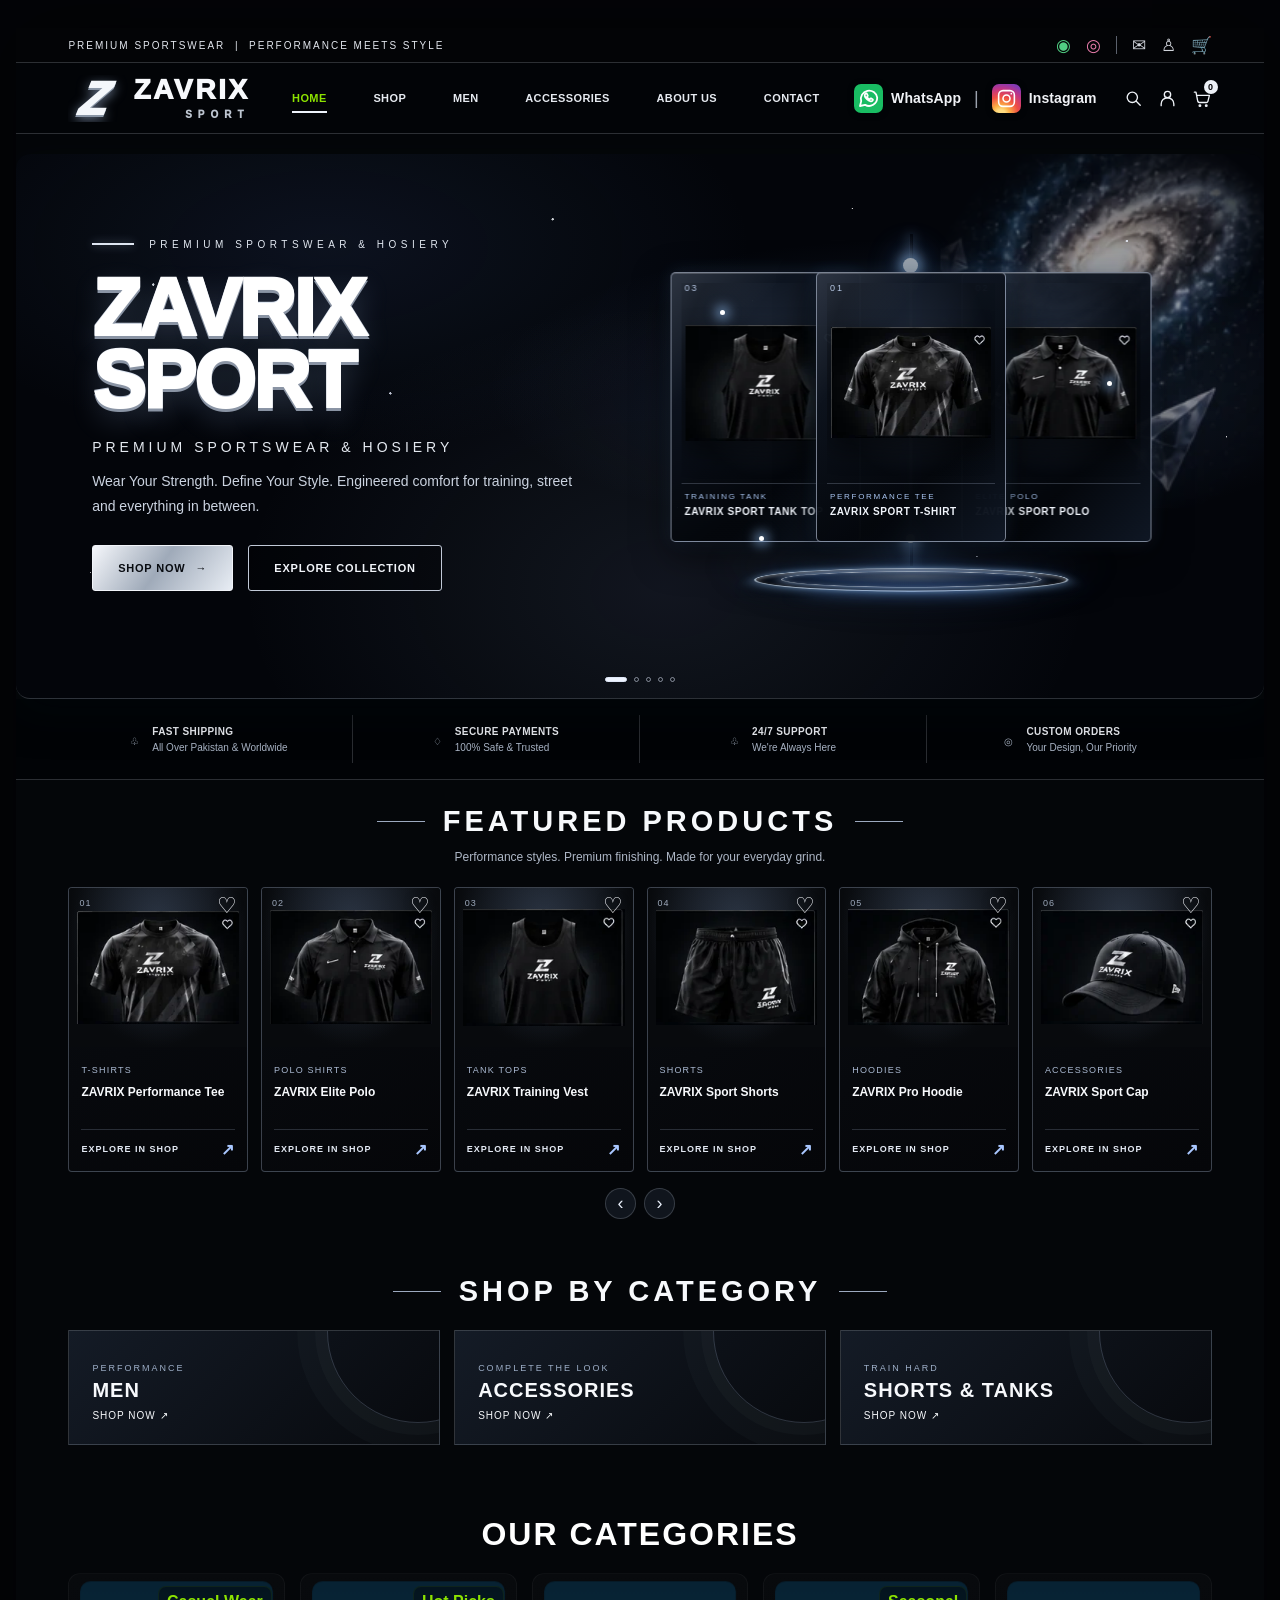
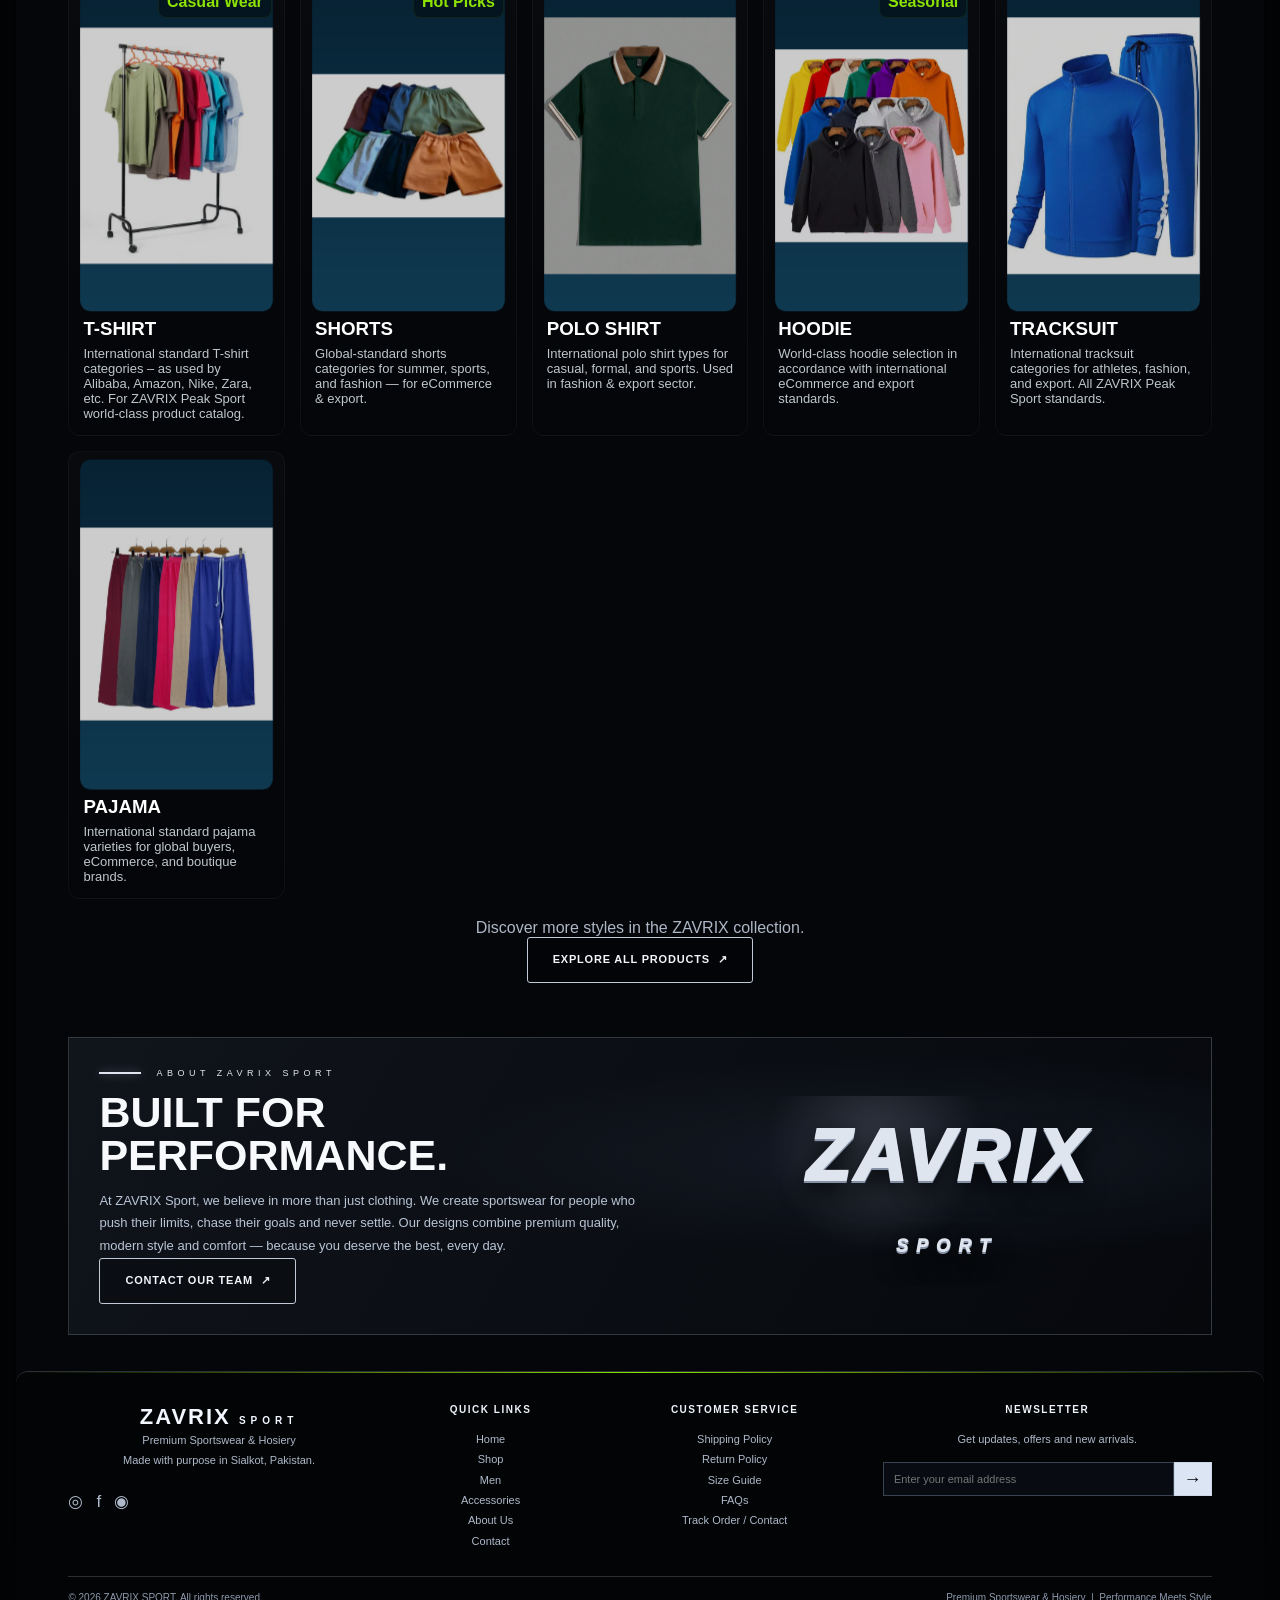
==== index.html @ 46cdbdc0 "Add files via upload" ====
<!doctype html>
<html lang="en">
<head>
<meta charset="utf-8">
<meta name="viewport" content="width=device-width, initial-scale=1">
<meta name="theme-color" content="#050609">
<meta name="description" content="ZAVRIX SPORT — premium sportswear, teamwear and custom apparel manufactured in Sialkot, Pakistan.">
<title>ZAVRIX SPORT — Premium Sportswear</title>
<link rel="stylesheet" href="assets/styles.css">
<style>
:root{--z-bg:#050609;--z-panel:#0a0d12;--z-line:rgba(222,230,242,.19);--z-silver:#dce2eb;--z-muted:#aeb7c6;--z-white:#f7f9fc;--z-blue:#9eb8e9;--z-max:1500px}
*{box-sizing:border-box}html{scroll-behavior:smooth;scroll-padding-top:106px}body{margin:0;background:#030407;color:var(--z-white);font-family:Arial,Helvetica,sans-serif}a{color:inherit}.site-shell{max-width:1500px;margin:auto;min-height:100vh;background:#040609;overflow:hidden;box-shadow:0 0 75px #0008}
.utility-bar{min-height:35px;padding:0 4.2%;display:flex;justify-content:space-between;align-items:center;gap:18px;border-bottom:1px solid var(--z-line);background:#030406;color:#e2e6ed;font-size:10px;letter-spacing:2px;text-transform:uppercase}.utility-social{display:flex;align-items:center;gap:15px;letter-spacing:0}.utility-social a{font-size:17px;text-decoration:none;opacity:.92}.utility-social a:hover{opacity:1}.utility-social .wa{color:#58e18e}.utility-social .ig{color:#ff88bb}.utility-divider{height:18px;width:1px;background:#5b616c}
.site-header{height:71px;display:flex;align-items:center;justify-content:space-between;gap:23px;padding:9px 4.2%;position:sticky;top:0;z-index:100;background:rgba(3,5,8,.94);backdrop-filter:blur(14px);border-bottom:1px solid var(--z-line)}.brand{display:flex;align-items:center;gap:12px;text-decoration:none;flex-shrink:0}.brand-symbol{width:53px;height:47px;display:grid;place-items:center;font-size:47px;line-height:1;font-weight:1000;font-style:italic;letter-spacing:-8px;padding-right:7px;color:#f4f7fb;text-shadow:0 2px #8995a5,0 4px 12px #6f7e96;transform:skew(-12deg)}.brand-name{font-size:clamp(20px,2.2vw,30px);line-height:.92;letter-spacing:2.5px;font-weight:950}.brand-name small{display:block;text-align:right;font-size:10px;letter-spacing:6px;margin-top:7px;color:#bdc5d0}.main-nav{display:flex;align-items:center;justify-content:center;gap:clamp(13px,2.4vw,34px);flex:1}.main-nav a{font-size:11px;text-decoration:none;text-transform:uppercase;letter-spacing:.4px;color:#e6eaf0;padding:14px 0;white-space:nowrap;position:relative}.main-nav a:after{content:"";position:absolute;left:0;right:100%;height:2px;background:#eef3fb;bottom:5px;transition:right .25s}.main-nav a:hover:after,.main-nav a.active:after{right:0}.header-tools{display:flex;align-items:center;gap:13px;flex-shrink:0}.tool-icon{width:21px;height:24px;padding:0;border:0;background:transparent;color:#eff3f8;text-decoration:none;display:grid;place-items:center;font-size:19px;cursor:pointer}.tool-icon svg{width:19px;height:19px;stroke:currentColor;fill:none;stroke-width:1.7;stroke-linecap:round;stroke-linejoin:round}.search-form{display:flex;align-items:center;gap:5px}.search-form input{width:0;opacity:0;padding:7px 0;border:0;border-bottom:1px solid #bfc8d7;color:white;background:transparent;outline:0;transition:width .25s,opacity .25s}.search-form:focus-within input,.search-form.open input{width:130px;opacity:1;padding:7px}.cart-link{position:relative}.cart-dot{position:absolute;right:-6px;top:-6px;width:14px;height:14px;border-radius:50%;background:#edf1f7;color:#050609;font-size:9px;font-weight:bold;display:grid;place-items:center}
/* Hero: galaxy moves subtly, the faceted crystal rotates, and each orbital ring has its own rotation. */
.hero{position:relative;isolation:isolate;min-height:545px;display:grid;grid-template-columns:minmax(0,.97fr) minmax(0,1.03fr);align-items:center;padding:43px 6.1% 65px;overflow:hidden;border-bottom:1px solid var(--z-line);background:radial-gradient(ellipse at 73% 43%,rgba(77,103,153,.22),transparent 34%),radial-gradient(ellipse at 25% 17%,rgba(56,86,137,.16),transparent 32%),radial-gradient(ellipse at 52% 80%,rgba(120,143,183,.12),transparent 46%),#03050a}
.hero:before{content:"";position:absolute;inset:0;z-index:-4;opacity:.82;background:radial-gradient(2px 2px at 11% 24%,#f4f8ff 50%,transparent 70%),radial-gradient(1px 1px at 21% 61%,#cbdcff 50%,transparent 70%),radial-gradient(2px 2px at 43% 12%,#f8fbff 50%,transparent 70%),radial-gradient(1px 1px at 59% 27%,#fff 50%,transparent 70%),radial-gradient(2px 2px at 89% 16%,#d8e6ff 50%,transparent 70%),radial-gradient(1px 1px at 77% 74%,#eef4ff 50%,transparent 70%),radial-gradient(2px 2px at 30% 44%,#e8eeff 50%,transparent 70%),radial-gradient(1px 1px at 6% 77%,#fff 50%,transparent 70%),radial-gradient(1px 1px at 53% 65%,#fff 50%,transparent 70%),radial-gradient(1px 1px at 67% 10%,#fff 50%,transparent 70%),radial-gradient(1px 1px at 97% 52%,#fff 50%,transparent 70%);background-size:100% 100%}
.hero:after{content:"";position:absolute;left:0;right:0;bottom:0;height:115px;z-index:-1;background-image:url("[data-uri]");background-position:center bottom;background-size:100% 100%;background-repeat:no-repeat;opacity:.98;mask-image:linear-gradient(to bottom,transparent 0%,black 30%)}
.galaxy-swirl{position:absolute;z-index:-2;right:-3%;top:-2%;width:29%;height:67%;background-image:url("[data-uri]");background-size:cover;background-position:center;mix-blend-mode:screen;opacity:.62;filter:saturate(.9);mask-image:radial-gradient(ellipse,black 28%,rgba(0,0,0,.65) 58%,transparent 78%);animation:galaxyDrift 18s ease-in-out infinite alternate}@keyframes galaxyDrift{from{transform:translate3d(0,0,0) rotate(-3deg) scale(1)}to{transform:translate3d(-15px,8px,0) rotate(4deg) scale(1.08)}}
.hero-copy{position:relative;z-index:5;max-width:600px}.kicker{display:flex;align-items:center;gap:15px;color:#e1e7f0;letter-spacing:4.5px;font-size:10px;text-transform:uppercase;margin:0 0 22px}.kicker:before{content:"";width:42px;height:2px;background:#dfe6f1;box-shadow:0 0 10px #cddEff73}.hero h1{font-size:clamp(48px,6.2vw,88px);line-height:.91;letter-spacing:-2.3px;margin:0;color:#f6f8fc;font-weight:1000;text-transform:uppercase;text-shadow:0 1px #fff,0 4px #8a94a4,0 12px 28px #afcdff33}.hero h1 span{display:block;background:linear-gradient(#fff 5%,#dbe1eb 48%,#8d96a4 96%);color:transparent;background-clip:text;-webkit-background-clip:text}.hero-subtitle{font-size:clamp(10px,1.2vw,14px);letter-spacing:4px;color:#e4e9f0;text-transform:uppercase;margin:23px 0 14px}.hero-copy p{font-size:14px;color:#cbd3e0;line-height:1.75;max-width:490px;margin:0 0 27px}.hero-actions{display:flex;gap:15px;flex-wrap:wrap}.btn{min-height:46px;padding:0 25px;display:inline-flex;align-items:center;justify-content:center;gap:10px;text-decoration:none;text-transform:uppercase;font-size:11px;font-weight:850;letter-spacing:.8px;border-radius:3px;transition:transform .2s,box-shadow .2s,background .2s}.btn:hover{transform:translateY(-3px);box-shadow:0 8px 25px #b6cbf024}.btn-primary{color:#080b10;background:linear-gradient(125deg,#f5f7fb,#9faab9 48%,#e8edf4);border:1px solid #f1f4f9}.btn-outline{color:#f2f5fa;background:#00000042;border:1px solid #c1c9d7}
.hero-scene{position:relative;z-index:2;min-height:400px;display:grid;place-items:center;perspective:1100px}.orb-stage{position:relative;width:min(43vw,450px);aspect-ratio:1;display:grid;place-items:center;transform-style:preserve-3d;animation:stageFloat 6s ease-in-out infinite}@keyframes stageFloat{0%,100%{translate:0 0}50%{translate:0 -9px}}.orb-halo{position:absolute;inset:10%;border-radius:50%;background:radial-gradient(circle,#8cb0e929,#2d4e8414 45%,transparent 70%);filter:blur(20px);animation:haloPulse 4s ease-in-out infinite alternate}@keyframes haloPulse{from{opacity:.45;transform:scale(.91)}to{opacity:1;transform:scale(1.08)}}
.orbit{position:absolute;left:50%;top:50%;width:112%;height:37%;border-radius:50%;border:2px solid rgba(230,240,255,.82);pointer-events:none;transform-style:preserve-3d;background:linear-gradient(180deg,rgba(255,255,255,.13),rgba(150,190,255,.02) 42%,rgba(255,255,255,.10));box-shadow:0 0 4px #ffffff99,0 0 15px #7ba9ff70,inset 0 0 8px #dcecff40;will-change:transform;}.orbit:before{content:"";position:absolute;inset:-2px;border-radius:50%;border:1px solid rgba(242,247,255,.78);box-shadow:inset 0 0 8px #dcecff52,0 0 9px #c2daff73;mask-image:linear-gradient(90deg,transparent 0%,black 14%,white 43%,transparent 53%,black 70%,transparent 100%)}.orbit:after{content:"";position:absolute;width:9px;height:9px;border-radius:50%;background:#fff;box-shadow:0 0 8px 3px #c4dbff,0 0 18px 7px #71a2ff6b;top:14%;left:19%}.orbit-one{transform:translate(-50%,-50%) rotateX(68deg) rotateZ(-24deg);animation:orbitSpinOne 7s linear infinite}.orbit-two{width:105%;height:43%;transform:translate(-50%,-50%) rotateX(66deg) rotateZ(46deg);animation:orbitSpinTwo 9s linear infinite}.orbit-three{width:118%;height:30%;border-color:#cde2ff73;transform:translate(-50%,-50%) rotateY(62deg) rotateZ(16deg);animation:orbitSpinThree 12s linear infinite}.orbit-three:after{top:auto;left:auto;right:9%;bottom:18%;width:6px;height:6px}.orbit-four{width:125%;height:25%;border-width:1px;border-color:rgba(217,231,255,.58);transform:translate(-50%,-50%) rotateX(74deg) rotateZ(-58deg);animation:orbitSpinFour 16s linear infinite;opacity:.72}.orbit-four:after{top:9%;left:70%;width:6px;height:6px}@keyframes orbitSpinFour{from{transform:translate(-50%,-50%) rotateX(74deg) rotateZ(-58deg)}to{transform:translate(-50%,-50%) rotateX(74deg) rotateZ(302deg)}}@keyframes orbitSpinOne{from{transform:translate(-50%,-50%) rotateX(68deg) rotateZ(-24deg)}to{transform:translate(-50%,-50%) rotateX(68deg) rotateZ(336deg)}}@keyframes orbitSpinTwo{from{transform:translate(-50%,-50%) rotateX(66deg) rotateZ(46deg)}to{transform:translate(-50%,-50%) rotateX(66deg) rotateZ(-314deg)}}@keyframes orbitSpinThree{from{transform:translate(-50%,-50%) rotateY(62deg) rotateZ(16deg)}to{transform:translate(-50%,-50%) rotateY(422deg) rotateZ(16deg)}}
.crystal-core{position:relative;width:68%;aspect-ratio:1;border-radius:50%;overflow:hidden;display:grid;place-items:center;isolation:isolate;background:radial-gradient(ellipse at 32% 23%,#ffffff 0%,#c1d5f677 3%,transparent 17%),radial-gradient(ellipse at 65% 70%,#415c8e8c,transparent 36%),radial-gradient(circle at 37% 32%,#4a5362 0%,#161c28 35%,#05070d 68%,#000 100%);border:1px solid #eaf3ffdb;box-shadow:inset -27px -24px 45px #010206,inset 14px 10px 28px #ffffff52,0 0 28px #a4c8ff73,0 0 82px #3d66b54d;transform-style:preserve-3d;animation:crystalRotate 18s linear infinite}@keyframes crystalRotate{0%{transform:rotateZ(-4deg) rotateY(-10deg)}50%{transform:rotateZ(176deg) rotateY(12deg)}100%{transform:rotateZ(356deg) rotateY(-10deg)}}.crystal-core:before{content:"";position:absolute;inset:-15%;border-radius:50%;z-index:-1;opacity:.8;background:repeating-conic-gradient(from 7deg,#ebf4ffb3 0deg 1deg,transparent 1deg 17deg),repeating-conic-gradient(from 15deg,#4a63915c 0deg 4deg,transparent 4deg 31deg);mask-image:radial-gradient(circle,transparent 0%,black 28%,black 69%,transparent 72%);animation:facetDrift 14s linear infinite}@keyframes facetDrift{from{transform:rotate(0deg) scale(1.07)}to{transform:rotate(-360deg) scale(1.07)}}.crystal-core:after{content:"";position:absolute;inset:0;border-radius:50%;background:linear-gradient(115deg,transparent 24%,#ffffff2e 29%,transparent 35%,transparent 64%,#5f8edd1a 67%,transparent 73%);mix-blend-mode:screen;animation:crystalGlint 5s ease-in-out infinite alternate}@keyframes crystalGlint{from{transform:translateX(-17%) rotate(-8deg);opacity:.4}to{transform:translateX(17%) rotate(8deg);opacity:1}}.crystal-mesh{position:absolute;inset:0;border-radius:50%;overflow:hidden;z-index:1;pointer-events:none;transform:translateZ(1px)}.crystal-facets-svg{position:absolute;inset:-1%;width:102%;height:102%;display:block;opacity:.98;mix-blend-mode:screen;filter:drop-shadow(0 0 4px rgba(170,205,255,.08));animation:crystalFacetTurn 22s linear infinite}@keyframes crystalFacetTurn{from{transform:rotate(0deg) scale(1.01)}to{transform:rotate(360deg) scale(1.01)}}.crystal-logo{z-index:4;filter:drop-shadow(0 0 8px rgba(172,205,255,.18))}.crystal-logo{position:relative;text-align:center;z-index:3;text-shadow:0 2px 1px #fff,0 4px 1px #6d7788,0 9px 18px #000;transform:rotate(-5deg)}.crystal-logo .z-mark{display:block;font-size:clamp(55px,7vw,91px);line-height:.82;font-style:italic;font-weight:1000;letter-spacing:-7px;padding-right:7px;color:#e8edf6}.crystal-logo strong{display:block;font-size:clamp(17px,2.2vw,27px);letter-spacing:2px;margin-top:9px}.crystal-logo small{display:block;font-size:9px;letter-spacing:6px;color:#d7deeb;margin-top:5px}.shard{position:absolute;width:0;height:0;border-left:11px solid transparent;border-right:11px solid transparent;border-bottom:23px solid #dbe7fb;filter:drop-shadow(0 0 8px #b9daff8c);opacity:.9;animation:shardFloat 5s ease-in-out infinite}.shard-a{top:12%;left:8%;transform:rotate(17deg) scale(.8)}.shard-b{top:18%;right:6%;animation-delay:-1.8s}.shard-c{bottom:12%;left:13%;transform:rotate(180deg) scale(.7);animation-delay:-2.5s}.shard-d{bottom:7%;right:13%;transform:rotate(37deg) scale(.9);animation-delay:-.7s}@keyframes shardFloat{0%,100%{translate:0 0;rotate:0deg}50%{translate:0 -15px;rotate:22deg}}.hero-dots{position:absolute;bottom:16px;left:50%;transform:translateX(-50%);display:flex;gap:7px;z-index:4}.hero-dots span{width:5px;height:5px;border:1px solid #dfe7f7;border-radius:50%;opacity:.55}.hero-dots span:first-child{width:22px;border-radius:8px;background:#eef4ff;opacity:1}
.benefit-strip{display:grid;grid-template-columns:repeat(4,1fr);padding:16px 4%;background:#020407f7;border-bottom:1px solid var(--z-line)}.benefit{display:flex;align-items:center;justify-content:center;gap:13px;padding:0 14px;border-right:1px solid var(--z-line);min-height:48px}.benefit:last-child{border:0}.benefit-icon{font-size:29px;color:#eaf1fd;line-height:1}.benefit strong{display:block;font-size:10px;text-transform:uppercase;letter-spacing:.4px;color:#f2f5fa}.benefit span{display:block;font-size:10px;margin-top:5px;color:#aab5c6}
.section{padding:25px 4.2% 31px}.section-heading{display:flex;align-items:center;justify-content:center;gap:18px;margin:0 0 22px;text-align:center}.section-heading:before,.section-heading:after{content:"";width:48px;height:1px;background:#9ca9bf}.section-heading h2{margin:0;font-size:clamp(21px,2.4vw,29px);letter-spacing:4px;text-transform:uppercase;font-weight:600}.section-subtitle{text-align:center;font-size:12px;color:var(--z-muted);margin:-10px 0 23px}.featured-grid{display:grid;grid-template-columns:repeat(6,minmax(0,1fr));gap:13px}.product-card{min-width:0;border:1px solid #becfe94a;background:linear-gradient(145deg,#090c11,#050609);border-radius:4px;overflow:hidden;transition:transform .25s,border-color .25s,box-shadow .25s}.product-card:hover{transform:translateY(-5px);border-color:#cfe1ffb3;box-shadow:0 14px 35px #26488524}.product-image{height:auto;aspect-ratio:1.12/1;display:block;position:relative;overflow:hidden;background:radial-gradient(ellipse at 50% 20%,#242c38,#080a0d 70%)}.product-image img{display:block;width:100%;height:100%;object-fit:contain;object-position:center;padding:8px;background:radial-gradient(ellipse at 50% 35%,rgba(67,82,107,.24),transparent 72%);transition:transform .45s}.product-card:hover .product-image img{transform:scale(1.025)}.product-index{position:absolute;left:10px;top:10px;font-size:9px;letter-spacing:1px;color:#9ca8ba}.product-heart{position:absolute;right:10px;top:7px;color:#f7f9ff;font-size:22px;line-height:1;text-shadow:0 2px 8px #000}.image-view{position:absolute;left:0;right:0;bottom:0;transform:translateY(100%);text-align:center;padding:9px 4px;color:#fff;background:#05080dbd;font-size:8px;letter-spacing:1.2px;transition:transform .2s}.product-card:hover .image-view{transform:translateY(0)}.product-copy{padding:12px}.product-category{color:#aab9d1;font-size:9px;letter-spacing:1.2px;text-transform:uppercase}.product-card h3{font-size:12px;font-weight:600;margin:7px 0 13px;line-height:1.35;min-height:32px}.product-link{border-top:1px solid #c1d3f02e;padding-top:10px;display:flex;align-items:center;justify-content:space-between;text-decoration:none;color:#e4eaf4;font-size:9px;letter-spacing:1px;font-weight:bold}.product-link span{font-size:16px;color:#a9c7ff;transition:transform .2s}.product-link:hover span{transform:translate(3px,-2px)}.carousel-controls{display:flex;justify-content:center;gap:8px;margin-top:16px}.carousel-control{width:31px;height:31px;border:1px solid var(--z-line);border-radius:50%;background:#10151d;color:#eaf0fb;cursor:pointer;font-size:18px}.carousel-control:hover{background:#dce5f3;color:#05080e}
.category-promo-grid{display:grid;grid-template-columns:repeat(3,1fr);gap:14px;margin-top:20px}.category-promo{position:relative;min-height:115px;padding:23px;display:flex;flex-direction:column;justify-content:flex-end;border:1px solid var(--z-line);background:linear-gradient(135deg,#141b26,#07090d);text-decoration:none;overflow:hidden}.category-promo:before{content:"";position:absolute;width:180px;height:180px;right:-70px;top:-90px;border-radius:50%;border:1px solid #c9dcfc33;box-shadow:0 0 0 12px #c9dcfc06,0 0 0 30px #c9dcfc05}.category-promo span{font-size:9px;letter-spacing:2px;color:#9eafc8;text-transform:uppercase}.category-promo strong{font-size:20px;letter-spacing:1px;margin-top:6px}.category-promo em{font-size:10px;letter-spacing:1px;margin-top:8px;font-style:normal}.about-panel{display:grid;grid-template-columns:1fr .8fr;gap:30px;align-items:center;margin:14px 4.2% 36px;padding:30px;border:1px solid var(--z-line);background:radial-gradient(ellipse at 75% 40%,#3d527833,transparent 40%),linear-gradient(120deg,#10141b,#06080c)}.about-panel .kicker{font-size:9px;margin-bottom:13px}.about-panel h2{font-size:clamp(28px,4vw,43px);text-transform:uppercase;line-height:1;margin:0 0 13px}.about-panel p{color:#b9c4d5;font-size:13px;line-height:1.75;max-width:560px}.about-mark{min-height:180px;display:grid;place-items:center;font-size:clamp(40px,6vw,72px);font-style:italic;font-weight:1000;letter-spacing:4px;color:#dfe5ef;text-shadow:0 2px 0 #8491a5,0 10px 25px #000;background:radial-gradient(circle at 35% 25%,#dfebff29,transparent 33%)}
#products{padding:30px 4.2%}#products>h2{font-size:clamp(23px,3vw,32px);text-transform:uppercase;letter-spacing:2px;text-align:center}.grid{display:grid;grid-template-columns:repeat(auto-fit,minmax(180px,1fr));gap:15px}.grid img{max-width:100%;height:auto}.page:not(.active){display:none!important}.product-detail{display:grid;grid-template-columns:1fr 1fr;gap:28px}.product-detail img{max-width:100%}.shop-heading p{color:var(--z-muted)}
footer{padding:32px 4.2% 20px;border-top:1px solid var(--z-line);background:#030406}.footer-columns{display:grid;grid-template-columns:1.1fr .7fr .9fr 1.2fr;gap:25px}.footer-columns h3{font-size:10px;letter-spacing:1.5px;text-transform:uppercase;margin:0 0 14px;color:#eef3fa}.footer-columns p,.footer-columns a{font-size:11px;line-height:1.85;color:#aeb9c9;text-decoration:none}.footer-columns a{display:block}.footer-columns a:hover{color:#fff}.footer-brand{font-size:22px;letter-spacing:2px;font-weight:900;color:#f3f7ff}.footer-bottom{margin-top:25px;padding-top:15px;border-top:1px solid var(--z-line);display:flex;justify-content:space-between;gap:16px;color:#8d99ac;font-size:10px;flex-wrap:wrap}.footer-socials{display:flex;gap:13px;margin-top:15px}.footer-socials a{display:inline!important;font-size:17px}.newsletter-form{display:flex;margin-top:13px}.newsletter-form input{flex:1;min-width:0;padding:10px;border:1px solid #394352;background:#080b11;color:#fff;outline:none;font-size:11px}.newsletter-form button{width:38px;border:1px solid #ccd7e8;background:#dce5f3;color:#05080e;font-size:18px;cursor:pointer}.social-link{display:inline-flex;align-items:center;gap:8px;color:#c8cbd1;text-decoration:none;font-size:13px}.social-link img{width:18px;height:18px;object-fit:contain;filter:grayscale(1) brightness(1.5)}
@media(max-width:1100px){.site-header{gap:14px}.brand-symbol{width:43px;font-size:39px}.main-nav{gap:14px}.main-nav a{font-size:10px}.header-tools{gap:8px}.hero{padding-left:4%;padding-right:4%}.featured-grid{grid-template-columns:repeat(3,minmax(0,1fr))}.product-card h3{min-height:0}.product-image{aspect-ratio:1.25/1}}
@media(max-width:700px){.utility-bar{min-height:29px;font-size:8px;letter-spacing:1.2px;padding:0 12px}.utility-social{gap:8px}.site-header{height:auto;min-height:64px;padding:9px 13px;gap:10px;flex-wrap:wrap}.brand-symbol{width:34px;height:36px;font-size:33px}.brand-name{font-size:18px;letter-spacing:1.5px}.brand-name small{font-size:8px;letter-spacing:4px;margin-top:5px}.main-nav{order:4;width:100%;flex-basis:100%;justify-content:flex-start;overflow-x:auto;padding:3px 0 0;gap:21px}.main-nav a{font-size:9px;padding:8px 0;white-space:nowrap}.main-nav a:after{bottom:1px}.header-tools{margin-left:auto;gap:9px}.tool-icon{font-size:16px;width:17px}.tool-icon svg{width:17px;height:17px}.search-form:focus-within input,.search-form.open input{width:82px}.hero{grid-template-columns:1fr;gap:8px;padding:33px 22px 57px;min-height:0}.hero h1{font-size:clamp(47px,14vw,70px);letter-spacing:-1.6px}.hero .kicker{font-size:8px;letter-spacing:3px;margin-bottom:18px}.hero-subtitle{font-size:10px;letter-spacing:2.4px;margin-top:18px}.hero-copy p{font-size:12px;line-height:1.65}.hero-actions{gap:9px}.btn{min-height:43px;padding:0 15px;font-size:9px}.hero-scene{min-height:300px;margin:0 auto;width:100%}.orb-stage{width:min(77vw,340px)}.orb-platform{width:74%;bottom:0}.galaxy-swirl{width:62%;height:49%;right:-14%;top:26%;opacity:.6}.benefit-strip{grid-template-columns:1fr 1fr;gap:16px 0;padding:15px 7px}.benefit{justify-content:flex-start;border-right:0;padding:0 9px;gap:9px}.benefit:nth-child(odd){border-right:1px solid var(--z-line)}.benefit-icon{font-size:23px}.benefit strong,.benefit span{font-size:8px}.section{padding:24px 13px}.section-heading{gap:10px;margin-bottom:19px}.section-heading:before,.section-heading:after{width:22px}.section-heading h2{font-size:18px;letter-spacing:2px}.featured-grid{grid-template-columns:repeat(2,minmax(0,1fr));gap:10px}.product-image{aspect-ratio:1.14/1}.product-copy{padding:10px}.product-card h3{font-size:11px;margin-bottom:10px}.product-category{font-size:8px}.product-link{font-size:8px}.category-promo-grid{grid-template-columns:1fr 1fr;gap:9px}.category-promo{min-height:100px;padding:14px}.category-promo strong{font-size:16px}.about-panel{grid-template-columns:1fr;margin:12px 13px 28px;padding:22px;gap:15px}.about-mark{min-height:110px}#products{padding:24px 13px}.grid{grid-template-columns:repeat(2,minmax(0,1fr));gap:10px}.product-detail{grid-template-columns:1fr}.footer-columns{grid-template-columns:1fr 1fr;gap:22px 17px}footer{padding-left:15px;padding-right:15px}}
@media(prefers-reduced-motion:reduce){*,*:before,*:after{animation-duration:.01ms!important;animation-iteration-count:1!important;scroll-behavior:auto!important;transition-duration:.01ms!important}}

/* Floating ZAVRIX display platform beneath the crystal globe */
.orb-platform{
  position:absolute;z-index:1;left:50%;bottom:-1.5%;width:70%;height:13%;
  transform:translateX(-50%) perspective(420px) rotateX(58deg);
  border-radius:50%;
  border:2px solid rgba(218,235,255,.8);
  background:radial-gradient(ellipse at 50% 35%,rgba(218,236,255,.30),rgba(30,54,91,.52) 38%,rgba(2,5,11,.96) 72%);
  box-shadow:0 0 12px rgba(168,208,255,.62),0 0 34px rgba(79,137,220,.35),inset 0 3px 9px rgba(255,255,255,.35),0 20px 24px rgba(0,0,0,.6);
  animation:platformGlow 4.5s ease-in-out infinite alternate;
}
.orb-platform:before{
  content:"";position:absolute;inset:13% 7%;border-radius:50%;
  border:2px solid rgba(240,247,255,.75);
  box-shadow:0 0 12px rgba(187,219,255,.8),inset 0 0 10px rgba(165,205,255,.35);
}
.orb-platform:after{
  content:"";position:absolute;left:14%;right:14%;bottom:-14%;height:32%;
  border-radius:50%;background:rgba(91,147,225,.23);filter:blur(13px);
}
@keyframes platformGlow{
  from{filter:brightness(.86);box-shadow:0 0 8px rgba(168,208,255,.45),0 0 24px rgba(79,137,220,.22),inset 0 3px 9px rgba(255,255,255,.25),0 20px 24px rgba(0,0,0,.6)}
  to{filter:brightness(1.2);box-shadow:0 0 16px rgba(168,208,255,.8),0 0 42px rgba(79,137,220,.44),inset 0 3px 12px rgba(255,255,255,.5),0 20px 26px rgba(0,0,0,.62)}
}
.orb-stage{overflow:visible}
.crystal-core{will-change:transform}
.crystal-facets-svg{will-change:transform}
.orbit-one,.orbit-two,.orbit-three,.orbit-four{will-change:transform}


/* Rotating ZAVRIX products replace the old crystal ball. Three garments orbit the same 3D vertical axis. */
.product-axis-scene{position:relative;z-index:2;min-height:420px;display:grid;place-items:center;perspective:1250px;overflow:visible}
.product-axis-stage{position:relative;width:min(47vw,490px);height:420px;display:grid;place-items:center;transform-style:preserve-3d;isolation:isolate}
.product-axis-stage:before{content:"";position:absolute;z-index:-2;left:10%;right:10%;bottom:2%;height:24%;border-radius:50%;background:radial-gradient(ellipse,rgba(92,145,226,.22),rgba(35,64,112,.10) 45%,transparent 72%);filter:blur(13px)}
.axis-light{position:absolute;z-index:-1;left:50%;top:7%;width:3px;height:79%;transform:translateX(-50%);background:linear-gradient(180deg,transparent,rgba(214,232,255,.45) 18%,rgba(255,255,255,.9) 50%,rgba(111,166,255,.45) 82%,transparent);box-shadow:0 0 12px rgba(160,202,255,.8),0 0 32px rgba(100,157,244,.35);opacity:.68}
.axis-light:before,.axis-light:after{content:"";position:absolute;left:50%;width:15px;height:15px;transform:translateX(-50%);border-radius:50%;background:#e8f3ff;box-shadow:0 0 12px 5px rgba(157,204,255,.72),0 0 30px 12px rgba(81,145,238,.28)}
.axis-light:before{top:7%}.axis-light:after{bottom:7%;width:9px;height:9px}
.axis-base{position:absolute;z-index:0;bottom:5%;left:50%;width:64%;height:12%;transform:translateX(-50%) perspective(350px) rotateX(62deg);border-radius:50%;border:2px solid rgba(216,235,255,.78);background:radial-gradient(ellipse at 50% 36%,rgba(212,231,255,.28),rgba(35,62,106,.54) 42%,rgba(2,5,11,.98) 75%);box-shadow:0 0 15px rgba(153,201,255,.6),0 0 36px rgba(73,132,220,.28),inset 0 3px 9px rgba(255,255,255,.42),0 18px 28px rgba(0,0,0,.68)}
.axis-base:before{content:"";position:absolute;inset:13% 8%;border-radius:50%;border:1px solid rgba(235,245,255,.76);box-shadow:0 0 13px rgba(172,210,255,.7),inset 0 0 8px rgba(164,202,255,.4)}
.axis-base:after{content:"";position:absolute;left:17%;right:17%;bottom:-27%;height:35%;border-radius:50%;background:rgba(97,155,245,.26);filter:blur(11px)}
.product-axis-track{position:absolute;inset:0;transform-style:preserve-3d;animation:productsAxisRotate 18s linear infinite;will-change:transform;z-index:2}
@keyframes productsAxisRotate{from{transform:rotateY(0deg)}to{transform:rotateY(360deg)}}
.axis-product{position:absolute;left:50%;top:48%;width:190px;height:270px;margin:-135px 0 0 -95px;transform-style:preserve-3d;transform:rotateY(var(--product-angle)) translateZ(168px)}
.axis-product-face{width:100%;height:100%;transform-style:preserve-3d;transform:rotateY(var(--product-face));animation:productFaceFront 18s linear infinite;backface-visibility:visible;}
@keyframes productFaceFront{from{transform:rotateY(var(--product-face))}to{transform:rotateY(calc(var(--product-face) - 360deg))}}
.axis-product-card{position:relative;width:100%;height:100%;padding:10px 10px 12px;border:1px solid rgba(218,232,255,.54);border-radius:5px;background:linear-gradient(145deg,rgba(20,29,44,.96),rgba(4,7,12,.97) 72%);box-shadow:0 12px 36px rgba(0,0,0,.56),inset 0 1px rgba(255,255,255,.18),0 0 18px rgba(106,159,239,.16);display:flex;flex-direction:column;overflow:hidden;backface-visibility:hidden}
.axis-product-card:before{content:"";position:absolute;inset:0;pointer-events:none;background:linear-gradient(130deg,rgba(255,255,255,.11),transparent 28%,transparent 68%,rgba(116,169,255,.1));}
.axis-product-number{position:absolute;z-index:2;left:13px;top:10px;color:#b8c9e5;font-size:9px;letter-spacing:2px}
.axis-product-image{height:205px;display:grid;place-items:center;overflow:hidden;position:relative;background:radial-gradient(ellipse at 50% 40%,rgba(118,143,184,.20),rgba(4,7,12,.20) 68%,transparent)}
.axis-product-image img{display:block;width:100%;height:100%;object-fit:contain;object-position:center;padding:4px;filter:drop-shadow(0 10px 13px rgba(0,0,0,.45));}
.axis-product-caption{position:relative;z-index:1;margin-top:auto;padding:8px 3px 0;border-top:1px solid rgba(209,226,252,.2);display:flex;flex-direction:column;gap:5px;min-height:46px}
.axis-product-caption span{font-size:8px;color:#a9c5f1;letter-spacing:1.7px}
.axis-product-caption strong{font-size:10px;letter-spacing:.6px;color:#f0f4fb}
.axis-spark{position:absolute;z-index:3;width:5px;height:5px;border-radius:50%;background:#fff;box-shadow:0 0 12px 4px rgba(154,201,255,.68);animation:axisSparkFloat 3.4s ease-in-out infinite}
.axis-spark-a{left:11%;top:25%}.axis-spark-b{right:9%;top:42%;animation-delay:-1.1s}.axis-spark-c{left:19%;bottom:20%;animation-delay:-2s}
@keyframes axisSparkFloat{0%,100%{transform:translate3d(0,0,0) scale(.7);opacity:.45}50%{transform:translate3d(0,-15px,0) scale(1.35);opacity:1}}
.product-axis-track:hover{animation-play-state:paused}
@media(max-width:1100px){.product-axis-stage{width:min(50vw,430px);height:390px}.axis-product{width:168px;height:250px;margin:-125px 0 0 -84px;transform:rotateY(var(--product-angle)) translateZ(145px)}.axis-product-image{height:185px}}
@media(max-width:700px){.product-axis-scene{min-height:330px;width:100%;margin:0 auto}.product-axis-stage{width:min(90vw,380px);height:325px}.axis-product{width:145px;height:220px;margin:-110px 0 0 -72px;transform:rotateY(var(--product-angle)) translateZ(119px)}.axis-product-image{height:157px}.axis-product-card{padding:8px}.axis-product-caption strong{font-size:9px}.axis-base{bottom:1%;width:65%}.axis-light{height:78%;top:4%}}
@media(prefers-reduced-motion:reduce){.product-axis-track,.axis-product-face,.axis-spark{animation:none!important}}


.social-tools{display:flex;align-items:center;gap:12px;flex-shrink:0;margin:0 4px}
.social-icon{width:26px;height:28px;display:grid;place-items:center;text-decoration:none;color:#f4f7fc;transition:transform .2s,filter .2s}
.social-icon:hover{transform:translateY(-2px);filter:drop-shadow(0 0 7px rgba(190,220,255,.75))}
.social-icon svg{width:22px;height:22px;stroke:currentColor;fill:none;stroke-width:1.7;stroke-linecap:round;stroke-linejoin:round}
.whatsapp-icon{color:#48df85}
.instagram-icon{color:#f4f5fa}
.instagram-icon .instagram-dot{fill:currentColor;stroke:none}
@media(max-width:700px){.social-tools{gap:7px;margin:0 1px}.social-icon{width:21px;height:24px}.social-icon svg{width:19px;height:19px}}


/* Header social links styled like the supplied WhatsApp | Instagram reference */
.social-tools{
  display:flex;align-items:center;gap:12px;flex-shrink:0;margin:0 8px;
  white-space:nowrap;
}
.social-label{
  display:inline-flex;align-items:center;gap:8px;text-decoration:none;
  color:#f0f2f6;font-size:14px;font-weight:600;letter-spacing:.1px;
  transition:opacity .2s,transform .2s;
}
.social-label:hover{opacity:.84;transform:translateY(-1px)}
.social-badge{
  width:29px;height:29px;display:grid;place-items:center;border-radius:6px;
  flex:0 0 29px;box-shadow:0 1px 6px rgba(0,0,0,.45);
}
.social-badge svg{
  display:block;width:23px;height:23px;fill:none;stroke:#fff;stroke-width:1.8;
  stroke-linecap:round;stroke-linejoin:round;
}
.whatsapp-badge{background:#19bd63;border-radius:7px}
.whatsapp-badge svg{width:24px;height:24px}
.instagram-badge{background:radial-gradient(circle at 30% 105%,#ffdc80 0 13%,#fcaf45 25%,#f04e43 48%,#c13584 70%,#833ab4 88%);border-radius:7px}
.instagram-badge svg{width:21px;height:21px}
.instagram-badge .instagram-dot{fill:#fff;stroke:none}
.social-separator{color:#9ba2ad;font-size:18px;margin:0 1px}
@media(max-width:900px){
  .social-tools{gap:7px;margin:0 2px}
  .social-label{font-size:12px;gap:5px}
  .social-badge{width:25px;height:25px;flex-basis:25px}
  .social-badge svg{width:20px;height:20px}
}
@media(max-width:700px){
  .social-tools{gap:6px}
  .social-label{font-size:10px}
  .social-badge{width:22px;height:22px;flex-basis:22px}
  .social-badge svg{width:18px;height:18px}
  .social-separator{font-size:15px}
}
@media(max-width:390px){
  .social-label{font-size:9px;gap:3px}
  .social-tools{gap:4px}
}

</style>
</head>
<body>
<div class="site-shell">
  <div class="utility-bar"><span>Premium Sportswear&nbsp; | &nbsp;Performance Meets Style</span><div class="utility-social"><a class="wa" href="https://wa.me/923291430316" target="_blank" rel="noopener noreferrer" aria-label="WhatsApp">◉</a><a class="ig" href="https://www.instagram.com/zavrix_sport?igsh=dnlrMW15andnZHEx" target="_blank" rel="noopener noreferrer" aria-label="Instagram">◎</a><span class="utility-divider"></span><a href="mailto:zavrixsport@gmail.com" aria-label="Email">✉</a><a href="categories.html" aria-label="Account">♙</a><a href="categories.html" aria-label="Shopping cart">🛒</a></div></div>
  <header class="site-header">
    <a class="brand" href="index.html" aria-label="ZAVRIX SPORT Home"><span class="brand-symbol">Z</span><span class="brand-name">ZAVRIX<small>SPORT</small></span></a>
    <nav class="main-nav" aria-label="Main navigation"><a class="active" href="index.html">Home</a><a href="categories.html">Shop</a><a href="categories.html">Men</a><a href="categories.html">Accessories</a><a href="#about">About Us</a><a href="#contact">Contact</a></nav>
    <div class="header-tools">
      <div class="social-tools" aria-label="Social media">
        <a class="social-label whatsapp-label" href="https://wa.me/923291430316" target="_blank" rel="noopener noreferrer" aria-label="WhatsApp" title="WhatsApp">
          <span class="social-badge whatsapp-badge" aria-hidden="true">
            <svg viewBox="0 0 24 24"><path d="M20.2 11.7a8.2 8.2 0 0 1-12.1 7.2L3 20l1.2-4.9a8.2 8.2 0 1 1 16-3.4Z"/><path d="M8.3 7.8c.2-.4.5-.4.8-.4h.5c.2 0 .3.1.4.4l.7 1.7c.1.2 0 .4-.1.6l-.5.6c-.2.2-.2.3 0 .6.5.8 1.2 1.5 2 2 .3.2.4.2.6 0l.7-.8c.2-.2.4-.2.6-.1l1.6.8c.2.1.3.2.3.4 0 .3-.2 1-.6 1.3-.4.4-1 .6-1.5.5-1-.1-2.4-.8-3.7-2-1.2-1-2.1-2.5-2.3-3.4-.2-.8.1-1.6.5-2.2Z"/></svg>
          </span>
          <span>WhatsApp</span>
        </a>
        <span class="social-separator" aria-hidden="true">|</span>
        <a class="social-label instagram-label" href="https://www.instagram.com/zavrix_sport?igsh=dnlrMW15andnZHEx" target="_blank" rel="noopener noreferrer" aria-label="Instagram" title="Instagram">
          <span class="social-badge instagram-badge" aria-hidden="true">
            <svg viewBox="0 0 24 24"><rect x="3" y="3" width="18" height="18" rx="5"/><circle cx="12" cy="12" r="4"/><circle cx="17.5" cy="6.5" r="1" class="instagram-dot"/></svg>
          </span>
          <span>Instagram</span>
        </a>
      </div>

      <form class="search-form" id="header-search-form" action="categories.html" method="get"><input id="site-search" name="q" type="search" placeholder="Search products" aria-label="Search products"><button class="tool-icon" type="button" id="search-toggle" aria-label="Open search"><svg viewBox="0 0 24 24"><circle cx="10.5" cy="10.5" r="6.5"></circle><path d="m15.5 15.5 5 5"></path></svg></button></form>
      <a class="tool-icon" href="categories.html" aria-label="Account"><svg viewBox="0 0 24 24"><circle cx="12" cy="7" r="4"></circle><path d="M4 21v-2a8 8 0 0 1 16 0v2"></path></svg></a>
      <a class="tool-icon cart-link" href="categories.html" aria-label="Shopping cart"><svg viewBox="0 0 24 24"><path d="M3 4h2l2.3 11.5a2 2 0 0 0 2 1.5h8.9a2 2 0 0 0 1.9-1.4L22 8H6"></path><circle cx="10" cy="21" r="1"></circle><circle cx="18" cy="21" r="1"></circle></svg><span class="cart-dot">0</span></a>
    </div>
  </header>

  <section class="hero" aria-label="ZAVRIX SPORT premium sportswear"><div class="galaxy-swirl" aria-hidden="true"></div>
    <div class="hero-copy"><div class="kicker">Premium Sportswear & Hosiery</div><h1><span>ZAVRIX</span><span>SPORT</span></h1><div class="hero-subtitle">Premium Sportswear & Hosiery</div><p>Wear Your Strength. Define Your Style. Engineered comfort for training, street and everything in between.</p><div class="hero-actions"><a class="btn btn-primary" href="categories.html">Shop Now <span>→</span></a><a class="btn btn-outline" href="categories.html">Explore Collection</a></div></div>
    <div class="hero-scene product-axis-scene" aria-label="Three ZAVRIX sportswear products rotating around a central 3D axis">
      <div class="product-axis-stage">
        <div class="axis-light" aria-hidden="true"></div>
        <div class="axis-base" aria-hidden="true"></div>
        <div class="product-axis-track">
          <div class="axis-product" style="--product-angle:0deg;--product-face:0deg">
        <div class="axis-product-face">
          <div class="axis-product-card">
            <span class="axis-product-number">01</span>
            <div class="axis-product-image"><img src="[data-uri]" alt="Performance T-shirt" loading="eager"></div>
            <div class="axis-product-caption"><span>PERFORMANCE TEE</span><strong>ZAVRIX SPORT T-SHIRT</strong></div>
          </div>
        </div>
      </div>
          <div class="axis-product" style="--product-angle:120deg;--product-face:-120deg">
        <div class="axis-product-face">
          <div class="axis-product-card">
            <span class="axis-product-number">02</span>
            <div class="axis-product-image"><img src="[data-uri]" alt="ZAVRIX polo shirt" loading="eager"></div>
            <div class="axis-product-caption"><span>ELITE POLO</span><strong>ZAVRIX SPORT POLO</strong></div>
          </div>
        </div>
      </div>
          <div class="axis-product" style="--product-angle:240deg;--product-face:-240deg">
        <div class="axis-product-face">
          <div class="axis-product-card">
            <span class="axis-product-number">03</span>
            <div class="axis-product-image"><img src="[data-uri]" alt="ZAVRIX training tank top" loading="eager"></div>
            <div class="axis-product-caption"><span>TRAINING TANK</span><strong>ZAVRIX SPORT TANK TOP</strong></div>
          </div>
        </div>
      </div>
        </div>
        <span class="axis-spark axis-spark-a" aria-hidden="true"></span>
        <span class="axis-spark axis-spark-b" aria-hidden="true"></span>
        <span class="axis-spark axis-spark-c" aria-hidden="true"></span>
      </div>
    </div>
    <div class="hero-dots" aria-hidden="true"><span></span><span></span><span></span><span></span><span></span></div>
  </section>

  <section class="benefit-strip" aria-label="Store benefits"><div class="benefit"><span class="benefit-icon">♧</span><div><strong>Fast Shipping</strong><span>All Over Pakistan & Worldwide</span></div></div><div class="benefit"><span class="benefit-icon">♢</span><div><strong>Secure Payments</strong><span>100% Safe & Trusted</span></div></div><div class="benefit"><span class="benefit-icon">♧</span><div><strong>24/7 Support</strong><span>We're Always Here</span></div></div><div class="benefit"><span class="benefit-icon">◎</span><div><strong>Custom Orders</strong><span>Your Design, Our Priority</span></div></div></section>

  <main id="main-content">
    <div id="home-page" class="page active">
      <section class="section featured-section" id="featured-products"><div class="section-heading"><h2>Featured Products</h2></div><p class="section-subtitle">Performance styles. Premium finishing. Made for your everyday grind.</p><div class="featured-grid" id="featuredGrid"><article class="product-card">
      <a href="categories.html" class="product-image" aria-label="Explore T-shirts">
        <img src="[data-uri]" alt="ZAVRIX Performance Tee" loading="lazy">
        <span class="product-index">01</span><span class="product-heart" aria-hidden="true">♡</span>
        <span class="image-view">VIEW COLLECTION&nbsp; ↗</span>
      </a>
      <div class="product-copy"><span class="product-category">T-SHIRTS</span><h3>ZAVRIX Performance Tee</h3><a class="product-link" href="categories.html">EXPLORE IN SHOP <span>↗</span></a></div>
    </article>
<article class="product-card">
      <a href="categories.html" class="product-image" aria-label="Explore polo shirts">
        <img src="[data-uri]" alt="ZAVRIX Elite Polo" loading="lazy">
        <span class="product-index">02</span><span class="product-heart" aria-hidden="true">♡</span>
        <span class="image-view">VIEW COLLECTION&nbsp; ↗</span>
      </a>
      <div class="product-copy"><span class="product-category">POLO SHIRTS</span><h3>ZAVRIX Elite Polo</h3><a class="product-link" href="categories.html">EXPLORE IN SHOP <span>↗</span></a></div>
    </article>
<article class="product-card">
      <a href="categories.html" class="product-image" aria-label="Explore tank tops">
        <img src="[data-uri]" alt="ZAVRIX Training Vest" loading="lazy">
        <span class="product-index">03</span><span class="product-heart" aria-hidden="true">♡</span>
        <span class="image-view">VIEW COLLECTION&nbsp; ↗</span>
      </a>
      <div class="product-copy"><span class="product-category">TANK TOPS</span><h3>ZAVRIX Training Vest</h3><a class="product-link" href="categories.html">EXPLORE IN SHOP <span>↗</span></a></div>
    </article>
<article class="product-card">
      <a href="categories.html" class="product-image" aria-label="Explore shorts">
        <img src="[data-uri]" alt="ZAVRIX Sport Shorts" loading="lazy">
        <span class="product-index">04</span><span class="product-heart" aria-hidden="true">♡</span>
        <span class="image-view">VIEW COLLECTION&nbsp; ↗</span>
      </a>
      <div class="product-copy"><span class="product-category">SHORTS</span><h3>ZAVRIX Sport Shorts</h3><a class="product-link" href="categories.html">EXPLORE IN SHOP <span>↗</span></a></div>
    </article>
<article class="product-card">
      <a href="categories.html" class="product-image" aria-label="Explore hoodies">
        <img src="[data-uri]" alt="ZAVRIX Pro Hoodie" loading="lazy">
        <span class="product-index">05</span><span class="product-heart" aria-hidden="true">♡</span>
        <span class="image-view">VIEW COLLECTION&nbsp; ↗</span>
      </a>
      <div class="product-copy"><span class="product-category">HOODIES</span><h3>ZAVRIX Pro Hoodie</h3><a class="product-link" href="categories.html">EXPLORE IN SHOP <span>↗</span></a></div>
    </article>
<article class="product-card">
      <a href="categories.html" class="product-image" aria-label="Explore accessories">
        <img src="[data-uri]" alt="ZAVRIX Sport Cap" loading="lazy">
        <span class="product-index">06</span><span class="product-heart" aria-hidden="true">♡</span>
        <span class="image-view">VIEW COLLECTION&nbsp; ↗</span>
      </a>
      <div class="product-copy"><span class="product-category">ACCESSORIES</span><h3>ZAVRIX Sport Cap</h3><a class="product-link" href="categories.html">EXPLORE IN SHOP <span>↗</span></a></div>
    </article></div><div class="carousel-controls" aria-label="Featured product controls"><button type="button" class="carousel-control" id="featured-prev" aria-label="Previous products">‹</button><button type="button" class="carousel-control" id="featured-next" aria-label="Next products">›</button></div></section>
      <section class="section"><div class="section-heading"><h2>Shop By Category</h2></div><div class="category-promo-grid"><a class="category-promo" href="categories.html"><span>Performance</span><strong>MEN</strong><em>SHOP NOW ↗</em></a><a class="category-promo" href="categories.html"><span>Complete the look</span><strong>ACCESSORIES</strong><em>SHOP NOW ↗</em></a><a class="category-promo" href="categories.html"><span>Train hard</span><strong>SHORTS & TANKS</strong><em>SHOP NOW ↗</em></a></div></section>
      <section id="products" aria-label="Shop categories"><h2 style="color:var(--white);margin:10px 0 20px;">Our Categories</h2><div class="grid" id="categoriesGrid"></div><div class="shop-heading" style="text-align:center;padding:20px 12px 10px;"><p>Discover more styles in the ZAVRIX collection.</p><a class="btn btn-outline" href="categories.html">Explore All Products&nbsp; ↗</a></div></section>
      <section class="about-panel" id="about"><div><div class="kicker">About ZAVRIX SPORT</div><h2>Built for<br>Performance.</h2><p>At ZAVRIX Sport, we believe in more than just clothing. We create sportswear for people who push their limits, chase their goals and never settle. Our designs combine premium quality, modern style and comfort — because you deserve the best, every day.</p><a class="btn btn-outline" href="#contact">Contact Our Team&nbsp; ↗</a></div><div class="about-mark">ZAVRIX<br><span style="font-size:.25em;letter-spacing:.45em;">SPORT</span></div></section>
    </div>
    <!-- Preserve app.js routing IDs for the existing category/product flow. -->
    <div id="category-page" class="page"><section id="category-content"><h2 id="category-title" style="color:var(--white);margin:18px 0 12px;">Category</h2><div class="grid" id="categoryProductsGrid"></div></section></div>
    <div id="product-page" class="page"><section id="product-content"><div class="product-detail"><div class="product-images"><div class="main-image"><img id="product-main-image" src="" alt="Product Image"></div><div class="thumbnail-images" id="product-thumbnails"></div></div><div class="product-info"><h2 id="product-title" style="color:var(--white);margin:0 0 8px;">Product Title</h2><p id="product-description" style="color:var(--muted);margin:0 0 16px;">Product description</p><div class="product-options"><div class="size-selector"><label style="color:var(--white);margin-bottom:8px;display:block;">Size:</label><div class="size-buttons" id="size-buttons"></div></div><div class="color-selector"><label style="color:var(--white);margin-bottom:8px;display:block;">Color:</label><div class="color-buttons" id="color-buttons"></div></div></div><div class="product-features"><h3 style="color:var(--white);margin:20px 0 12px;">Features:</h3><ul id="product-features-list"></ul></div><div class="product-actions"><button class="add-to-cart" style="background:var(--accent);color:#02110a;border:none;padding:12px 24px;border-radius:8px;font-weight:700;cursor:pointer;margin-right:12px;">Add to Cart</button><button class="buy-now" style="background:transparent;color:var(--white);border:2px solid var(--accent);padding:10px 24px;border-radius:8px;font-weight:700;cursor:pointer;">Buy Now</button></div></div></div></section></div>
  </main>

  <footer id="contact"><div class="footer-columns"><div><div class="footer-brand">ZAVRIX <span style="font-size:10px;letter-spacing:5px;">SPORT</span></div><p>Premium Sportswear & Hosiery<br>Made with purpose in Sialkot, Pakistan.</p><div class="footer-socials"><a href="https://www.instagram.com/zavrix_sport?igsh=dnlrMW15andnZHEx" target="_blank" rel="noopener noreferrer" aria-label="Instagram">◎</a><a href="https://www.facebook.com/share/18DNVYbYHb/" target="_blank" rel="noopener noreferrer" aria-label="Facebook">f</a><a href="https://wa.me/923291430316" target="_blank" rel="noopener noreferrer" aria-label="WhatsApp">◉</a></div></div><div><h3>Quick Links</h3><a href="index.html">Home</a><a href="categories.html">Shop</a><a href="categories.html">Men</a><a href="categories.html">Accessories</a><a href="#about">About Us</a><a href="#contact">Contact</a></div><div><h3>Customer Service</h3><a href="#contact">Shipping Policy</a><a href="#contact">Return Policy</a><a href="#contact">Size Guide</a><a href="#contact">FAQs</a><a href="https://wa.me/923291430316" target="_blank" rel="noopener noreferrer">Track Order / Contact</a></div><div><h3>Newsletter</h3><p>Get updates, offers and new arrivals.</p><form class="newsletter-form" id="newsletter-form"><input type="email" id="newsletter-email" placeholder="Enter your email address" aria-label="Email address" required><button type="submit" aria-label="Subscribe">→</button></form><p id="newsletter-message" aria-live="polite"></p></div></div><div class="footer-bottom"><span>© <span id="yr"></span> ZAVRIX SPORT. All rights reserved.</span><span>Premium Sportswear & Hosiery&nbsp; | &nbsp;Performance Meets Style</span></div></footer>
</div>
<div class="breadcrumbs" id="breadcrumbs" style="display:none;"><a href="index.html">Home</a><span class="separator"> / </span><span id="breadcrumb-current">Current Page</span></div>
<div id="galleryModal" class="modal" aria-hidden="true"><div class="modal-card" role="dialog" aria-modal="true" aria-labelledby="modalTitle"><div class="modal-head"><h4 id="modalTitle">Product</h4><button class="closebtn" id="closeModal" aria-label="Close gallery">✕</button></div><div class="modal-body"><div class="mslider" id="mslider"></div><div class="thumbs" id="thumbs"></div></div><div class="controls"><button id="prevBtn">Prev</button><button id="nextBtn">Next</button><button id="autoBtn">Auto ▶</button></div></div></div>
<script src="assets/app.js"></script>
<script>
(function(){
 const y=document.getElementById('yr'); if(y)y.textContent=new Date().getFullYear();
 const searchForm=document.getElementById('header-search-form'),searchToggle=document.getElementById('search-toggle'),searchInput=document.getElementById('site-search');
 if(searchForm&&searchToggle&&searchInput){searchToggle.addEventListener('click',()=>{searchForm.classList.toggle('open');if(searchForm.classList.contains('open'))searchInput.focus();else if(searchInput.value.trim())searchForm.submit()});searchForm.addEventListener('submit',e=>{if(!searchInput.value.trim()){e.preventDefault();searchForm.classList.add('open');searchInput.focus()}})}
 const grid=document.getElementById('featuredGrid');function scrollFeatured(dir){if(!grid)return;const c=grid.querySelector('.product-card');if(!c)return;if(window.matchMedia('(min-width:1101px)').matches){grid.scrollBy({left:dir*(c.getBoundingClientRect().width+13),behavior:'smooth'});return}grid.scrollBy({left:dir*(c.getBoundingClientRect().width+10),behavior:'smooth'})}
 const prev=document.getElementById('featured-prev'),next=document.getElementById('featured-next');if(prev)prev.addEventListener('click',()=>scrollFeatured(-1));if(next)next.addEventListener('click',()=>scrollFeatured(1));
 const newsletter=document.getElementById('newsletter-form');if(newsletter)newsletter.addEventListener('submit',function(e){e.preventDefault();const msg=document.getElementById('newsletter-message');if(msg)msg.textContent='Thanks for your interest — contact us on WhatsApp to join our updates.';newsletter.reset()});
})();
</script>
</body>
</html>
---- assets/styles.css ----
:root{
  --bg:#071621;
  --dark:#06131a;
  --card:#0f3950;
  --muted:#bfc7cc;
  --accent:#8ce300;
  --accent-2:#ff3c00;
  --white:#ffffff;
  --glass:rgba(255,255,255,0.04);
  --radius:14px;
  font-family:"Poppins","Helvetica Neue",Arial,sans-serif;
}

*{box-sizing:border-box;margin:0;padding:0}
html,body{height:100%}
body{
  background: linear-gradient(180deg, var(--bg) 0%, #0f2430 100%);
  background-attachment: fixed; /* stays visible while scrolling */
  background-repeat: no-repeat;
  background-size: cover;
  color:var(--muted);
  padding:28px 16px;
  display:flex;
  justify-content:center;
  -webkit-font-smoothing:antialiased;
  -moz-osx-font-smoothing:grayscale;
  overflow-x:hidden;
  transition:all 0.3s ease;
}

.wrap{width:100%;max-width:1100px; height:100%;}

/* Header with unique animation */
header{
  display:flex;
  justify-content:space-between;
  align-items:center;
  margin-bottom:20px;
  position:relative;
}

.brand{
  display:flex;
  gap:12px;
  align-items:center;
  position:relative;
  overflow:hidden;
}

.brand::before{
  content:"";
  position:absolute;
  width:100%;
  height:100%;
  background:linear-gradient(90deg, transparent, rgba(140,227,0,0.1), transparent);
  top:0;
  left:-100%;
  animation:brandShine 8s ease-in-out infinite;
  z-index:1;
}

@keyframes brandShine{
  0%, 100% { left: -100%; }
  50% { left: 100%; }
}

.brand img{
  width:64px;
  height:64px;
  border-radius:12px;
  box-shadow:0 8px 30px rgba(0,0,0,0.6);
  object-fit:cover;
  transform:scale(0) rotate(-180deg);
  animation:logoReveal 1s 0.5s cubic-bezier(0.34, 1.56, 0.64, 1) forwards;
  position:relative;
  z-index:2;
}

@keyframes logoReveal{
  0%{transform:scale(0) rotate(-180deg);}
  70%{transform:scale(1.2) rotate(10deg);}
  100%{transform:scale(1) rotate(0);}
}

.brand-text{
  position:relative;
  z-index:2;
  overflow:hidden;
}

.brand h1{
  color:var(--white);
  font-size:22px;
  letter-spacing:0.4px;
  position:relative;
  overflow:hidden;
  display:inline-block;
}

.brand h1 .brand-main{
  display:inline-block;
  transform:translateX(-20px);
  opacity:0;
  animation:slideInFromLeft 0.8s 0.8s ease-out forwards;
}

.brand h1 .brand-accent{
  display:inline-block;
  color:var(--accent);
  transform:translateX(20px);
  opacity:0;
  animation:slideInFromRight 0.8s 1s ease-out forwards;
}

@keyframes slideInFromLeft{ to{transform:translateX(0); opacity:1;} }
@keyframes slideInFromRight{ to{transform:translateX(0); opacity:1;} }

.brand p{
  color:var(--muted);
  font-size:13px;
  transform:translateY(20px);
  opacity:0;
  animation:textSlideUp 0.8s 1.2s ease-out forwards;
}

@keyframes textSlideUp{ to{transform:translateY(0); opacity:1;} }

nav{ position:relative; z-index:2; }
nav a{
  color:var(--muted);
  text-decoration:none;
  margin-left:16px;
  font-weight:600;
  transition:all .3s;
  position:relative;
  padding:4px 0;
  opacity:0;
  transform:translateY(-10px);
  animation:navFadeIn 0.6s 1.4s ease-out forwards;
}
@keyframes navFadeIn{ to{opacity:1; transform:translateY(0);} }
nav a:nth-child(2){animation-delay:1.5s;}
nav a:nth-child(3){animation-delay:1.6s;}
nav a::after{
  content:""; position:absolute; width:0; height:2px; bottom:0; left:0; background:var(--accent); transition:width .3s cubic-bezier(0.65,0,0.35,1);
}
nav a:hover{color:var(--accent);transform:translateY(-2px)}
nav a:hover::after{width:100%}
nav a.active{color:var(--accent);}
nav a.active::after{width:100%;}

/* Cart Icon */
.cart-icon {
  position: relative;
  margin-left: 16px;
  cursor: pointer;
  transition: all 0.3s ease;
}

.cart-icon:hover {
  transform: scale(1.1);
}

.cart-icon img {
  width: 24px;
  height: 24px;
  filter: brightness(0) invert(1);
  transition: all 0.3s ease;
}

.cart-icon:hover img {
  filter: brightness(0) invert(1) sepia(1) saturate(5) hue-rotate(90deg);
}

.cart-count {
  position: absolute;
  top: -8px;
  right: -8px;
  background: var(--accent);
  color: #02110a;
  border-radius: 50%;
  width: 20px;
  height: 20px;
  display: flex;
  align-items: center;
  justify-content: center;
  font-size: 12px;
  font-weight: bold;
  min-width: 20px;
}

/* Hero with advanced animations */
.hero{
  position:relative;
  display:flex;
  align-items:center;
  gap:20px;
  padding:22px;
  border-radius:var(--radius);
  background:linear-gradient(180deg, rgba(255,255,255,0.02), rgba(12,30,40,0.03));
  box-shadow:0 12px 40px rgba(2,8,12,0.6);
  overflow:hidden;
  transform:translateX(-50px);
  opacity:0;
  animation:heroReveal 1s 0.5s cubic-bezier(0.23, 1, 0.32, 1) forwards;
}
@keyframes heroReveal{ to{transform:translateX(0);opacity:1} }

/* Advanced moving background with multiple layers */
.hero::before{
  content:"";
  position:absolute;
  inset:0;
  background-image:
    linear-gradient(120deg, rgba(255,255,255,0.03) 1px, transparent 1px),
    linear-gradient(60deg, rgba(140,227,0,0.02) 1px, transparent 1px),
    radial-gradient(circle at 30% 70%, rgba(140,227,0,0.03) 0%, transparent 50%);
  background-size: 160px 160px, 120px 120px, 400px 400px;
  opacity:0.1;
  animation: multiMove 20s linear infinite;
  pointer-events:none;
}
@keyframes multiMove{ 0%{background-position:0 0,0 0,0 0} 100%{background-position:160px 160px,120px 120px,100px 100px} }

/* Floating particles */
.hero::after{
  content:"";
  position:absolute;
  width:200%;
  height:200%;
  top:-50%;
  left:-50%;
  background-image:
    radial-gradient(circle at 20% 30%, rgba(140,227,0,0.1) 2px, transparent 0),
    radial-gradient(circle at 80% 70%, rgba(255,60,0,0.08) 1px, transparent 0),
    radial-gradient(circle at 40% 80%, rgba(255,255,255,0.05) 3px, transparent 0);
  background-size: 80px 80px, 120px 120px, 60px 60px;
  animation: floatParticles 40s linear infinite;
  pointer-events:none;
}
@keyframes floatParticles{ 0%{transform:translate(0,0) rotate(0)} 33%{transform:translate(-20px,10px) rotate(120deg)} 66%{transform:translate(10px,-15px) rotate(240deg)} 100%{transform:translate(0,0) rotate(360deg)} }

.hero h2{ color:var(--white); margin-bottom:8px; transform:translateY(20px); opacity:0; animation:textSlideUp 0.8s 0.8s ease-out forwards; }
.hero p{ color:var(--muted); max-width:620px; transform:translateY(20px); opacity:0; animation:textSlideUp 0.8s 1s ease-out forwards; }

.cta{
  display:inline-block; background:linear-gradient(90deg,var(--accent),#70d600); padding:12px 24px; border-radius:10px; color:#02110a; font-weight:700; text-decoration:none; box-shadow:0 8px 20px rgba(140,227,0,0.12); transform:scale(0.9); opacity:0; animation:ctaPulse 0.6s 1.2s cubic-bezier(0.34,1.56,0.64,1) forwards; position:relative; overflow:hidden;
}
.cta::before{ content:""; position:absolute; top:0; left:-100%; width:100%; height:100%; background:linear-gradient(90deg, transparent, rgba(255,255,255,0.4), transparent); transition:left 0.6s; }
.cta:hover::before{ left:100%; }
.cta:hover{ filter:brightness(1.1); transform:translateY(-2px) scale(1.02); box-shadow:0 12px 25px rgba(140,227,0,0.2); }
@keyframes ctaPulse{ 0%{transform:scale(0.9);opacity:0} 70%{transform:scale(1.05)} 100%{transform:scale(1);opacity:1} }

/* Enhanced hero image */
.hero-img-container{ width:240px; border-radius:10px; overflow:hidden; position:relative; transform:rotate3d(1,1,0,15deg) scale(0.8); opacity:0; animation:image3dPop 1s 1s cubic-bezier(0.34,1.56,0.64,1) forwards; }
@keyframes image3dPop{ to{transform:rotate3d(0,0,0,0) scale(1);opacity:1} }
.hero-img-container::before{ content:""; position:absolute; inset:0; background:linear-gradient(45deg, transparent, rgba(140,227,0,0.1), transparent); z-index:1; animation:shimmer 3s ease-in-out infinite; }
@keyframes shimmer{ 0%,100%{opacity:0} 50%{opacity:1} }

/* Page system */
.page{ display:none; }
.page.active{ display:block; }

/* Breadcrumbs */
.breadcrumbs{
  display:flex;
  align-items:center;
  gap:8px;
  margin:16px 0;
  padding:8px 0;
  color:var(--muted);
  font-size:14px;
}
.breadcrumbs a{
  color:var(--accent);
  text-decoration:none;
  transition:color 0.3s;
}
.breadcrumbs a:hover{
  color:var(--white);
}
.breadcrumbs .separator{
  color:var(--muted);
}

/* Grid + advanced card animations */
.grid{ display:grid; grid-template-columns:repeat(auto-fit,minmax(220px,1fr)); gap:18px; margin-top:20px; }
.card{ position:relative; cursor: pointer;  background:linear-gradient(180deg, rgba(255,255,255,0.02), rgba(0,0,0,0.03)); border-radius:12px; padding:14px; overflow:hidden; border:1px solid rgba(255,255,255,0.04); transform:translateY(50px) rotateX(10deg); opacity:0; transition:all 0.5s cubic-bezier(0.23, 1, 0.32, 1); transform-style:preserve-3d; perspective:1000px; }
.card.visible{ transform:translateY(0) rotateX(0); opacity:1; }
.card:hover{ transform:translateY(-12px) rotateX(0) scale(1.03); box-shadow:0 25px 60px rgba(2,8,12,0.8); border-color:rgba(140,227,0,0.2); }
.card::before{ content:""; position:absolute; inset:0; background:linear-gradient(45deg, transparent, rgba(140,227,0,0.03), transparent); opacity:0; transition:opacity 0.4s; }
.card:hover::before{ opacity:1; }
.imgwrap{ height:320px; border-radius:10px; overflow:hidden; background:linear-gradient(180deg,#072233,#0f3950); display:flex; align-items:center; justify-content:center; position:relative; transform:translateZ(30px); }
.category-card .imgwrap img {
  filter: brightness(80%);
  transition: filter 0.3s ease;
}

.category-card:hover .imgwrap img {
  filter: brightness(90%);
}

.imgwrap img{ width:100%; height:320px; object-fit:cover; transition:all 0.6s cubic-bezier(0.23, 1, 0.32, 1); animation:imageLoad 0.6s ease-out; }
.card:hover .imgwrap img{ transform:scale(1.15) rotate(1deg); }
.card h3{ color:var(--white); margin:10px 0 6px; transition:transform 0.3s; }
.card:hover h3{ transform:translateX(5px); }
.card p{ font-size:13px; color:var(--muted); transition:transform 0.3s 0.1s; }
.card:hover p{ transform:translateX(3px); }
.tag{ position:absolute; right:12px; top:12px; background-color:rgba(0, 0, 0,0.4); padding:6px 8px; border-radius:8px; color:var(--accent); font-weight:700; border:1px solid rgba(140,227,0,0.08); transform:scale(0); animation:tagPop 0.4s 1.4s ease-out forwards; z-index:2; }
@keyframes tagPop{ 0%{transform:scale(0) rotate(-10deg)} 70%{transform:scale(1.1) rotate(2deg)} 100%{transform:scale(1) rotate(0)} }
.card[data-float="y"]{ animation:advancedFloat 8s ease-in-out infinite; }
@keyframes advancedFloat{ 0%,100%{transform:translateY(0) rotateX(0)} 33%{transform:translateY(-10px) rotateX(2deg)} 66%{transform:translateY(-5px) rotateX(-1deg)} }

/* Product detail page */
.product-detail{
  display:grid;
  grid-template-columns:1fr 1fr;
  gap:32px;
  margin-top:20px;
}

.product-images{
  display:flex;
  flex-direction:column;
  gap:16px;
}

.main-image{
  width:100%;
  height:400px;
  border-radius:12px;
  overflow:hidden;
  background:linear-gradient(180deg,#072233,#0f3950);
  display:flex;
  align-items:center;
  justify-content:center;
  position:relative;
}

.main-image img{
  width:100%;
  height:100%;
  object-fit:cover;
  transition:transform 0.3s;
  cursor:pointer;
}

.main-image img:hover{
  transform:scale(1.05);
}

.thumbnail-images{
  display:flex;
  gap:12px;
  overflow-x:auto;
  padding:8px 0;
}

.thumbnail{
  width:80px;
  height:80px;
  border-radius:8px;
  object-fit:cover;
  cursor:pointer;
  border:2px solid transparent;
  transition:all 0.3s;
  flex-shrink:0;
}

.thumbnail:hover{
  border-color:var(--accent);
  transform:scale(1.1);
}

.thumbnail.active{
  border-color:var(--accent);
  box-shadow:0 0 0 2px rgba(140,227,0,0.3);
}

.product-info{
  padding:0 16px;
}

.product-options{
  margin:20px 0;
}

.size-selector, .color-selector{
  margin-bottom:20px;
}

.size-buttons, .color-buttons{
  display:flex;
  gap:8px;
  flex-wrap:wrap;
}

.size-btn{
  padding:8px 16px;
  border:2px solid rgba(255,255,255,0.1);
  background:transparent;
  color:var(--muted);
  border-radius:6px;
  cursor:pointer;
  transition:all 0.3s;
  font-weight:600;
}

.size-btn:hover{
  border-color:var(--accent);
  color:var(--white);
}

.size-btn.selected{
  background:var(--accent);
  color:#02110a;
  border-color:var(--accent);
}

.color-btn{
  width:40px;
  height:40px;
  border:2px solid rgba(255,255,255,0.1);
  border-radius:50%;
  cursor:pointer;
  transition:all 0.3s;
  position:relative;
}

.color-btn:hover{
  border-color:var(--accent);
  transform:scale(1.1);
}

.color-btn.selected{
  border-color:var(--accent);
  box-shadow:0 0 0 2px rgba(140,227,0,0.3);
}

.product-features ul{
  list-style:none;
  padding:0;
}

.product-actions{
  margin-top:24px;
  display:flex;
  gap:12px;
  flex-wrap:wrap;
}

.add-to-cart, .buy-now{
  transition:all 0.3s;
}

.add-to-cart:hover{
  background:#70d600 !important;
  transform:translateY(-2px);
  box-shadow:0 8px 20px rgba(140,227,0,0.3);
}

.buy-now:hover{
  background:var(--accent) !important;
  color:#02110a !important;
  transform:translateY(-2px);
  box-shadow:0 8px 20px rgba(140,227,0,0.3);
}

.product-price{
  color:var(--accent);
  font-size:18px;
  font-weight:700;
  margin:8px 0;
}

/* Responsive product detail */
@media(max-width:768px){
  .product-detail{
    grid-template-columns:1fr;
    gap:20px;
  }
  
  .product-info{
    padding:0;
  }
  
  .main-image{
    height:320px;
  }
  
  .thumbnail{
    width:60px;
    height:60px;
  }
}

/* Enhanced Modal with 3D effects */
.modal{ position:fixed; inset:0; display:flex; align-items:center; justify-content:center; background:rgba(2,6,10,0.85); backdrop-filter:blur(8px); z-index:120; opacity:0; pointer-events:none; transition:opacity .4s cubic-bezier(0.23, 1, 0.32, 1); }
.modal.open{ opacity:1; pointer-events:auto; }
.modal-card{ width:92%; max-width:920px; border-radius:14px; background:linear-gradient(180deg,#071821,#092e3c); box-shadow:0 30px 80px rgba(0,0,0,0.7); overflow:hidden; transform:translateY(40px) scale(0.9) rotateX(5deg); opacity:0; transition:transform .5s cubic-bezier(0.23, 1, 0.32, 1), opacity .4s; }
.modal.open .modal-card{ transform:translateY(0) scale(1) rotateX(0); opacity:1; }
.modal-head{ display:flex; justify-content:space-between; align-items:center; padding:12px 16px; border-bottom:1px solid rgba(255,255,255,0.03); background:rgba(7,24,33,0.8); }
.modal-head h4{ color:var(--white); }
.closebtn{ background:none; border:0; color:var(--muted); font-size:20px; cursor:pointer; padding:6px; transition:all .3s; border-radius:50%; width:32px; height:32px; display:flex; align-items:center; justify-content:center; }
.closebtn:hover{ background:rgba(255,255,255,0.1); color:var(--white); transform:rotate(90deg); }
.modal-body{ display:flex; gap:14px; padding:16px; }
.mslider{ flex:2; min-height:360px; position:relative; border-radius:10px; overflow:hidden; background:linear-gradient(180deg,#022a33,#033b49); transform-style:preserve-3d; }
.mslide{ position:absolute; inset:0; display:flex; align-items:center; justify-content:center; opacity:0; transform:translateX(30px) scale(0.95) rotateY(5deg); transition:all .5s cubic-bezier(0.23, 1, 0.32, 1); }
.mslide.active{ opacity:1; transform:translateX(0) scale(1) rotateY(0); }
.mslide img{ width:100%; height:100%; object-fit:cover; border-radius:8px; transition:transform .4s; }
.mslide.active img:hover{ transform:scale(1.02); }
.thumbs{ flex:1; display:flex; flex-direction:column; gap:10px; min-width:120px; align-items:stretch; }
.thumbs img{ width:100%; height:70px; object-fit:cover; border-radius:8px; border:2px solid transparent; cursor:pointer; opacity:0; transform:translateY(20px) scale(0.8); transition:all .4s cubic-bezier(0.23, 1, 0.32, 1); }
.thumbs img.quick-in{ opacity:1; transform:translateY(0) scale(1); }
.thumbs img.sel{ border-color:var(--accent); box-shadow:0 10px 30px rgba(140,227,0,0.12); transform:scale(1.05); }
.thumbs img:hover{ transform:scale(1.08); border-color:rgba(140,227,0,0.5); }
.controls{ display:flex; justify-content:center; gap:8px; padding:12px 0 16px; background:rgba(7,24,33,0.8); }
.controls button{ border:0; padding:8px 16px; border-radius:8px; background:var(--glass); color:var(--muted); cursor:pointer; transition:all .3s; position:relative; overflow:hidden; }
.controls button:hover{ color:var(--white); background:rgba(140,227,0,0.1); transform:translateY(-2px); }
.controls button::before{ content:""; position:absolute; top:0; left:-100%; width:100%; height:100%; background:linear-gradient(90deg, transparent, rgba(140,227,0,0.2), transparent); transition:left 0.6s; }
.controls button:hover::before{ left:100%; }

/* Enhanced Footer */
footer{ text-align:center; margin-top:36px; background:linear-gradient(180deg, rgba(10,10,10,0.8), rgba(6,19,26,0.9)); padding:20px; border-radius:12px; font-size:13px; position:relative; overflow:hidden; }
footer::before{ content:""; position:absolute; top:0; left:0; right:0; height:1px; background:linear-gradient(90deg, transparent, var(--accent), transparent); animation:footerShine 3s ease-in-out infinite; }
@keyframes footerShine{ 0%,100%{opacity:0} 50%{opacity:1} }
footer p{ margin-bottom:8px; }
footer .social-link{ display:inline-flex; align-items:center; gap:8px; margin:6px 10px; color:#ccc; text-decoration:none; transition:all .4s cubic-bezier(0.23, 1, 0.32, 1); padding:6px 12px; border-radius:20px; background:rgba(255,255,255,0.03); }
footer .social-link img{ width:20px; height:20px; transition:all .4s; }
footer .social-link:hover{ color:var(--accent); transform:translateY(-3px) scale(1.05); background:rgba(140,227,0,0.1); box-shadow:0 8px 20px rgba(140,227,0,0.15); }
footer .social-link:hover img{ transform:scale(1.3) rotate(10deg); filter:drop-shadow(0 0 8px var(--accent)); }

/* Enhanced Responsive Design */
@media(max-width:1200px){
  .wrap{max-width:900px;padding:0 20px;}
}

@media(max-width:880px){ 
  .modal-body{flex-direction:column} 
  .thumbs{flex-direction:row;overflow:auto;width:100%;min-width:unset} 
  .thumbs img{height:64px;width:110px}
}

@media(max-width:768px){
  body{padding:16px 12px;}
  .wrap{padding:0;}
  header{flex-direction:column;gap:16px;text-align:center;margin-bottom:24px;}
  .brand{justify-content:center;}
  .brand h1{font-size:18px;}
  nav{margin-top:12px;flex-wrap:wrap;justify-content:center;gap:12px;}
  .hero{flex-direction:column;gap:16px;padding:20px;text-align:center;}
  .hero h2{font-size:1.8rem;}
  .hero p{font-size:1rem;}
  .cta{padding:14px 28px;font-size:1rem;}
  .grid{grid-template-columns:repeat(auto-fit,minmax(250px,1fr));gap:16px;}
  .card{padding:16px;}
  .imgwrap{height:140px;}
  .cart-icon{margin-left:0;margin-top:8px;}
}

@media(max-width:600px){ 
  .hero{flex-direction:column;gap:12px;padding:16px;} 
  .brand h1{font-size:16px;} 
  header{flex-direction:column;gap:12px;text-align:center;margin-bottom:20px;} 
  nav{margin-top:8px;flex-direction:column;gap:8px;}
  .hero h2{font-size:1.5rem;line-height:1.3;}
  .hero p{font-size:0.9rem;}
  .cta{padding:12px 24px;font-size:0.9rem;}
  .grid{grid-template-columns:1fr;gap:12px;}
  .card{padding:12px;}
  .imgwrap{height:120px;}
  .modal-card{width:95%;margin:20px;}
  .modal-body{padding:12px;}
}

@media(max-width:480px){
  body{padding:12px 8px;}
  .hero{padding:12px;}
  .hero h2{font-size:1.3rem;}
  .card{padding:10px;}
  .imgwrap{height:100px;}
  .brand img{width:48px;height:48px;}
  .brand h1{font-size:14px;}
}

/* Loading animation for images */
@keyframes imageLoad{ from{opacity:0;transform:scale(1.1)} to{opacity:1;transform:scale(1)} }

/* Unique header animation */
.header-animation{ position:absolute; top:0; left:0; width:100%; height:100%; pointer-events:none; z-index:0; }
.pulse-dot{ position:absolute; width:6px; height:6px; background:var(--accent); border-radius:50%; opacity:0; }
.pulse-dot:nth-child(1){ top:20%; left:10%; animation:pulse 4s infinite; }
.pulse-dot:nth-child(2){ top:60%; left:15%; animation:pulse 4s 1s infinite; }
.pulse-dot:nth-child(3){ top:40%; right:10%; animation:pulse 4s 2s infinite; }
.pulse-dot:nth-child(4){ top:80%; right:15%; animation:pulse 4s 3s infinite; }
@keyframes pulse{ 0%{transform:scale(0); opacity:0;} 50%{transform:scale(1); opacity:1;} 100%{transform:scale(0); opacity:0;} }
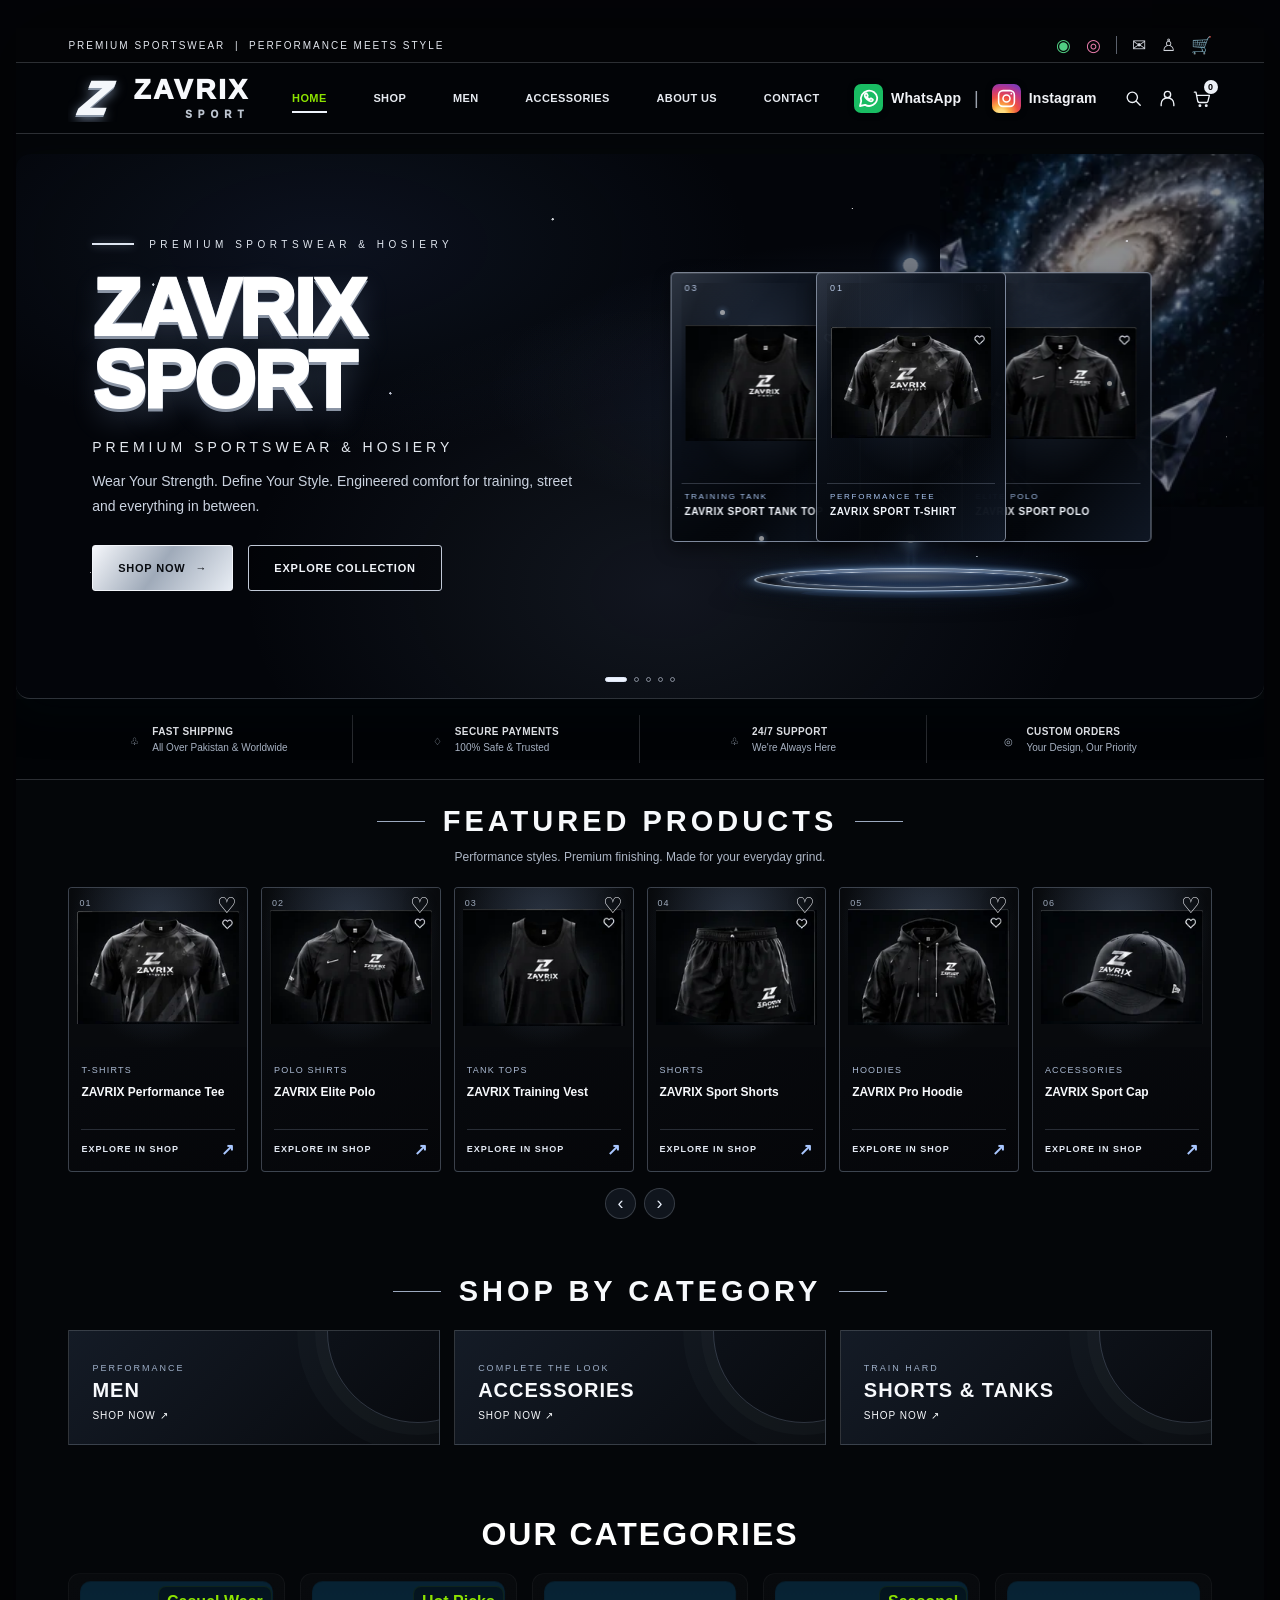
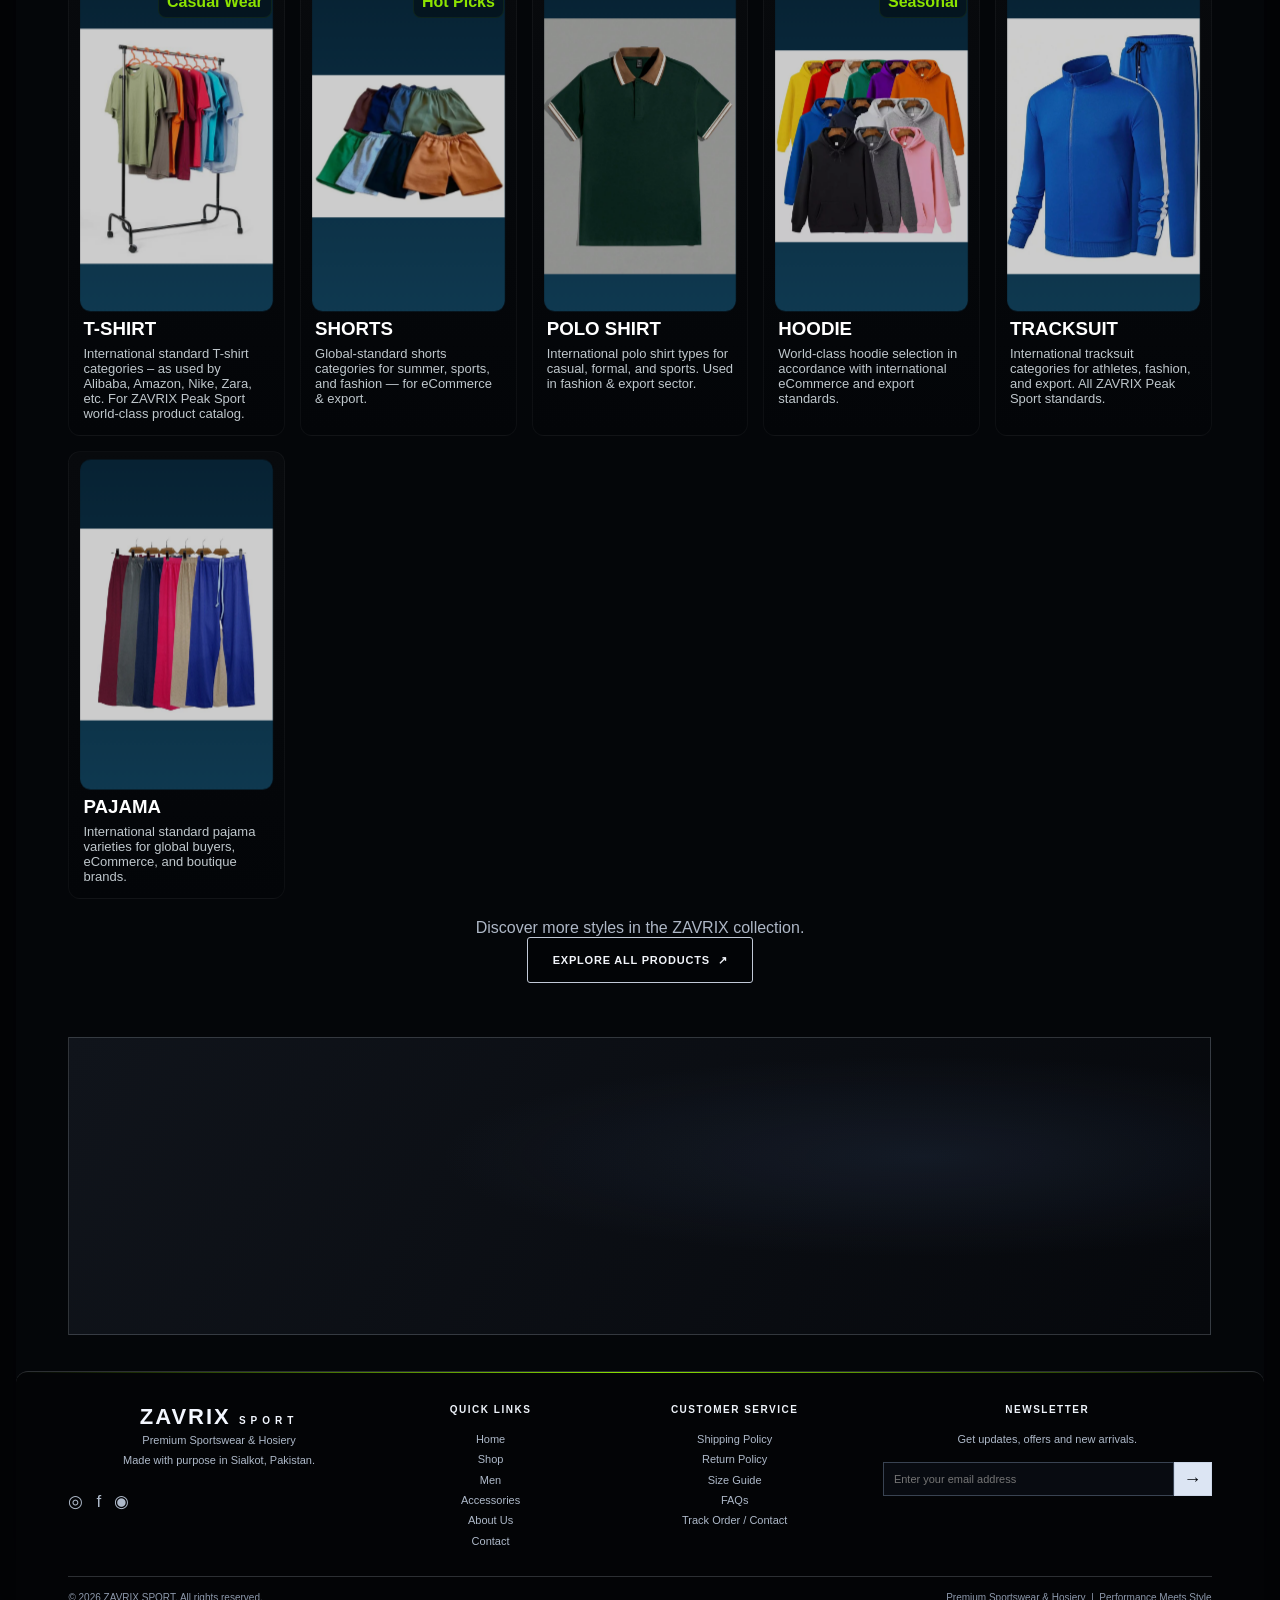
==== commit cd78055d: "Add files via upload" ====
--- a/index.html
+++ b/index.html
@@ -144,6 +144,70 @@
   .social-tools{gap:4px}
 }
 
+
+/* ZAVRIX performance tuning: preserve the hero and orbiting product animation,
+   but reduce paint-heavy glow, blur and continuous decorative motion. */
+.galaxy-swirl{
+  animation-duration:42s!important;
+  filter:none!important;
+  mix-blend-mode:normal!important;
+  mask-image:none!important;
+  opacity:.55!important;
+  will-change:transform;
+}
+.product-axis-track{
+  animation-duration:28s!important;
+  will-change:transform;
+}
+.axis-product-face{
+  animation-duration:28s!important;
+}
+.axis-spark{
+  animation:none!important;
+  opacity:.55;
+  box-shadow:0 0 5px 2px rgba(154,201,255,.38)!important;
+}
+.product-axis-stage:before{
+  filter:none!important;
+  opacity:.55;
+}
+.axis-base:after{
+  filter:none!important;
+  opacity:.25;
+}
+.axis-light{
+  box-shadow:0 0 7px rgba(160,202,255,.42)!important;
+  opacity:.48!important;
+}
+.axis-product-card{
+  box-shadow:0 7px 18px rgba(0,0,0,.42),inset 0 1px rgba(255,255,255,.12)!important;
+}
+.axis-product-image img{
+  filter:none!important;
+}
+.featured-section,#products,.about-panel{
+  content-visibility:auto;
+  contain-intrinsic-size:650px;
+}
+.featured-card,.product-card{
+  transition: border-color .18s ease!important;
+}
+.featured-card:hover,.product-card:hover{
+  transform:none!important;
+  box-shadow:none!important;
+}
+@media(max-width:700px){
+  .galaxy-swirl{opacity:.34!important}
+  .axis-spark{display:none!important}
+  .product-axis-track{animation-duration:34s!important}
+  .axis-product-face{animation-duration:34s!important}
+  .product-axis-stage:before{display:none}
+  .axis-base:after{display:none}
+}
+@media(prefers-reduced-motion:reduce){
+  .galaxy-swirl,.product-axis-track,.axis-product-face{animation:none!important}
+}
+
 </style>
 </head>
 <body>
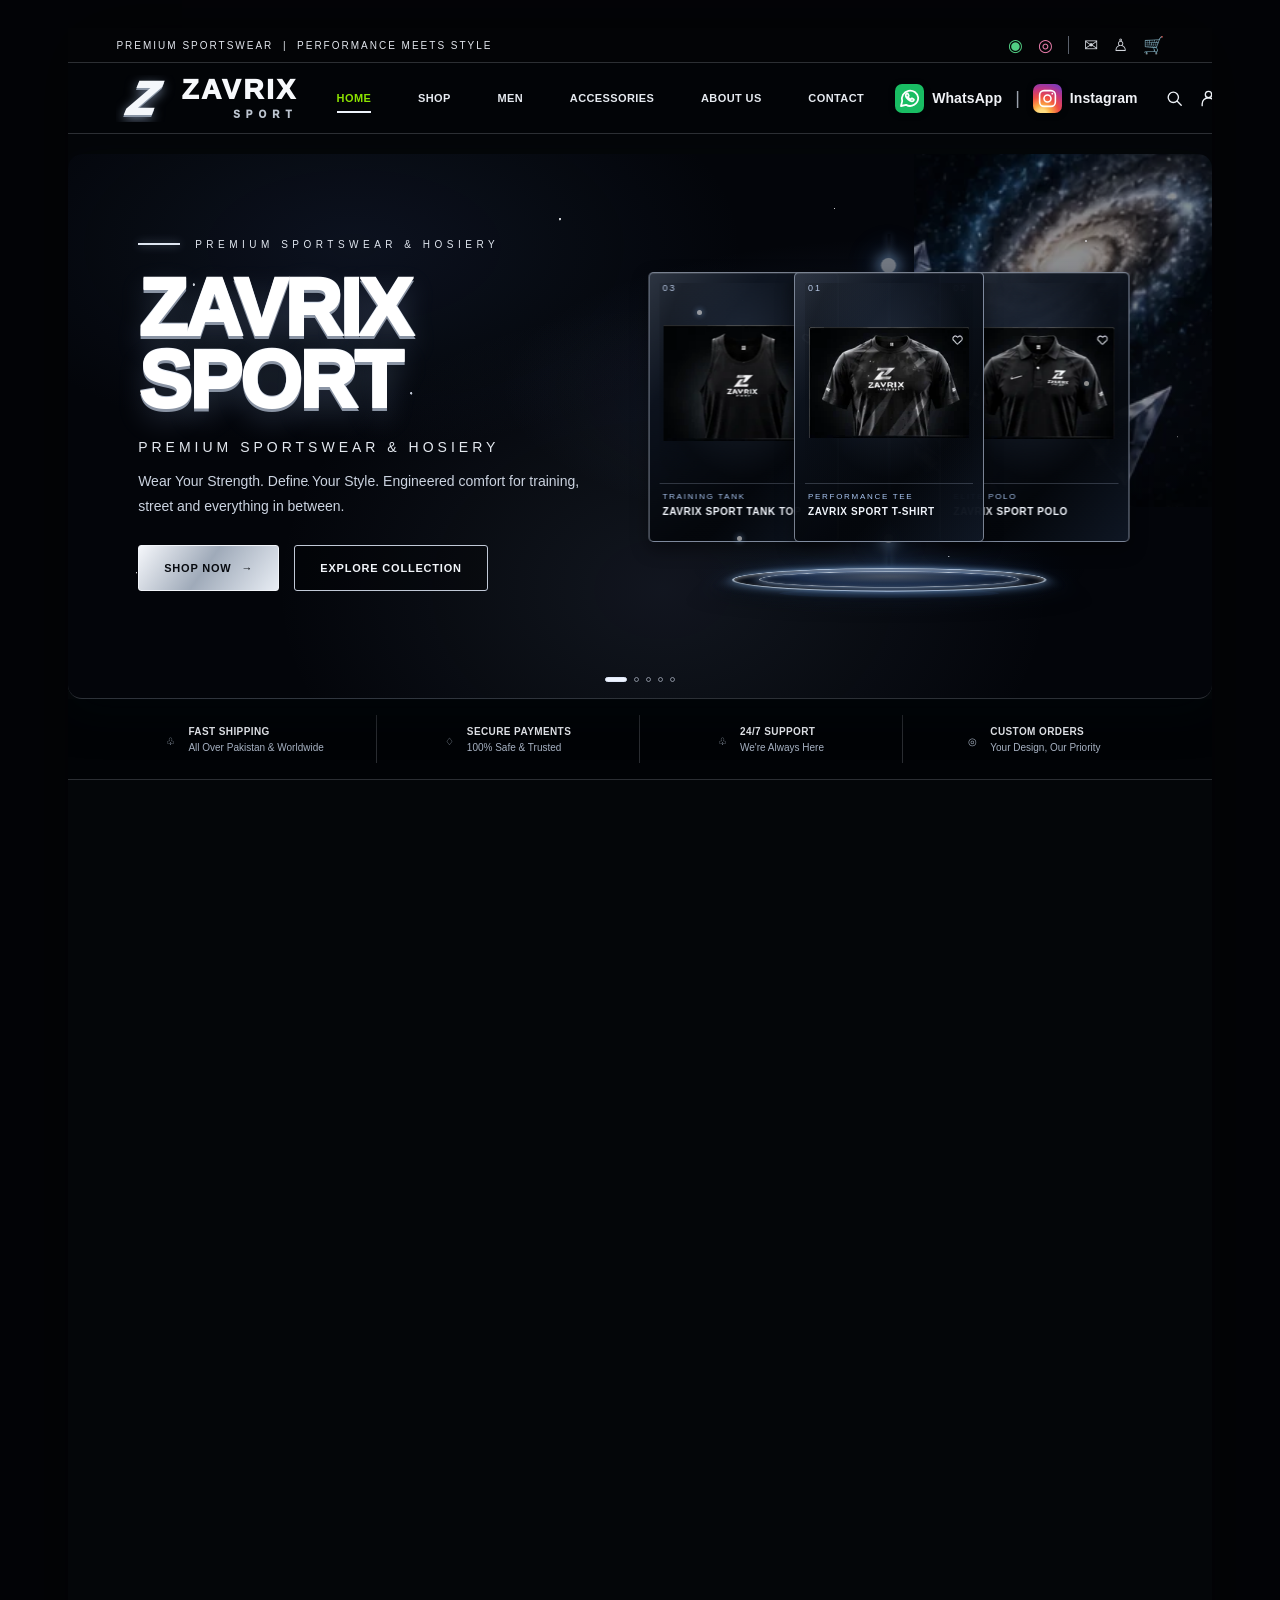
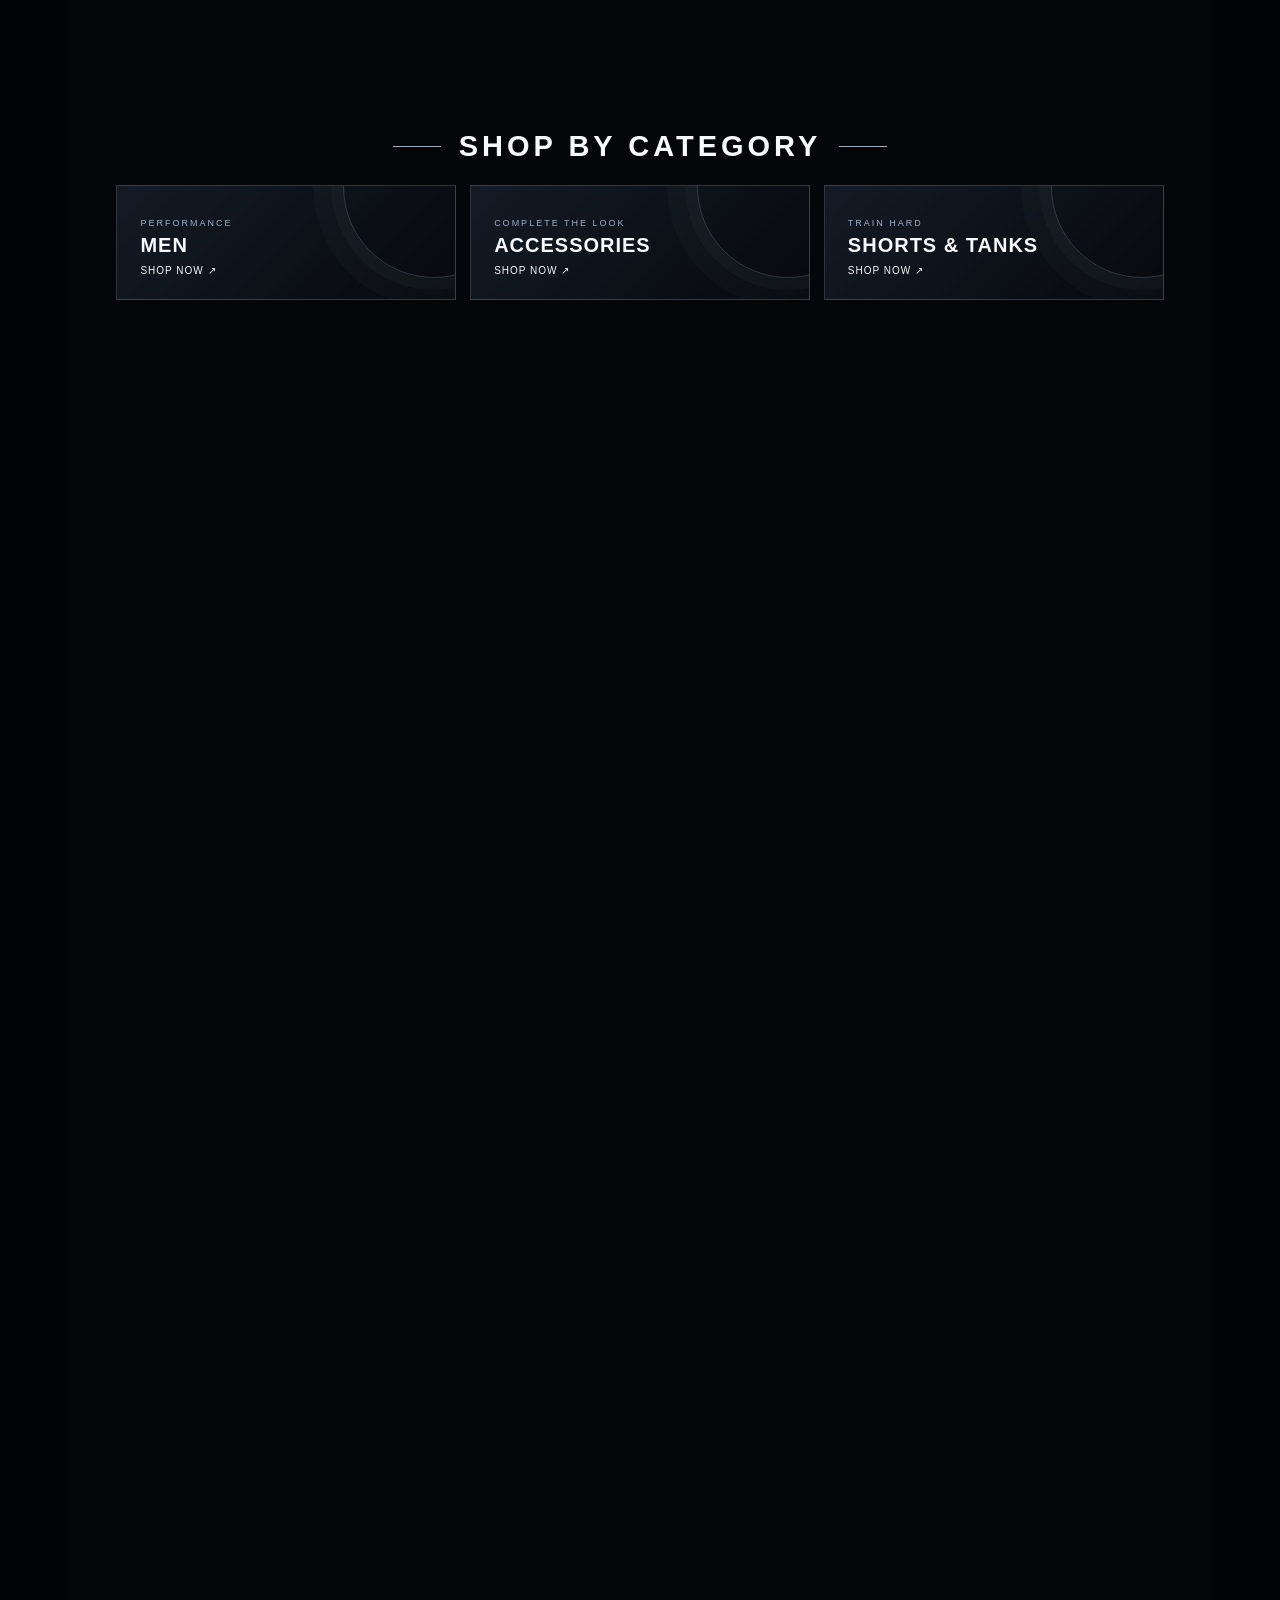
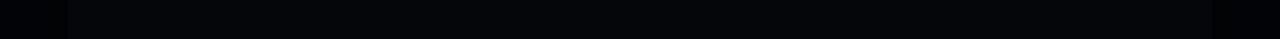
==== commit 82519847: "Add files via upload" ====
--- a/index.html
+++ b/index.html
@@ -208,14 +208,19 @@
   .galaxy-swirl,.product-axis-track,.axis-product-face{animation:none!important}
 }
 
+
+/* Featured product price ranges */
+.featured-section .product-card h3{margin-bottom:4px}
+.featured-section .product-price{display:block;color:#dce5f3;font-size:11px;line-height:1.35;font-weight:700;letter-spacing:.25px;margin:0 0 10px}
+@media(max-width:600px){.featured-section .product-price{font-size:10px;margin-bottom:9px}}
 </style>
 </head>
 <body>
 <div class="site-shell">
-  <div class="utility-bar"><span>Premium Sportswear&nbsp; | &nbsp;Performance Meets Style</span><div class="utility-social"><a class="wa" href="https://wa.me/923291430316" target="_blank" rel="noopener noreferrer" aria-label="WhatsApp">◉</a><a class="ig" href="https://www.instagram.com/zavrix_sport?igsh=dnlrMW15andnZHEx" target="_blank" rel="noopener noreferrer" aria-label="Instagram">◎</a><span class="utility-divider"></span><a href="mailto:zavrixsport@gmail.com" aria-label="Email">✉</a><a href="categories.html" aria-label="Account">♙</a><a href="categories.html" aria-label="Shopping cart">🛒</a></div></div>
+  <div class="utility-bar"><span>Premium Sportswear&nbsp; | &nbsp;Performance Meets Style</span><div class="utility-social"><a class="wa" href="https://wa.me/923291430316" target="_blank" rel="noopener noreferrer" aria-label="WhatsApp">◉</a><a class="ig" href="https://www.instagram.com/zavrix_sport?igsh=dnlrMW15andnZHEx" target="_blank" rel="noopener noreferrer" aria-label="Instagram">◎</a><span class="utility-divider"></span><a href="mailto:zavrixsport@gmail.com" aria-label="Email">✉</a><a href="shop.html" aria-label="Account">♙</a><a href="shop.html" aria-label="Shopping cart">🛒</a></div></div>
   <header class="site-header">
     <a class="brand" href="index.html" aria-label="ZAVRIX SPORT Home"><span class="brand-symbol">Z</span><span class="brand-name">ZAVRIX<small>SPORT</small></span></a>
-    <nav class="main-nav" aria-label="Main navigation"><a class="active" href="index.html">Home</a><a href="categories.html">Shop</a><a href="categories.html">Men</a><a href="categories.html">Accessories</a><a href="#about">About Us</a><a href="#contact">Contact</a></nav>
+    <nav class="main-nav" aria-label="Main navigation"><a class="active" href="index.html">Home</a><a href="shop.html">Shop</a><a href="shop.html">Men</a><a href="shop.html">Accessories</a><a href="#about">About Us</a><a href="#contact">Contact</a></nav>
     <div class="header-tools">
       <div class="social-tools" aria-label="Social media">
         <a class="social-label whatsapp-label" href="https://wa.me/923291430316" target="_blank" rel="noopener noreferrer" aria-label="WhatsApp" title="WhatsApp">
@@ -234,13 +239,13 @@
       </div>
 
       <form class="search-form" id="header-search-form" action="categories.html" method="get"><input id="site-search" name="q" type="search" placeholder="Search products" aria-label="Search products"><button class="tool-icon" type="button" id="search-toggle" aria-label="Open search"><svg viewBox="0 0 24 24"><circle cx="10.5" cy="10.5" r="6.5"></circle><path d="m15.5 15.5 5 5"></path></svg></button></form>
-      <a class="tool-icon" href="categories.html" aria-label="Account"><svg viewBox="0 0 24 24"><circle cx="12" cy="7" r="4"></circle><path d="M4 21v-2a8 8 0 0 1 16 0v2"></path></svg></a>
-      <a class="tool-icon cart-link" href="categories.html" aria-label="Shopping cart"><svg viewBox="0 0 24 24"><path d="M3 4h2l2.3 11.5a2 2 0 0 0 2 1.5h8.9a2 2 0 0 0 1.9-1.4L22 8H6"></path><circle cx="10" cy="21" r="1"></circle><circle cx="18" cy="21" r="1"></circle></svg><span class="cart-dot">0</span></a>
+      <a class="tool-icon" href="shop.html" aria-label="Account"><svg viewBox="0 0 24 24"><circle cx="12" cy="7" r="4"></circle><path d="M4 21v-2a8 8 0 0 1 16 0v2"></path></svg></a>
+      <a class="tool-icon cart-link" href="shop.html" aria-label="Shopping cart"><svg viewBox="0 0 24 24"><path d="M3 4h2l2.3 11.5a2 2 0 0 0 2 1.5h8.9a2 2 0 0 0 1.9-1.4L22 8H6"></path><circle cx="10" cy="21" r="1"></circle><circle cx="18" cy="21" r="1"></circle></svg><span class="cart-dot">0</span></a>
     </div>
   </header>
 
   <section class="hero" aria-label="ZAVRIX SPORT premium sportswear"><div class="galaxy-swirl" aria-hidden="true"></div>
-    <div class="hero-copy"><div class="kicker">Premium Sportswear & Hosiery</div><h1><span>ZAVRIX</span><span>SPORT</span></h1><div class="hero-subtitle">Premium Sportswear & Hosiery</div><p>Wear Your Strength. Define Your Style. Engineered comfort for training, street and everything in between.</p><div class="hero-actions"><a class="btn btn-primary" href="categories.html">Shop Now <span>→</span></a><a class="btn btn-outline" href="categories.html">Explore Collection</a></div></div>
+    <div class="hero-copy"><div class="kicker">Premium Sportswear & Hosiery</div><h1><span>ZAVRIX</span><span>SPORT</span></h1><div class="hero-subtitle">Premium Sportswear & Hosiery</div><p>Wear Your Strength. Define Your Style. Engineered comfort for training, street and everything in between.</p><div class="hero-actions"><a class="btn btn-primary" href="shop.html">Shop Now <span>→</span></a><a class="btn btn-outline" href="shop.html">Explore Collection</a></div></div>
     <div class="hero-scene product-axis-scene" aria-label="Three ZAVRIX sportswear products rotating around a central 3D axis">
       <div class="product-axis-stage">
         <div class="axis-light" aria-hidden="true"></div>
@@ -287,55 +292,55 @@
   <main id="main-content">
     <div id="home-page" class="page active">
       <section class="section featured-section" id="featured-products"><div class="section-heading"><h2>Featured Products</h2></div><p class="section-subtitle">Performance styles. Premium finishing. Made for your everyday grind.</p><div class="featured-grid" id="featuredGrid"><article class="product-card">
-      <a href="categories.html" class="product-image" aria-label="Explore T-shirts">
+      <a href="shop.html" class="product-image" aria-label="Explore T-shirts">
         <img src="[data-uri]" alt="ZAVRIX Performance Tee" loading="lazy">
         <span class="product-index">01</span><span class="product-heart" aria-hidden="true">♡</span>
         <span class="image-view">VIEW COLLECTION&nbsp; ↗</span>
       </a>
-      <div class="product-copy"><span class="product-category">T-SHIRTS</span><h3>ZAVRIX Performance Tee</h3><a class="product-link" href="categories.html">EXPLORE IN SHOP <span>↗</span></a></div>
-    </article>
-<article class="product-card">
-      <a href="categories.html" class="product-image" aria-label="Explore polo shirts">
+      <div class="product-copy"><span class="product-category">T-SHIRTS</span><h3>ZAVRIX Performance Tee</h3><span class="product-price">USD $9.99 – $11.99</span><a class="product-link" href="shop.html">EXPLORE IN SHOP <span>↗</span></a></div>
+    </article>
+<article class="product-card">
+      <a href="shop.html" class="product-image" aria-label="Explore polo shirts">
         <img src="[data-uri]" alt="ZAVRIX Elite Polo" loading="lazy">
         <span class="product-index">02</span><span class="product-heart" aria-hidden="true">♡</span>
         <span class="image-view">VIEW COLLECTION&nbsp; ↗</span>
       </a>
-      <div class="product-copy"><span class="product-category">POLO SHIRTS</span><h3>ZAVRIX Elite Polo</h3><a class="product-link" href="categories.html">EXPLORE IN SHOP <span>↗</span></a></div>
-    </article>
-<article class="product-card">
-      <a href="categories.html" class="product-image" aria-label="Explore tank tops">
+      <div class="product-copy"><span class="product-category">POLO SHIRTS</span><h3>ZAVRIX Elite Polo</h3><span class="product-price">USD $13.99 – $16.99</span><a class="product-link" href="shop.html">EXPLORE IN SHOP <span>↗</span></a></div>
+    </article>
+<article class="product-card">
+      <a href="shop.html" class="product-image" aria-label="Explore tank tops">
         <img src="[data-uri]" alt="ZAVRIX Training Vest" loading="lazy">
         <span class="product-index">03</span><span class="product-heart" aria-hidden="true">♡</span>
         <span class="image-view">VIEW COLLECTION&nbsp; ↗</span>
       </a>
-      <div class="product-copy"><span class="product-category">TANK TOPS</span><h3>ZAVRIX Training Vest</h3><a class="product-link" href="categories.html">EXPLORE IN SHOP <span>↗</span></a></div>
-    </article>
-<article class="product-card">
-      <a href="categories.html" class="product-image" aria-label="Explore shorts">
+      <div class="product-copy"><span class="product-category">TANK TOPS</span><h3>ZAVRIX Training Vest</h3><span class="product-price">USD $7.99 – $9.89</span><a class="product-link" href="shop.html">EXPLORE IN SHOP <span>↗</span></a></div>
+    </article>
+<article class="product-card">
+      <a href="shop.html" class="product-image" aria-label="Explore shorts">
         <img src="[data-uri]" alt="ZAVRIX Sport Shorts" loading="lazy">
         <span class="product-index">04</span><span class="product-heart" aria-hidden="true">♡</span>
         <span class="image-view">VIEW COLLECTION&nbsp; ↗</span>
       </a>
-      <div class="product-copy"><span class="product-category">SHORTS</span><h3>ZAVRIX Sport Shorts</h3><a class="product-link" href="categories.html">EXPLORE IN SHOP <span>↗</span></a></div>
-    </article>
-<article class="product-card">
-      <a href="categories.html" class="product-image" aria-label="Explore hoodies">
+      <div class="product-copy"><span class="product-category">SHORTS</span><h3>ZAVRIX Sport Shorts</h3><span class="product-price">USD $8.99 – $11.89</span><a class="product-link" href="shop.html">EXPLORE IN SHOP <span>↗</span></a></div>
+    </article>
+<article class="product-card">
+      <a href="shop.html" class="product-image" aria-label="Explore hoodies">
         <img src="[data-uri]" alt="ZAVRIX Pro Hoodie" loading="lazy">
         <span class="product-index">05</span><span class="product-heart" aria-hidden="true">♡</span>
         <span class="image-view">VIEW COLLECTION&nbsp; ↗</span>
       </a>
-      <div class="product-copy"><span class="product-category">HOODIES</span><h3>ZAVRIX Pro Hoodie</h3><a class="product-link" href="categories.html">EXPLORE IN SHOP <span>↗</span></a></div>
-    </article>
-<article class="product-card">
-      <a href="categories.html" class="product-image" aria-label="Explore accessories">
+      <div class="product-copy"><span class="product-category">HOODIES</span><h3>ZAVRIX Pro Hoodie</h3><span class="product-price">USD $21.99 – $26.79</span><a class="product-link" href="shop.html">EXPLORE IN SHOP <span>↗</span></a></div>
+    </article>
+<article class="product-card">
+      <a href="shop.html" class="product-image" aria-label="Explore accessories">
         <img src="[data-uri]" alt="ZAVRIX Sport Cap" loading="lazy">
         <span class="product-index">06</span><span class="product-heart" aria-hidden="true">♡</span>
         <span class="image-view">VIEW COLLECTION&nbsp; ↗</span>
       </a>
-      <div class="product-copy"><span class="product-category">ACCESSORIES</span><h3>ZAVRIX Sport Cap</h3><a class="product-link" href="categories.html">EXPLORE IN SHOP <span>↗</span></a></div>
+      <div class="product-copy"><span class="product-category">ACCESSORIES</span><h3>ZAVRIX Sport Cap</h3><span class="product-price">USD $5.99 – $8.50</span><a class="product-link" href="shop.html">EXPLORE IN SHOP <span>↗</span></a></div>
     </article></div><div class="carousel-controls" aria-label="Featured product controls"><button type="button" class="carousel-control" id="featured-prev" aria-label="Previous products">‹</button><button type="button" class="carousel-control" id="featured-next" aria-label="Next products">›</button></div></section>
-      <section class="section"><div class="section-heading"><h2>Shop By Category</h2></div><div class="category-promo-grid"><a class="category-promo" href="categories.html"><span>Performance</span><strong>MEN</strong><em>SHOP NOW ↗</em></a><a class="category-promo" href="categories.html"><span>Complete the look</span><strong>ACCESSORIES</strong><em>SHOP NOW ↗</em></a><a class="category-promo" href="categories.html"><span>Train hard</span><strong>SHORTS & TANKS</strong><em>SHOP NOW ↗</em></a></div></section>
-      <section id="products" aria-label="Shop categories"><h2 style="color:var(--white);margin:10px 0 20px;">Our Categories</h2><div class="grid" id="categoriesGrid"></div><div class="shop-heading" style="text-align:center;padding:20px 12px 10px;"><p>Discover more styles in the ZAVRIX collection.</p><a class="btn btn-outline" href="categories.html">Explore All Products&nbsp; ↗</a></div></section>
+      <section class="section"><div class="section-heading"><h2>Shop By Category</h2></div><div class="category-promo-grid"><a class="category-promo" href="shop.html"><span>Performance</span><strong>MEN</strong><em>SHOP NOW ↗</em></a><a class="category-promo" href="shop.html"><span>Complete the look</span><strong>ACCESSORIES</strong><em>SHOP NOW ↗</em></a><a class="category-promo" href="shop.html"><span>Train hard</span><strong>SHORTS & TANKS</strong><em>SHOP NOW ↗</em></a></div></section>
+      <section id="products" aria-label="Shop categories"><h2 style="color:var(--white);margin:10px 0 20px;">Our Categories</h2><div class="grid" id="categoriesGrid"></div><div class="shop-heading" style="text-align:center;padding:20px 12px 10px;"><p>Discover more styles in the ZAVRIX collection.</p><a class="btn btn-outline" href="shop.html">Explore All Products&nbsp; ↗</a></div></section>
       <section class="about-panel" id="about"><div><div class="kicker">About ZAVRIX SPORT</div><h2>Built for<br>Performance.</h2><p>At ZAVRIX Sport, we believe in more than just clothing. We create sportswear for people who push their limits, chase their goals and never settle. Our designs combine premium quality, modern style and comfort — because you deserve the best, every day.</p><a class="btn btn-outline" href="#contact">Contact Our Team&nbsp; ↗</a></div><div class="about-mark">ZAVRIX<br><span style="font-size:.25em;letter-spacing:.45em;">SPORT</span></div></section>
     </div>
     <!-- Preserve app.js routing IDs for the existing category/product flow. -->
@@ -343,7 +348,7 @@
     <div id="product-page" class="page"><section id="product-content"><div class="product-detail"><div class="product-images"><div class="main-image"><img id="product-main-image" src="" alt="Product Image"></div><div class="thumbnail-images" id="product-thumbnails"></div></div><div class="product-info"><h2 id="product-title" style="color:var(--white);margin:0 0 8px;">Product Title</h2><p id="product-description" style="color:var(--muted);margin:0 0 16px;">Product description</p><div class="product-options"><div class="size-selector"><label style="color:var(--white);margin-bottom:8px;display:block;">Size:</label><div class="size-buttons" id="size-buttons"></div></div><div class="color-selector"><label style="color:var(--white);margin-bottom:8px;display:block;">Color:</label><div class="color-buttons" id="color-buttons"></div></div></div><div class="product-features"><h3 style="color:var(--white);margin:20px 0 12px;">Features:</h3><ul id="product-features-list"></ul></div><div class="product-actions"><button class="add-to-cart" style="background:var(--accent);color:#02110a;border:none;padding:12px 24px;border-radius:8px;font-weight:700;cursor:pointer;margin-right:12px;">Add to Cart</button><button class="buy-now" style="background:transparent;color:var(--white);border:2px solid var(--accent);padding:10px 24px;border-radius:8px;font-weight:700;cursor:pointer;">Buy Now</button></div></div></div></section></div>
   </main>
 
-  <footer id="contact"><div class="footer-columns"><div><div class="footer-brand">ZAVRIX <span style="font-size:10px;letter-spacing:5px;">SPORT</span></div><p>Premium Sportswear & Hosiery<br>Made with purpose in Sialkot, Pakistan.</p><div class="footer-socials"><a href="https://www.instagram.com/zavrix_sport?igsh=dnlrMW15andnZHEx" target="_blank" rel="noopener noreferrer" aria-label="Instagram">◎</a><a href="https://www.facebook.com/share/18DNVYbYHb/" target="_blank" rel="noopener noreferrer" aria-label="Facebook">f</a><a href="https://wa.me/923291430316" target="_blank" rel="noopener noreferrer" aria-label="WhatsApp">◉</a></div></div><div><h3>Quick Links</h3><a href="index.html">Home</a><a href="categories.html">Shop</a><a href="categories.html">Men</a><a href="categories.html">Accessories</a><a href="#about">About Us</a><a href="#contact">Contact</a></div><div><h3>Customer Service</h3><a href="#contact">Shipping Policy</a><a href="#contact">Return Policy</a><a href="#contact">Size Guide</a><a href="#contact">FAQs</a><a href="https://wa.me/923291430316" target="_blank" rel="noopener noreferrer">Track Order / Contact</a></div><div><h3>Newsletter</h3><p>Get updates, offers and new arrivals.</p><form class="newsletter-form" id="newsletter-form"><input type="email" id="newsletter-email" placeholder="Enter your email address" aria-label="Email address" required><button type="submit" aria-label="Subscribe">→</button></form><p id="newsletter-message" aria-live="polite"></p></div></div><div class="footer-bottom"><span>© <span id="yr"></span> ZAVRIX SPORT. All rights reserved.</span><span>Premium Sportswear & Hosiery&nbsp; | &nbsp;Performance Meets Style</span></div></footer>
+  <footer id="contact"><div class="footer-columns"><div><div class="footer-brand">ZAVRIX <span style="font-size:10px;letter-spacing:5px;">SPORT</span></div><p>Premium Sportswear & Hosiery<br>Made with purpose in Sialkot, Pakistan.</p><div class="footer-socials"><a href="https://www.instagram.com/zavrix_sport?igsh=dnlrMW15andnZHEx" target="_blank" rel="noopener noreferrer" aria-label="Instagram">◎</a><a href="https://www.facebook.com/share/18DNVYbYHb/" target="_blank" rel="noopener noreferrer" aria-label="Facebook">f</a><a href="https://wa.me/923291430316" target="_blank" rel="noopener noreferrer" aria-label="WhatsApp">◉</a></div></div><div><h3>Quick Links</h3><a href="index.html">Home</a><a href="shop.html">Shop</a><a href="shop.html">Men</a><a href="shop.html">Accessories</a><a href="#about">About Us</a><a href="#contact">Contact</a></div><div><h3>Customer Service</h3><a href="#contact">Shipping Policy</a><a href="#contact">Return Policy</a><a href="#contact">Size Guide</a><a href="#contact">FAQs</a><a href="https://wa.me/923291430316" target="_blank" rel="noopener noreferrer">Track Order / Contact</a></div><div><h3>Newsletter</h3><p>Get updates, offers and new arrivals.</p><form class="newsletter-form" id="newsletter-form"><input type="email" id="newsletter-email" placeholder="Enter your email address" aria-label="Email address" required><button type="submit" aria-label="Subscribe">→</button></form><p id="newsletter-message" aria-live="polite"></p></div></div><div class="footer-bottom"><span>© <span id="yr"></span> ZAVRIX SPORT. All rights reserved.</span><span>Premium Sportswear & Hosiery&nbsp; | &nbsp;Performance Meets Style</span></div></footer>
 </div>
 <div class="breadcrumbs" id="breadcrumbs" style="display:none;"><a href="index.html">Home</a><span class="separator"> / </span><span id="breadcrumb-current">Current Page</span></div>
 <div id="galleryModal" class="modal" aria-hidden="true"><div class="modal-card" role="dialog" aria-modal="true" aria-labelledby="modalTitle"><div class="modal-head"><h4 id="modalTitle">Product</h4><button class="closebtn" id="closeModal" aria-label="Close gallery">✕</button></div><div class="modal-body"><div class="mslider" id="mslider"></div><div class="thumbs" id="thumbs"></div></div><div class="controls"><button id="prevBtn">Prev</button><button id="nextBtn">Next</button><button id="autoBtn">Auto ▶</button></div></div></div>
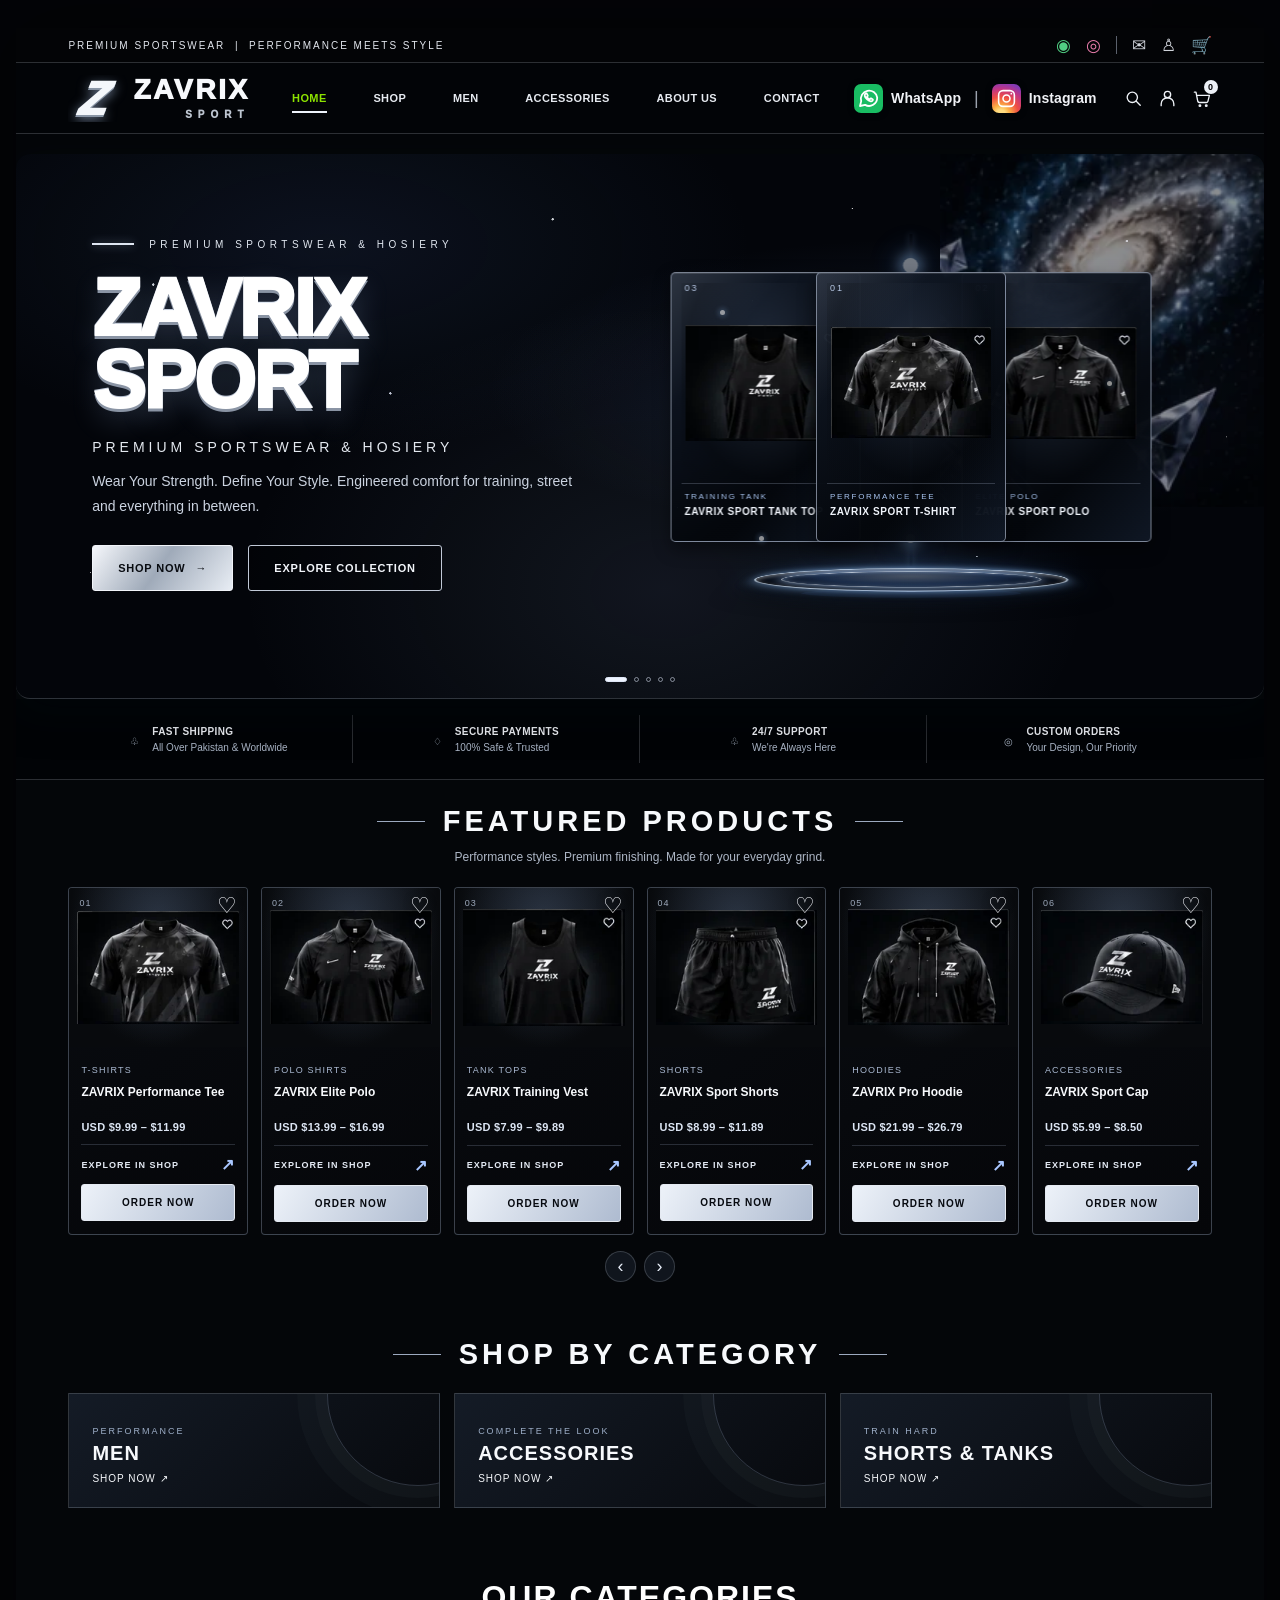
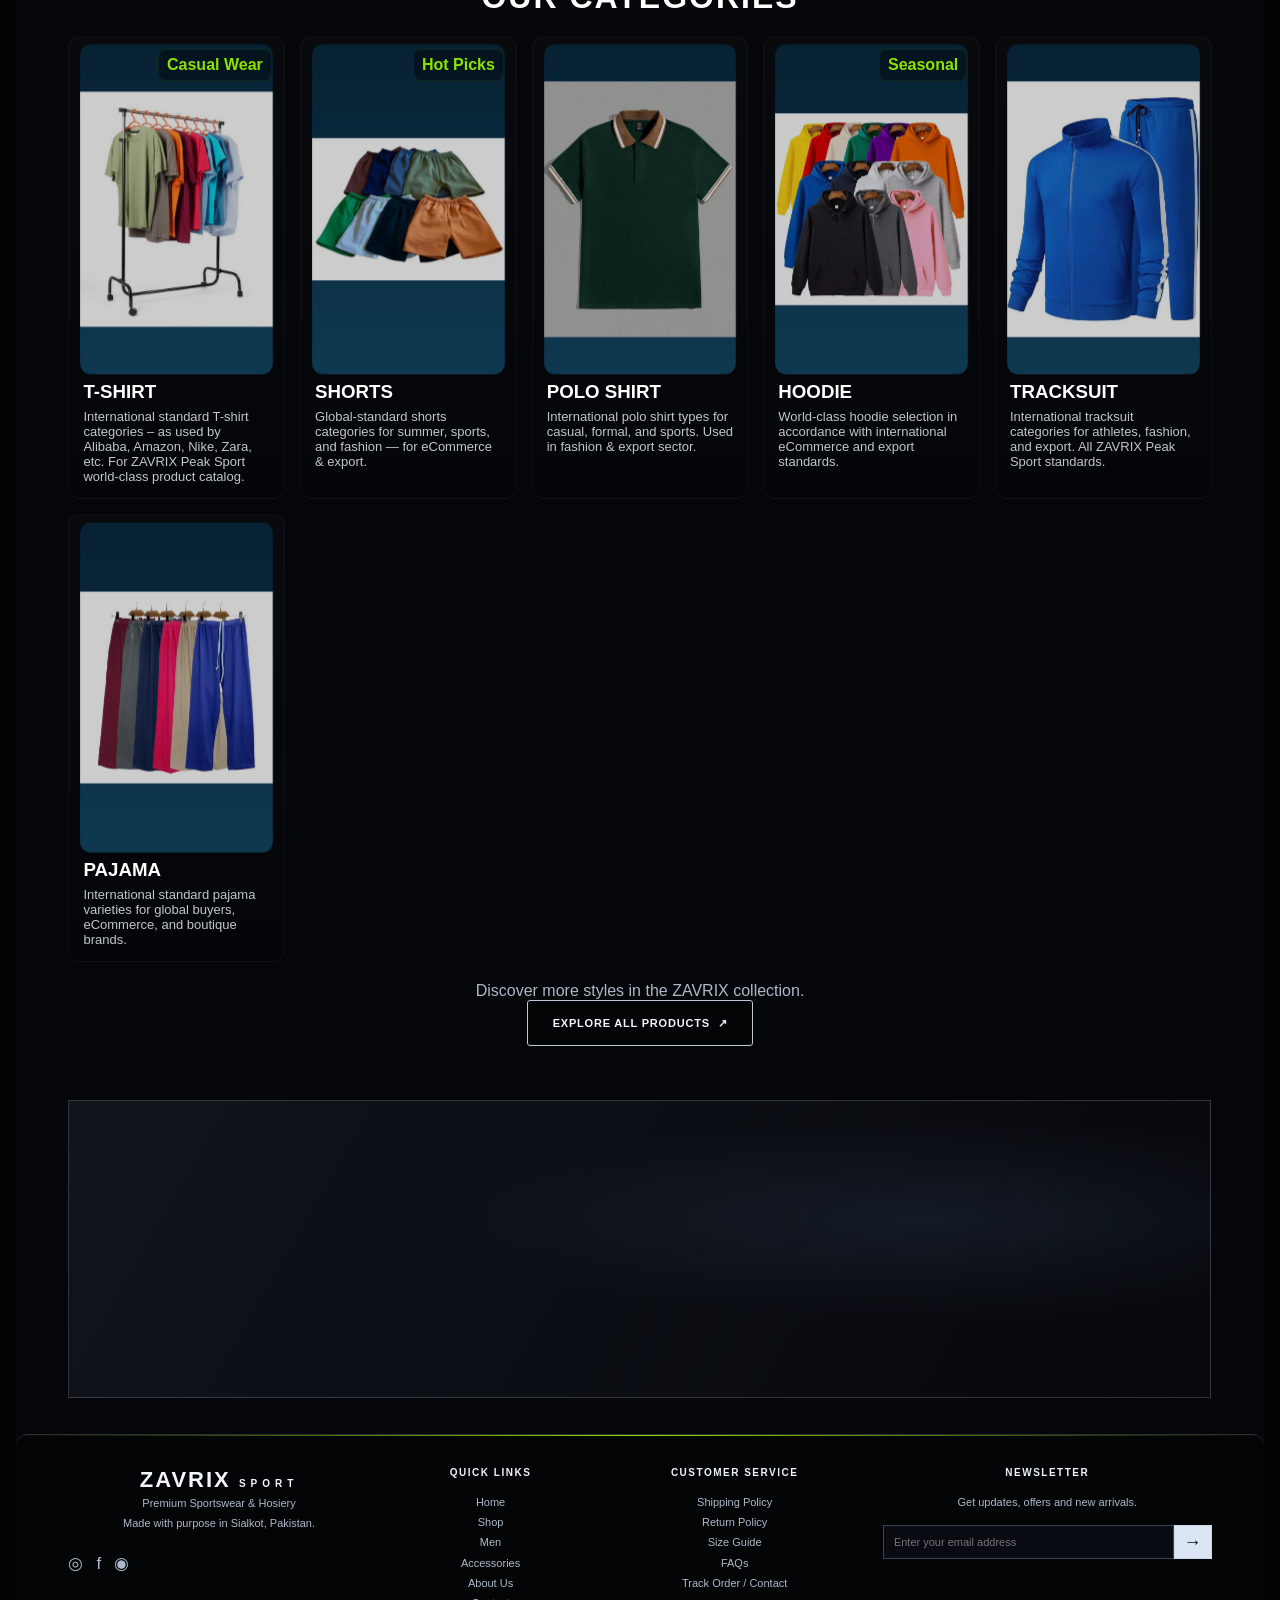
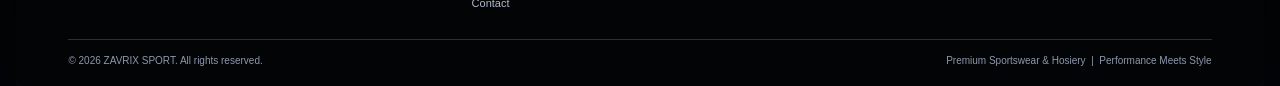
==== commit f20ce491: "Add files via upload" ====
--- a/index.html
+++ b/index.html
@@ -214,6 +214,13 @@
 .featured-section .product-price{display:block;color:#dce5f3;font-size:11px;line-height:1.35;font-weight:700;letter-spacing:.25px;margin:0 0 10px}
 @media(max-width:600px){.featured-section .product-price{font-size:10px;margin-bottom:9px}}
 </style>
+
+<style id="zavrix-order-button-styles">
+.featured-order-btn{display:flex;width:100%;align-items:center;justify-content:center;min-height:37px;margin-top:10px;padding:9px 12px;border:1px solid #e5eaf2;border-radius:3px;background:linear-gradient(120deg,#edf2f9,#aebbd0);color:#070a10;font-size:10px;font-weight:900;letter-spacing:1px;text-transform:uppercase;cursor:pointer;transition:filter .2s,transform .2s}
+.featured-order-btn:hover{filter:brightness(1.12);transform:translateY(-1px)}
+.featured-order-btn:focus-visible{outline:2px solid #9eb8e9;outline-offset:3px}
+</style>
+
 </head>
 <body>
 <div class="site-shell">
@@ -292,52 +299,58 @@
   <main id="main-content">
     <div id="home-page" class="page active">
       <section class="section featured-section" id="featured-products"><div class="section-heading"><h2>Featured Products</h2></div><p class="section-subtitle">Performance styles. Premium finishing. Made for your everyday grind.</p><div class="featured-grid" id="featuredGrid"><article class="product-card">
-      <a href="shop.html" class="product-image" aria-label="Explore T-shirts">
+      <a href="shop.html?product=ZAVRIX%20Performance%20Tee" class="product-image" aria-label="Explore T-shirts">
         <img src="[data-uri]" alt="ZAVRIX Performance Tee" loading="lazy">
         <span class="product-index">01</span><span class="product-heart" aria-hidden="true">♡</span>
         <span class="image-view">VIEW COLLECTION&nbsp; ↗</span>
       </a>
-      <div class="product-copy"><span class="product-category">T-SHIRTS</span><h3>ZAVRIX Performance Tee</h3><span class="product-price">USD $9.99 – $11.99</span><a class="product-link" href="shop.html">EXPLORE IN SHOP <span>↗</span></a></div>
-    </article>
-<article class="product-card">
-      <a href="shop.html" class="product-image" aria-label="Explore polo shirts">
+      <div class="product-copy"><span class="product-category">T-SHIRTS</span><h3>ZAVRIX Performance Tee</h3><span class="product-price">USD $9.99 – $11.99</span><a class="product-link" href="shop.html?product=ZAVRIX%20Performance%20Tee">EXPLORE IN SHOP <span>↗</span></a>
+<button type="button" class="featured-order-btn" data-featured-order data-name="ZAVRIX Performance Tee" data-category="T-SHIRTS" data-price-min="9.99" data-price-label="USD $9.99 – $11.99">ORDER NOW</button></div>
+    </article>
+<article class="product-card">
+      <a href="shop.html?product=ZAVRIX%20Elite%20Polo" class="product-image" aria-label="Explore polo shirts">
         <img src="[data-uri]" alt="ZAVRIX Elite Polo" loading="lazy">
         <span class="product-index">02</span><span class="product-heart" aria-hidden="true">♡</span>
         <span class="image-view">VIEW COLLECTION&nbsp; ↗</span>
       </a>
-      <div class="product-copy"><span class="product-category">POLO SHIRTS</span><h3>ZAVRIX Elite Polo</h3><span class="product-price">USD $13.99 – $16.99</span><a class="product-link" href="shop.html">EXPLORE IN SHOP <span>↗</span></a></div>
-    </article>
-<article class="product-card">
-      <a href="shop.html" class="product-image" aria-label="Explore tank tops">
+      <div class="product-copy"><span class="product-category">POLO SHIRTS</span><h3>ZAVRIX Elite Polo</h3><span class="product-price">USD $13.99 – $16.99</span><a class="product-link" href="shop.html?product=ZAVRIX%20Elite%20Polo">EXPLORE IN SHOP <span>↗</span></a>
+<button type="button" class="featured-order-btn" data-featured-order data-name="ZAVRIX Elite Polo" data-category="POLO SHIRTS" data-price-min="13.99" data-price-label="USD $13.99 – $16.99">ORDER NOW</button></div>
+    </article>
+<article class="product-card">
+      <a href="shop.html?product=ZAVRIX%20Training%20Vest" class="product-image" aria-label="Explore tank tops">
         <img src="[data-uri]" alt="ZAVRIX Training Vest" loading="lazy">
         <span class="product-index">03</span><span class="product-heart" aria-hidden="true">♡</span>
         <span class="image-view">VIEW COLLECTION&nbsp; ↗</span>
       </a>
-      <div class="product-copy"><span class="product-category">TANK TOPS</span><h3>ZAVRIX Training Vest</h3><span class="product-price">USD $7.99 – $9.89</span><a class="product-link" href="shop.html">EXPLORE IN SHOP <span>↗</span></a></div>
-    </article>
-<article class="product-card">
-      <a href="shop.html" class="product-image" aria-label="Explore shorts">
+      <div class="product-copy"><span class="product-category">TANK TOPS</span><h3>ZAVRIX Training Vest</h3><span class="product-price">USD $7.99 – $9.89</span><a class="product-link" href="shop.html?product=ZAVRIX%20Training%20Vest">EXPLORE IN SHOP <span>↗</span></a>
+<button type="button" class="featured-order-btn" data-featured-order data-name="ZAVRIX Training Vest" data-category="TANK TOPS" data-price-min="7.99" data-price-label="USD $7.99 – $9.89">ORDER NOW</button></div>
+    </article>
+<article class="product-card">
+      <a href="shop.html?product=ZAVRIX%20Sport%20Shorts" class="product-image" aria-label="Explore shorts">
         <img src="[data-uri]" alt="ZAVRIX Sport Shorts" loading="lazy">
         <span class="product-index">04</span><span class="product-heart" aria-hidden="true">♡</span>
         <span class="image-view">VIEW COLLECTION&nbsp; ↗</span>
       </a>
-      <div class="product-copy"><span class="product-category">SHORTS</span><h3>ZAVRIX Sport Shorts</h3><span class="product-price">USD $8.99 – $11.89</span><a class="product-link" href="shop.html">EXPLORE IN SHOP <span>↗</span></a></div>
-    </article>
-<article class="product-card">
-      <a href="shop.html" class="product-image" aria-label="Explore hoodies">
+      <div class="product-copy"><span class="product-category">SHORTS</span><h3>ZAVRIX Sport Shorts</h3><span class="product-price">USD $8.99 – $11.89</span><a class="product-link" href="shop.html?product=ZAVRIX%20Sport%20Shorts">EXPLORE IN SHOP <span>↗</span></a>
+<button type="button" class="featured-order-btn" data-featured-order data-name="ZAVRIX Sport Shorts" data-category="SHORTS" data-price-min="8.99" data-price-label="USD $8.99 – $11.89">ORDER NOW</button></div>
+    </article>
+<article class="product-card">
+      <a href="shop.html?product=ZAVRIX%20Pro%20Hoodie" class="product-image" aria-label="Explore hoodies">
         <img src="[data-uri]" alt="ZAVRIX Pro Hoodie" loading="lazy">
         <span class="product-index">05</span><span class="product-heart" aria-hidden="true">♡</span>
         <span class="image-view">VIEW COLLECTION&nbsp; ↗</span>
       </a>
-      <div class="product-copy"><span class="product-category">HOODIES</span><h3>ZAVRIX Pro Hoodie</h3><span class="product-price">USD $21.99 – $26.79</span><a class="product-link" href="shop.html">EXPLORE IN SHOP <span>↗</span></a></div>
-    </article>
-<article class="product-card">
-      <a href="shop.html" class="product-image" aria-label="Explore accessories">
+      <div class="product-copy"><span class="product-category">HOODIES</span><h3>ZAVRIX Pro Hoodie</h3><span class="product-price">USD $21.99 – $26.79</span><a class="product-link" href="shop.html?product=ZAVRIX%20Pro%20Hoodie">EXPLORE IN SHOP <span>↗</span></a>
+<button type="button" class="featured-order-btn" data-featured-order data-name="ZAVRIX Pro Hoodie" data-category="HOODIES" data-price-min="21.99" data-price-label="USD $21.99 – $26.79">ORDER NOW</button></div>
+    </article>
+<article class="product-card">
+      <a href="shop.html?product=ZAVRIX%20Sport%20Cap" class="product-image" aria-label="Explore accessories">
         <img src="[data-uri]" alt="ZAVRIX Sport Cap" loading="lazy">
         <span class="product-index">06</span><span class="product-heart" aria-hidden="true">♡</span>
         <span class="image-view">VIEW COLLECTION&nbsp; ↗</span>
       </a>
-      <div class="product-copy"><span class="product-category">ACCESSORIES</span><h3>ZAVRIX Sport Cap</h3><span class="product-price">USD $5.99 – $8.50</span><a class="product-link" href="shop.html">EXPLORE IN SHOP <span>↗</span></a></div>
+      <div class="product-copy"><span class="product-category">ACCESSORIES</span><h3>ZAVRIX Sport Cap</h3><span class="product-price">USD $5.99 – $8.50</span><a class="product-link" href="shop.html?product=ZAVRIX%20Sport%20Cap">EXPLORE IN SHOP <span>↗</span></a>
+<button type="button" class="featured-order-btn" data-featured-order data-name="ZAVRIX Sport Cap" data-category="ACCESSORIES" data-price-min="5.99" data-price-label="USD $5.99 – $8.50">ORDER NOW</button></div>
     </article></div><div class="carousel-controls" aria-label="Featured product controls"><button type="button" class="carousel-control" id="featured-prev" aria-label="Previous products">‹</button><button type="button" class="carousel-control" id="featured-next" aria-label="Next products">›</button></div></section>
       <section class="section"><div class="section-heading"><h2>Shop By Category</h2></div><div class="category-promo-grid"><a class="category-promo" href="shop.html"><span>Performance</span><strong>MEN</strong><em>SHOP NOW ↗</em></a><a class="category-promo" href="shop.html"><span>Complete the look</span><strong>ACCESSORIES</strong><em>SHOP NOW ↗</em></a><a class="category-promo" href="shop.html"><span>Train hard</span><strong>SHORTS & TANKS</strong><em>SHOP NOW ↗</em></a></div></section>
       <section id="products" aria-label="Shop categories"><h2 style="color:var(--white);margin:10px 0 20px;">Our Categories</h2><div class="grid" id="categoriesGrid"></div><div class="shop-heading" style="text-align:center;padding:20px 12px 10px;"><p>Discover more styles in the ZAVRIX collection.</p><a class="btn btn-outline" href="shop.html">Explore All Products&nbsp; ↗</a></div></section>
@@ -363,5 +376,10 @@
  const newsletter=document.getElementById('newsletter-form');if(newsletter)newsletter.addEventListener('submit',function(e){e.preventDefault();const msg=document.getElementById('newsletter-message');if(msg)msg.textContent='Thanks for your interest — contact us on WhatsApp to join our updates.';newsletter.reset()});
 })();
 </script>
+
+<script src="https://cdn.jsdelivr.net/npm/@supabase/supabase-js@2"></script>
+<script src="https://cdn.jsdelivr.net/npm/@emailjs/browser@5/dist/email.min.js"></script>
+<script src="assets/zavrix-order-flow.js"></script>
+
 </body>
 </html>
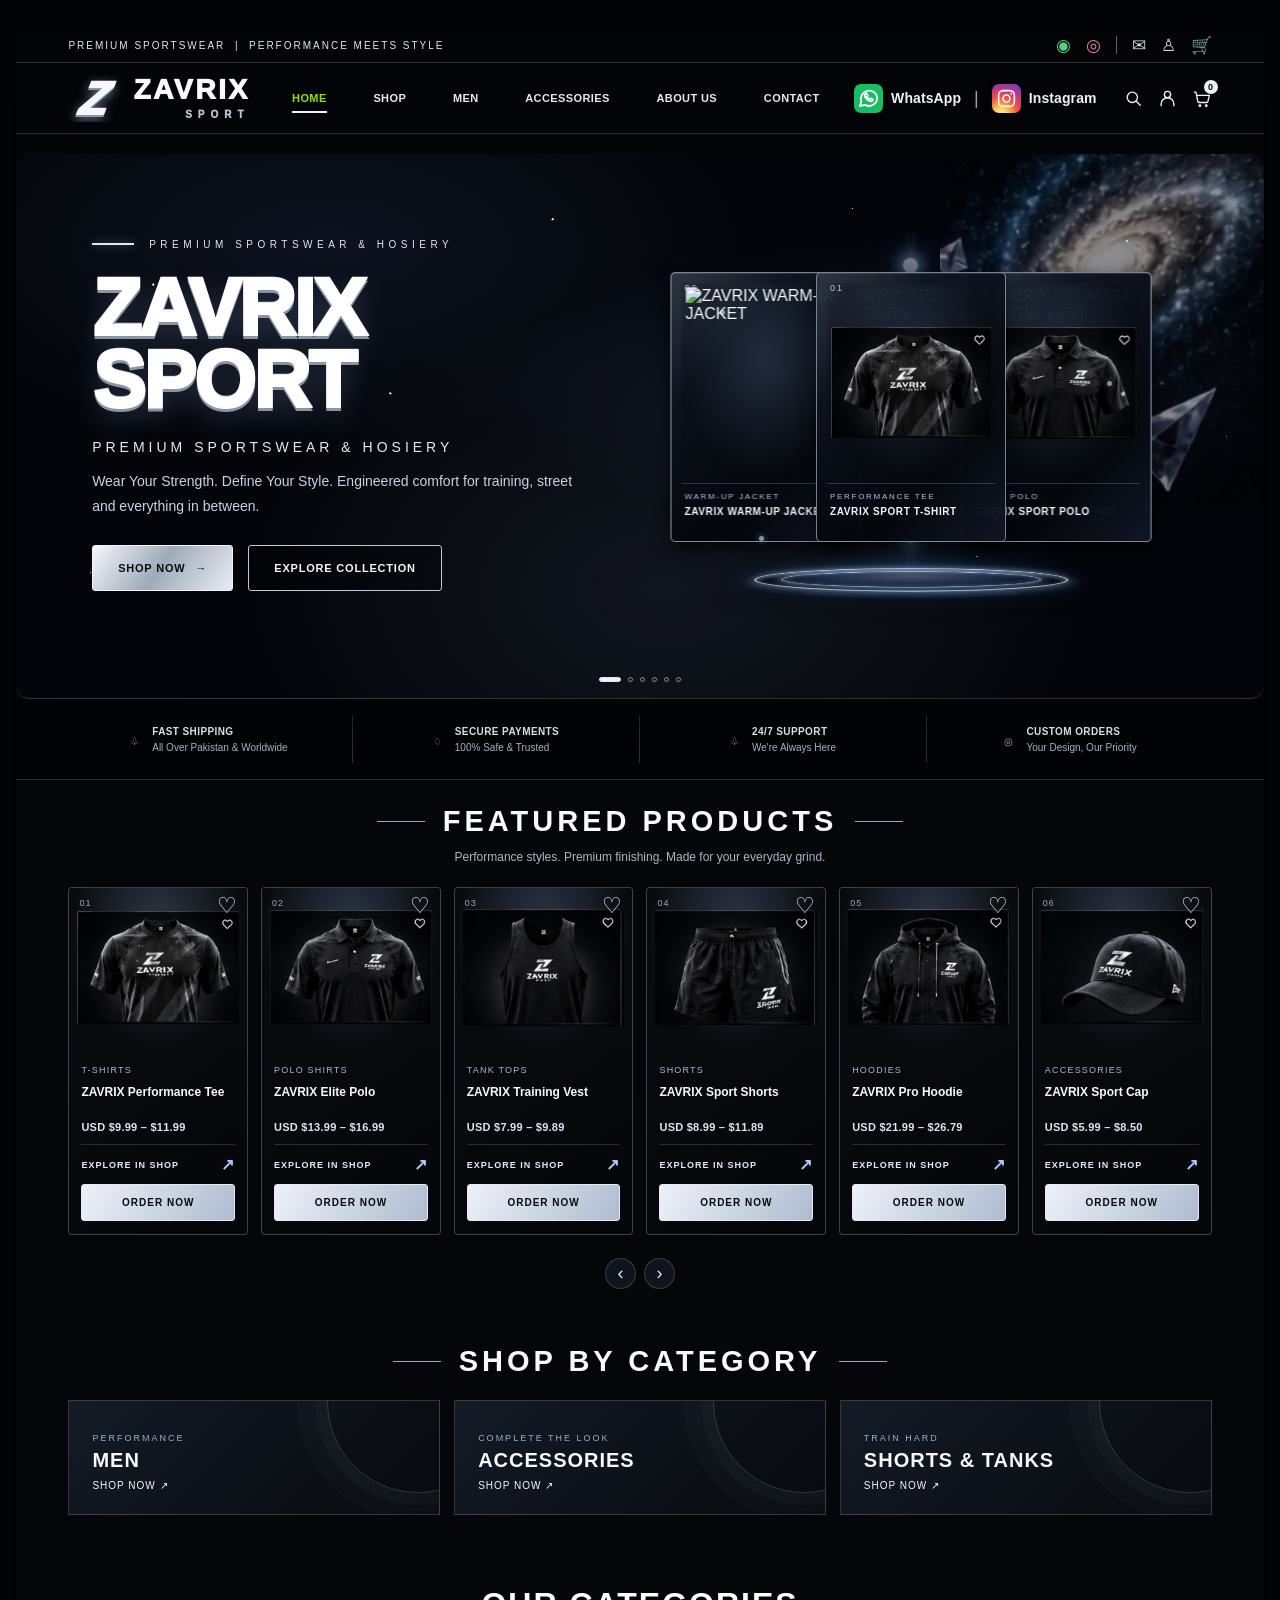
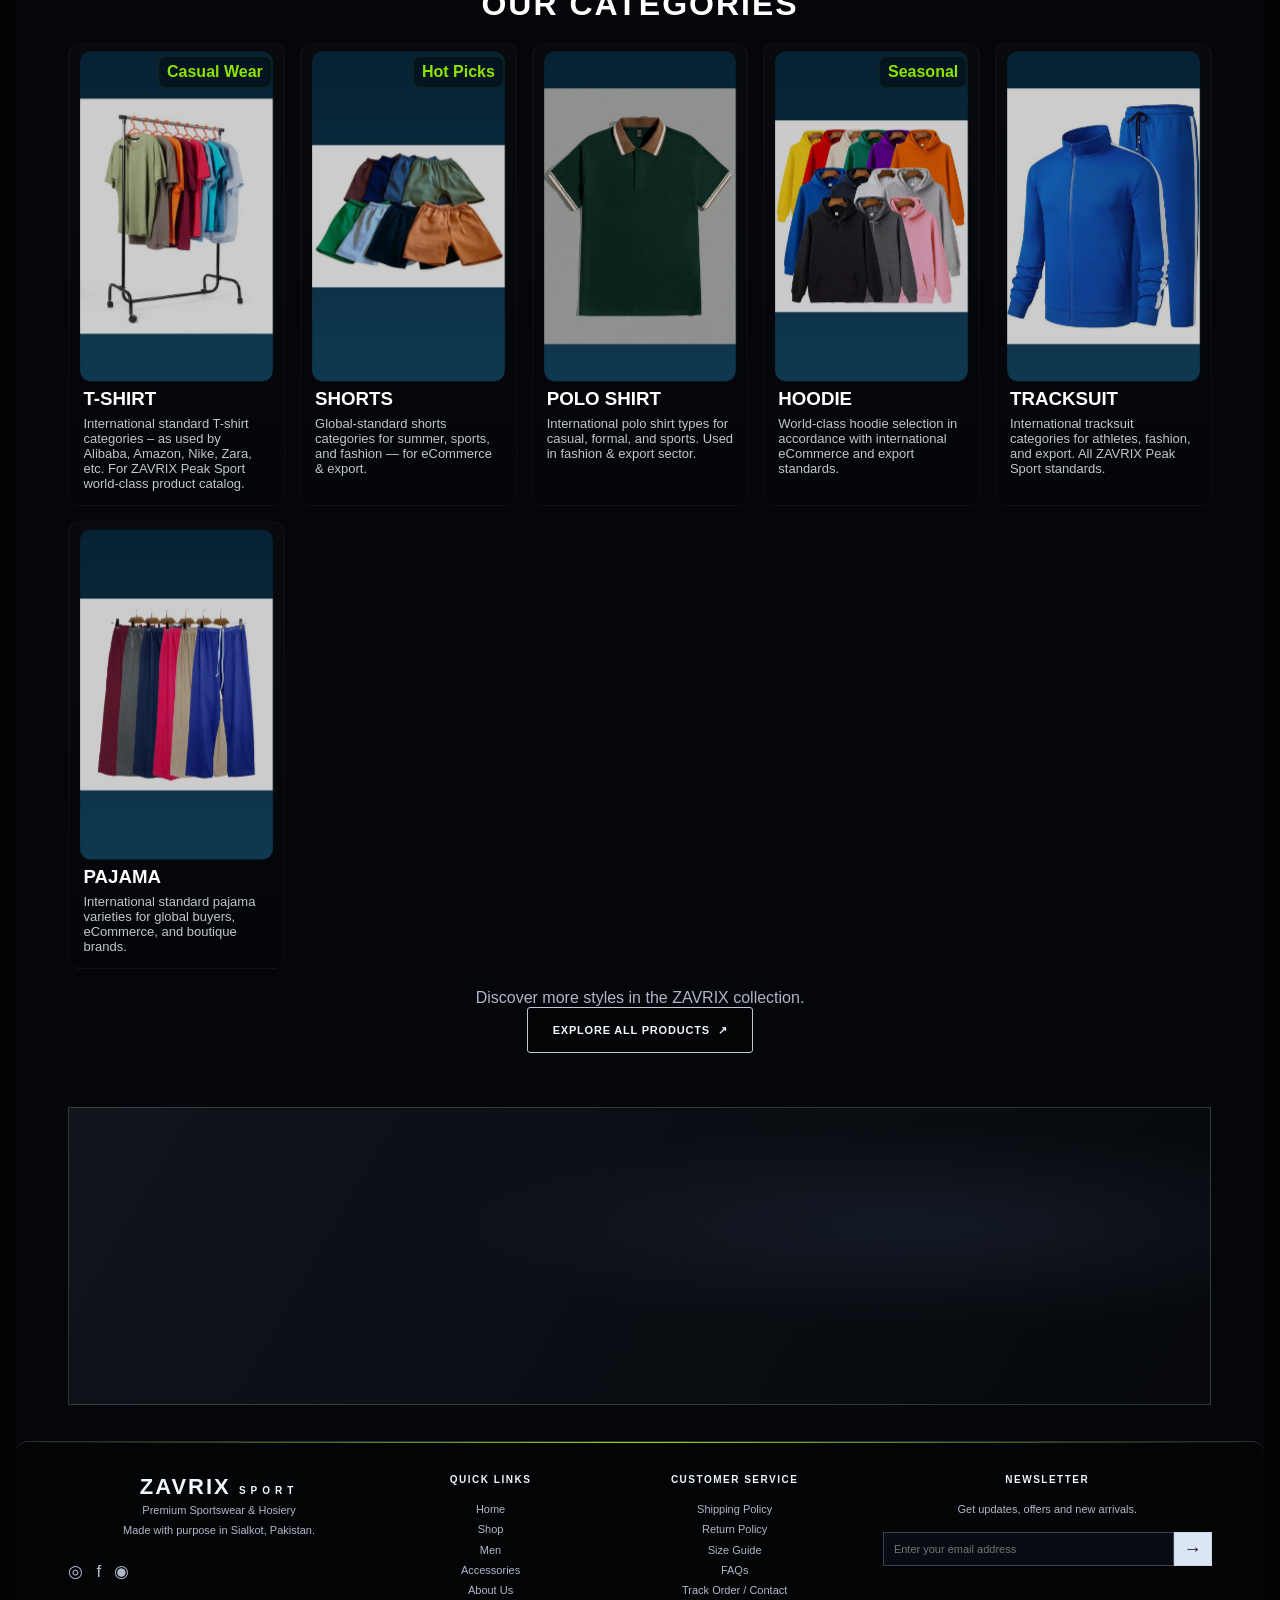
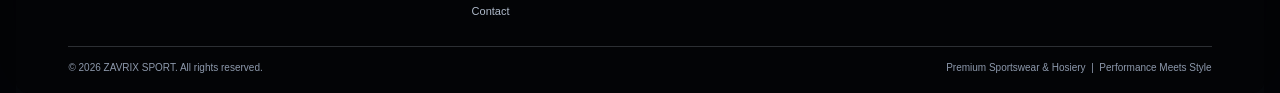
==== commit a1f3aa41: "Add files via upload" ====
--- a/index.html
+++ b/index.html
@@ -213,6 +213,12 @@
 .featured-section .product-card h3{margin-bottom:4px}
 .featured-section .product-price{display:block;color:#dce5f3;font-size:11px;line-height:1.35;font-weight:700;letter-spacing:.25px;margin:0 0 10px}
 @media(max-width:600px){.featured-section .product-price{font-size:10px;margin-bottom:9px}}
+
+/* Ten-product Featured Products carousel: six visible on desktop, with arrows for the rest. */
+.featured-grid{display:grid;grid-auto-flow:column;grid-auto-columns:calc((100% - 65px)/6);grid-template-columns:none;overflow-x:auto;overflow-y:hidden;scroll-snap-type:x mandatory;scrollbar-width:thin;scrollbar-color:#71839f #0a0d12;-webkit-overflow-scrolling:touch;padding-bottom:7px}
+.featured-grid .product-card{scroll-snap-align:start;min-width:0}
+@media(max-width:1100px){.featured-grid{grid-auto-columns:calc((100% - 26px)/3)}}
+@media(max-width:700px){.featured-grid{grid-auto-columns:calc((100% - 12px)/2);gap:12px}}
 </style>
 
 <style id="zavrix-order-button-styles">
@@ -253,45 +259,72 @@
 
   <section class="hero" aria-label="ZAVRIX SPORT premium sportswear"><div class="galaxy-swirl" aria-hidden="true"></div>
     <div class="hero-copy"><div class="kicker">Premium Sportswear & Hosiery</div><h1><span>ZAVRIX</span><span>SPORT</span></h1><div class="hero-subtitle">Premium Sportswear & Hosiery</div><p>Wear Your Strength. Define Your Style. Engineered comfort for training, street and everything in between.</p><div class="hero-actions"><a class="btn btn-primary" href="shop.html">Shop Now <span>→</span></a><a class="btn btn-outline" href="shop.html">Explore Collection</a></div></div>
-    <div class="hero-scene product-axis-scene" aria-label="Three ZAVRIX sportswear products rotating around a central 3D axis">
+    <div class="hero-scene product-axis-scene" aria-label="Six ZAVRIX sportswear products rotating around a central 3D axis">
       <div class="product-axis-stage">
         <div class="axis-light" aria-hidden="true"></div>
         <div class="axis-base" aria-hidden="true"></div>
         <div class="product-axis-track">
           <div class="axis-product" style="--product-angle:0deg;--product-face:0deg">
-        <div class="axis-product-face">
-          <div class="axis-product-card">
-            <span class="axis-product-number">01</span>
-            <div class="axis-product-image"><img src="[data-uri]" alt="Performance T-shirt" loading="eager"></div>
-            <div class="axis-product-caption"><span>PERFORMANCE TEE</span><strong>ZAVRIX SPORT T-SHIRT</strong></div>
+            <div class="axis-product-face">
+              <div class="axis-product-card">
+                <span class="axis-product-number">01</span>
+                <div class="axis-product-image"><img src="[data-uri]" alt="ZAVRIX SPORT T-SHIRT" loading="lazy"></div>
+                <div class="axis-product-caption"><span>PERFORMANCE TEE</span><strong>ZAVRIX SPORT T-SHIRT</strong></div>
+              </div>
+            </div>
+          </div>
+          <div class="axis-product" style="--product-angle:60deg;--product-face:-60deg">
+            <div class="axis-product-face">
+              <div class="axis-product-card">
+                <span class="axis-product-number">02</span>
+                <div class="axis-product-image"><img src="[data-uri]" alt="ZAVRIX SPORT POLO" loading="lazy"></div>
+                <div class="axis-product-caption"><span>ELITE POLO</span><strong>ZAVRIX SPORT POLO</strong></div>
+              </div>
+            </div>
+          </div>
+          <div class="axis-product" style="--product-angle:120deg;--product-face:-120deg">
+            <div class="axis-product-face">
+              <div class="axis-product-card">
+                <span class="axis-product-number">03</span>
+                <div class="axis-product-image"><img src="assets/zavrix-premium-puffer-vest.webp" alt="ZAVRIX PREMIUM PUFFER VEST" loading="lazy"></div>
+                <div class="axis-product-caption"><span>PUFFER VEST</span><strong>ZAVRIX PREMIUM PUFFER VEST</strong></div>
+              </div>
+            </div>
+          </div>
+          <div class="axis-product" style="--product-angle:180deg;--product-face:-180deg">
+            <div class="axis-product-face">
+              <div class="axis-product-card">
+                <span class="axis-product-number">04</span>
+                <div class="axis-product-image"><img src="assets/zavrix-performance-joggers.webp" alt="ZAVRIX SPORT JOGGERS" loading="lazy"></div>
+                <div class="axis-product-caption"><span>PERFORMANCE JOGGERS</span><strong>ZAVRIX SPORT JOGGERS</strong></div>
+              </div>
+            </div>
+          </div>
+          <div class="axis-product" style="--product-angle:240deg;--product-face:-240deg">
+            <div class="axis-product-face">
+              <div class="axis-product-card">
+                <span class="axis-product-number">05</span>
+                <div class="axis-product-image"><img src="assets/zavrix-pro-quarter-zip.webp" alt="ZAVRIX SPORT 1/4 ZIP" loading="lazy"></div>
+                <div class="axis-product-caption"><span>1/4 ZIP PULLOVER</span><strong>ZAVRIX SPORT 1/4 ZIP</strong></div>
+              </div>
+            </div>
+          </div>
+          <div class="axis-product" style="--product-angle:300deg;--product-face:-300deg">
+            <div class="axis-product-face">
+              <div class="axis-product-card">
+                <span class="axis-product-number">06</span>
+                <div class="axis-product-image"><img src="assets/zavrix-warmup-track-jacket.webp" alt="ZAVRIX WARM-UP JACKET" loading="lazy"></div>
+                <div class="axis-product-caption"><span>WARM-UP JACKET</span><strong>ZAVRIX WARM-UP JACKET</strong></div>
+              </div>
+            </div>
           </div>
         </div>
-      </div>
-          <div class="axis-product" style="--product-angle:120deg;--product-face:-120deg">
-        <div class="axis-product-face">
-          <div class="axis-product-card">
-            <span class="axis-product-number">02</span>
-            <div class="axis-product-image"><img src="[data-uri]" alt="ZAVRIX polo shirt" loading="eager"></div>
-            <div class="axis-product-caption"><span>ELITE POLO</span><strong>ZAVRIX SPORT POLO</strong></div>
-          </div>
-        </div>
-      </div>
-          <div class="axis-product" style="--product-angle:240deg;--product-face:-240deg">
-        <div class="axis-product-face">
-          <div class="axis-product-card">
-            <span class="axis-product-number">03</span>
-            <div class="axis-product-image"><img src="[data-uri]" alt="ZAVRIX training tank top" loading="eager"></div>
-            <div class="axis-product-caption"><span>TRAINING TANK</span><strong>ZAVRIX SPORT TANK TOP</strong></div>
-          </div>
-        </div>
-      </div>
-        </div>
-        <span class="axis-spark axis-spark-a" aria-hidden="true"></span>
+                <span class="axis-spark axis-spark-a" aria-hidden="true"></span>
         <span class="axis-spark axis-spark-b" aria-hidden="true"></span>
         <span class="axis-spark axis-spark-c" aria-hidden="true"></span>
       </div>
     </div>
-    <div class="hero-dots" aria-hidden="true"><span></span><span></span><span></span><span></span><span></span></div>
+    <div class="hero-dots" aria-hidden="true"><span></span><span></span><span></span><span></span><span></span><span></span></div>
   </section>
 
   <section class="benefit-strip" aria-label="Store benefits"><div class="benefit"><span class="benefit-icon">♧</span><div><strong>Fast Shipping</strong><span>All Over Pakistan & Worldwide</span></div></div><div class="benefit"><span class="benefit-icon">♢</span><div><strong>Secure Payments</strong><span>100% Safe & Trusted</span></div></div><div class="benefit"><span class="benefit-icon">♧</span><div><strong>24/7 Support</strong><span>We're Always Here</span></div></div><div class="benefit"><span class="benefit-icon">◎</span><div><strong>Custom Orders</strong><span>Your Design, Our Priority</span></div></div></section>
@@ -351,7 +384,44 @@
       </a>
       <div class="product-copy"><span class="product-category">ACCESSORIES</span><h3>ZAVRIX Sport Cap</h3><span class="product-price">USD $5.99 – $8.50</span><a class="product-link" href="shop.html?product=ZAVRIX%20Sport%20Cap">EXPLORE IN SHOP <span>↗</span></a>
 <button type="button" class="featured-order-btn" data-featured-order data-name="ZAVRIX Sport Cap" data-category="ACCESSORIES" data-price-min="5.99" data-price-label="USD $5.99 – $8.50">ORDER NOW</button></div>
-    </article></div><div class="carousel-controls" aria-label="Featured product controls"><button type="button" class="carousel-control" id="featured-prev" aria-label="Previous products">‹</button><button type="button" class="carousel-control" id="featured-next" aria-label="Next products">›</button></div></section>
+    </article>
+<article class="product-card">
+  <a href="shop.html?product=ZAVRIX%20Premium%20Puffer%20Vest" class="product-image" aria-label="Explore puffer vests">
+    <img src="assets/zavrix-premium-puffer-vest.webp" alt="ZAVRIX Premium Puffer Vest" loading="lazy">
+    <span class="product-index">07</span><span class="product-heart" aria-hidden="true">♡</span>
+    <span class="image-view">VIEW COLLECTION&nbsp; ↗</span>
+  </a>
+  <div class="product-copy"><span class="product-category">PUFFER VESTS</span><h3>ZAVRIX Premium Puffer Vest</h3><span class="product-price">PRICE ON REQUEST</span><a class="product-link" href="shop.html?product=ZAVRIX%20Premium%20Puffer%20Vest">EXPLORE IN SHOP <span>↗</span></a>
+  <button type="button" class="featured-order-btn" data-featured-order data-name="ZAVRIX Premium Puffer Vest" data-category="PUFFER VESTS" data-price-min="NaN" data-price-label="Price on request">ORDER NOW</button></div>
+</article>
+<article class="product-card">
+  <a href="shop.html?product=ZAVRIX%20Performance%20Joggers" class="product-image" aria-label="Explore joggers">
+    <img src="assets/zavrix-performance-joggers.webp" alt="ZAVRIX Performance Joggers" loading="lazy">
+    <span class="product-index">08</span><span class="product-heart" aria-hidden="true">♡</span>
+    <span class="image-view">VIEW COLLECTION&nbsp; ↗</span>
+  </a>
+  <div class="product-copy"><span class="product-category">JOGGERS</span><h3>ZAVRIX Performance Joggers</h3><span class="product-price">PRICE ON REQUEST</span><a class="product-link" href="shop.html?product=ZAVRIX%20Performance%20Joggers">EXPLORE IN SHOP <span>↗</span></a>
+  <button type="button" class="featured-order-btn" data-featured-order data-name="ZAVRIX Performance Joggers" data-category="JOGGERS" data-price-min="NaN" data-price-label="Price on request">ORDER NOW</button></div>
+</article>
+<article class="product-card">
+  <a href="shop.html?product=ZAVRIX%20Pro%201%2F4%20Zip%20Pullover" class="product-image" aria-label="Explore quarter-zip pullovers">
+    <img src="assets/zavrix-pro-quarter-zip.webp" alt="ZAVRIX Pro 1/4 Zip Pullover" loading="lazy">
+    <span class="product-index">09</span><span class="product-heart" aria-hidden="true">♡</span>
+    <span class="image-view">VIEW COLLECTION&nbsp; ↗</span>
+  </a>
+  <div class="product-copy"><span class="product-category">1/4 ZIP PULLOVERS</span><h3>ZAVRIX Pro 1/4 Zip Pullover</h3><span class="product-price">PRICE ON REQUEST</span><a class="product-link" href="shop.html?product=ZAVRIX%20Pro%201%2F4%20Zip%20Pullover">EXPLORE IN SHOP <span>↗</span></a>
+  <button type="button" class="featured-order-btn" data-featured-order data-name="ZAVRIX Pro 1/4 Zip Pullover" data-category="1/4 ZIP PULLOVERS" data-price-min="NaN" data-price-label="Price on request">ORDER NOW</button></div>
+</article>
+<article class="product-card">
+  <a href="shop.html?product=ZAVRIX%20Warm-Up%20Track%20Jacket" class="product-image" aria-label="Explore warm-up jackets">
+    <img src="assets/zavrix-warmup-track-jacket.webp" alt="ZAVRIX Warm-Up Track Jacket" loading="lazy">
+    <span class="product-index">10</span><span class="product-heart" aria-hidden="true">♡</span>
+    <span class="image-view">VIEW COLLECTION&nbsp; ↗</span>
+  </a>
+  <div class="product-copy"><span class="product-category">WARM-UP JACKETS</span><h3>ZAVRIX Warm-Up Track Jacket</h3><span class="product-price">PRICE ON REQUEST</span><a class="product-link" href="shop.html?product=ZAVRIX%20Warm-Up%20Track%20Jacket">EXPLORE IN SHOP <span>↗</span></a>
+  <button type="button" class="featured-order-btn" data-featured-order data-name="ZAVRIX Warm-Up Track Jacket" data-category="WARM-UP JACKETS" data-price-min="NaN" data-price-label="Price on request">ORDER NOW</button></div>
+</article>
+</div><div class="carousel-controls" aria-label="Featured product controls"><button type="button" class="carousel-control" id="featured-prev" aria-label="Previous products">‹</button><button type="button" class="carousel-control" id="featured-next" aria-label="Next products">›</button></div></section>
       <section class="section"><div class="section-heading"><h2>Shop By Category</h2></div><div class="category-promo-grid"><a class="category-promo" href="shop.html"><span>Performance</span><strong>MEN</strong><em>SHOP NOW ↗</em></a><a class="category-promo" href="shop.html"><span>Complete the look</span><strong>ACCESSORIES</strong><em>SHOP NOW ↗</em></a><a class="category-promo" href="shop.html"><span>Train hard</span><strong>SHORTS & TANKS</strong><em>SHOP NOW ↗</em></a></div></section>
       <section id="products" aria-label="Shop categories"><h2 style="color:var(--white);margin:10px 0 20px;">Our Categories</h2><div class="grid" id="categoriesGrid"></div><div class="shop-heading" style="text-align:center;padding:20px 12px 10px;"><p>Discover more styles in the ZAVRIX collection.</p><a class="btn btn-outline" href="shop.html">Explore All Products&nbsp; ↗</a></div></section>
       <section class="about-panel" id="about"><div><div class="kicker">About ZAVRIX SPORT</div><h2>Built for<br>Performance.</h2><p>At ZAVRIX Sport, we believe in more than just clothing. We create sportswear for people who push their limits, chase their goals and never settle. Our designs combine premium quality, modern style and comfort — because you deserve the best, every day.</p><a class="btn btn-outline" href="#contact">Contact Our Team&nbsp; ↗</a></div><div class="about-mark">ZAVRIX<br><span style="font-size:.25em;letter-spacing:.45em;">SPORT</span></div></section>
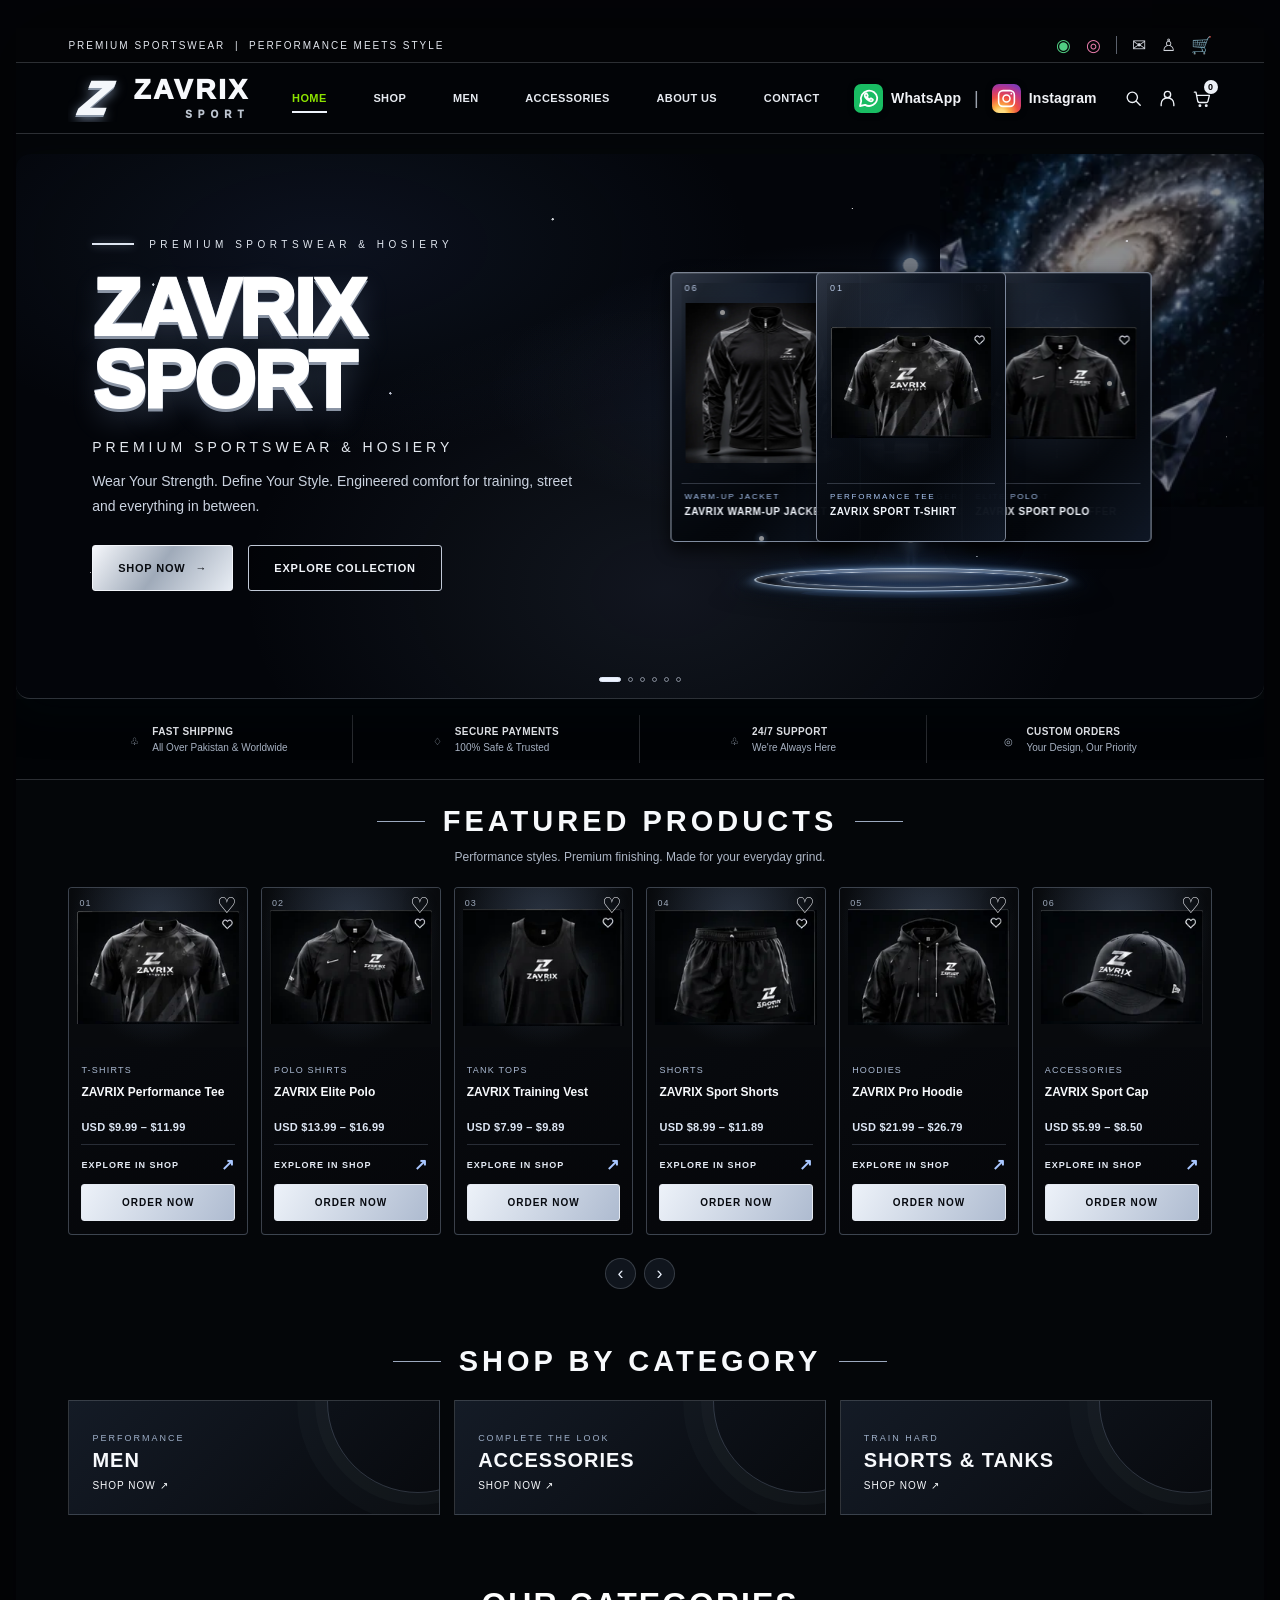
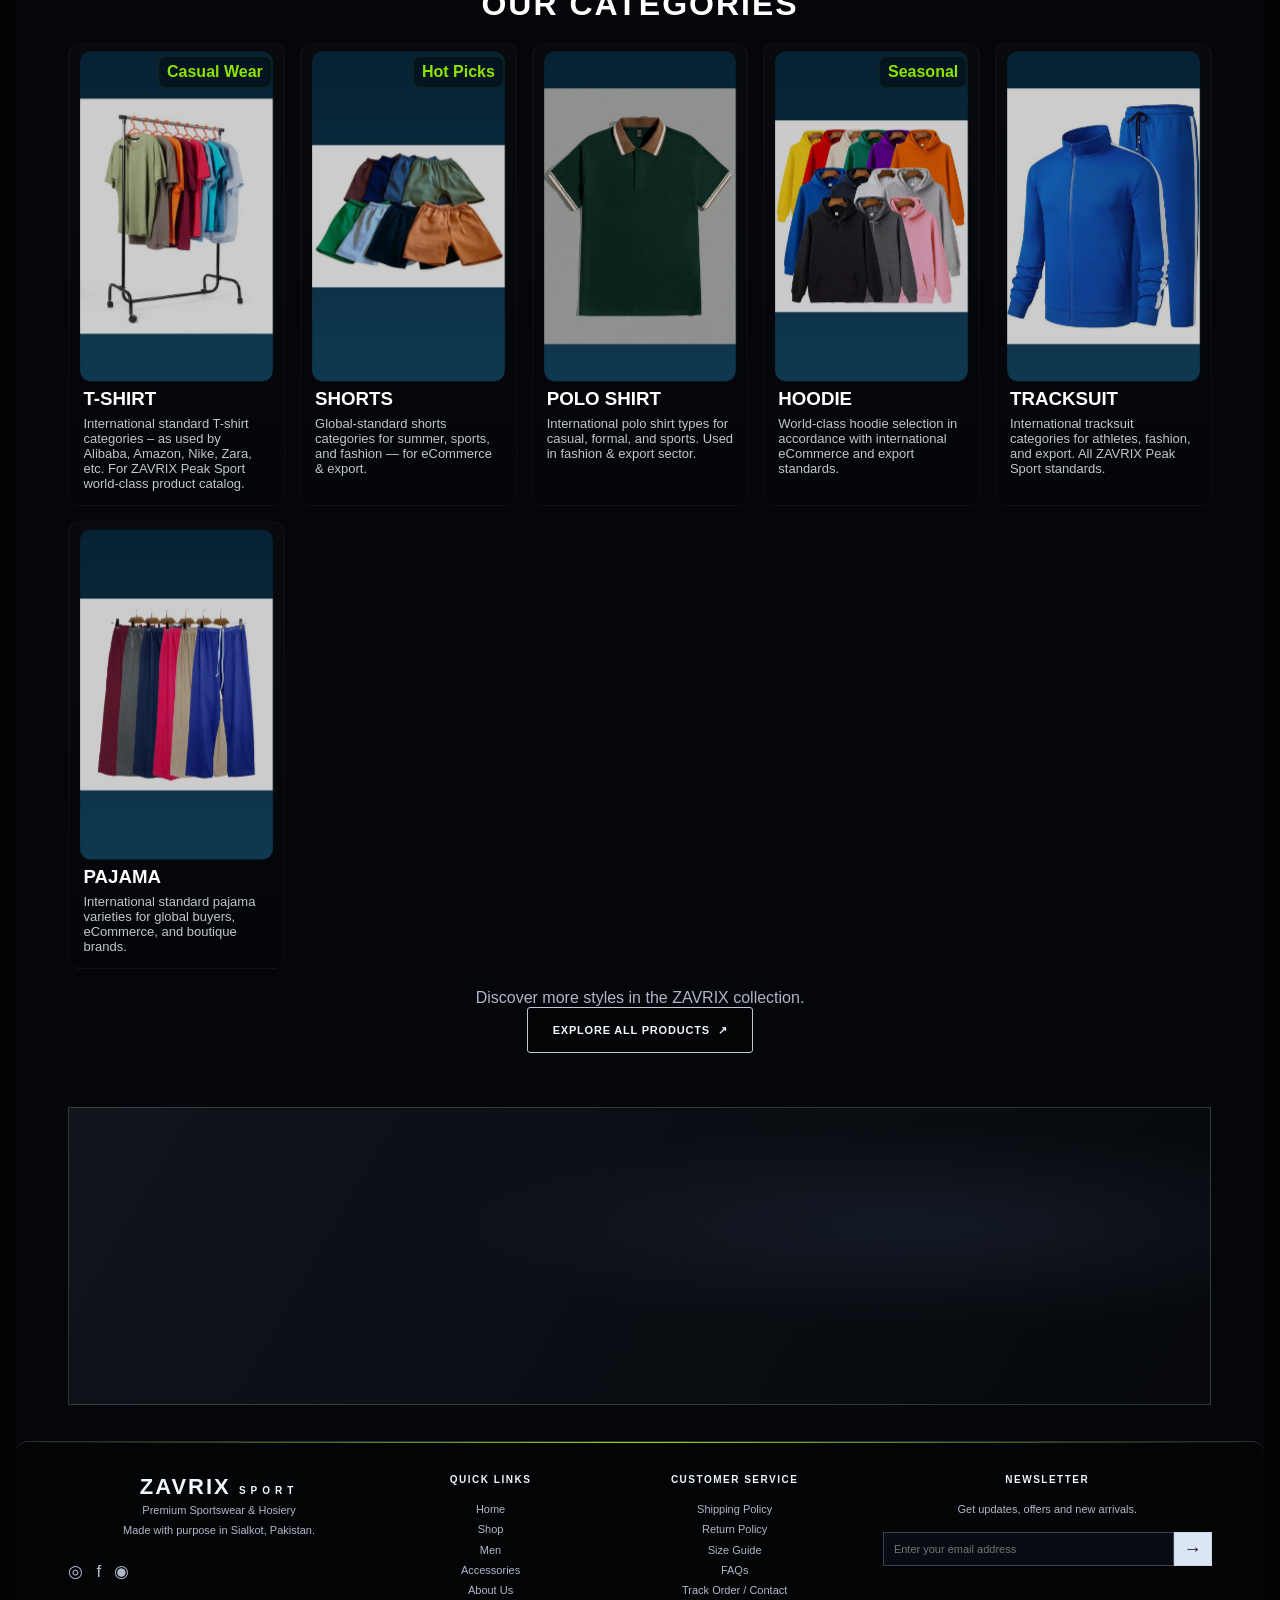
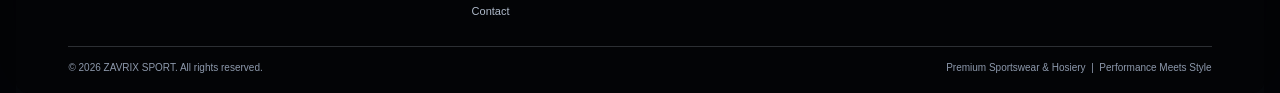
==== commit 1daf5149: "Add files via upload" ====
--- a/index.html
+++ b/index.html
@@ -391,8 +391,8 @@
     <span class="product-index">07</span><span class="product-heart" aria-hidden="true">♡</span>
     <span class="image-view">VIEW COLLECTION&nbsp; ↗</span>
   </a>
-  <div class="product-copy"><span class="product-category">PUFFER VESTS</span><h3>ZAVRIX Premium Puffer Vest</h3><span class="product-price">PRICE ON REQUEST</span><a class="product-link" href="shop.html?product=ZAVRIX%20Premium%20Puffer%20Vest">EXPLORE IN SHOP <span>↗</span></a>
-  <button type="button" class="featured-order-btn" data-featured-order data-name="ZAVRIX Premium Puffer Vest" data-category="PUFFER VESTS" data-price-min="NaN" data-price-label="Price on request">ORDER NOW</button></div>
+  <div class="product-copy"><span class="product-category">PUFFER VESTS</span><h3>ZAVRIX Premium Puffer Vest</h3><span class="product-price">USD $54.99 – $59.99</span><a class="product-link" href="shop.html?product=ZAVRIX%20Premium%20Puffer%20Vest">EXPLORE IN SHOP <span>↗</span></a>
+  <button type="button" class="featured-order-btn" data-featured-order data-name="ZAVRIX Premium Puffer Vest" data-category="PUFFER VESTS" data-price-min="54.99" data-price-label="USD $54.99 – $59.99">ORDER NOW</button></div>
 </article>
 <article class="product-card">
   <a href="shop.html?product=ZAVRIX%20Performance%20Joggers" class="product-image" aria-label="Explore joggers">
@@ -400,8 +400,8 @@
     <span class="product-index">08</span><span class="product-heart" aria-hidden="true">♡</span>
     <span class="image-view">VIEW COLLECTION&nbsp; ↗</span>
   </a>
-  <div class="product-copy"><span class="product-category">JOGGERS</span><h3>ZAVRIX Performance Joggers</h3><span class="product-price">PRICE ON REQUEST</span><a class="product-link" href="shop.html?product=ZAVRIX%20Performance%20Joggers">EXPLORE IN SHOP <span>↗</span></a>
-  <button type="button" class="featured-order-btn" data-featured-order data-name="ZAVRIX Performance Joggers" data-category="JOGGERS" data-price-min="NaN" data-price-label="Price on request">ORDER NOW</button></div>
+  <div class="product-copy"><span class="product-category">JOGGERS</span><h3>ZAVRIX Performance Joggers</h3><span class="product-price">USD $20.99 – $23.99</span><a class="product-link" href="shop.html?product=ZAVRIX%20Performance%20Joggers">EXPLORE IN SHOP <span>↗</span></a>
+  <button type="button" class="featured-order-btn" data-featured-order data-name="ZAVRIX Performance Joggers" data-category="JOGGERS" data-price-min="20.99" data-price-label="USD $20.99 – $23.99">ORDER NOW</button></div>
 </article>
 <article class="product-card">
   <a href="shop.html?product=ZAVRIX%20Pro%201%2F4%20Zip%20Pullover" class="product-image" aria-label="Explore quarter-zip pullovers">
@@ -409,8 +409,8 @@
     <span class="product-index">09</span><span class="product-heart" aria-hidden="true">♡</span>
     <span class="image-view">VIEW COLLECTION&nbsp; ↗</span>
   </a>
-  <div class="product-copy"><span class="product-category">1/4 ZIP PULLOVERS</span><h3>ZAVRIX Pro 1/4 Zip Pullover</h3><span class="product-price">PRICE ON REQUEST</span><a class="product-link" href="shop.html?product=ZAVRIX%20Pro%201%2F4%20Zip%20Pullover">EXPLORE IN SHOP <span>↗</span></a>
-  <button type="button" class="featured-order-btn" data-featured-order data-name="ZAVRIX Pro 1/4 Zip Pullover" data-category="1/4 ZIP PULLOVERS" data-price-min="NaN" data-price-label="Price on request">ORDER NOW</button></div>
+  <div class="product-copy"><span class="product-category">1/4 ZIP PULLOVERS</span><h3>ZAVRIX Pro 1/4 Zip Pullover</h3><span class="product-price">USD $29.99 – $33.99</span><a class="product-link" href="shop.html?product=ZAVRIX%20Pro%201%2F4%20Zip%20Pullover">EXPLORE IN SHOP <span>↗</span></a>
+  <button type="button" class="featured-order-btn" data-featured-order data-name="ZAVRIX Pro 1/4 Zip Pullover" data-category="1/4 ZIP PULLOVERS" data-price-min="29.99" data-price-label="USD $29.99 – $33.99">ORDER NOW</button></div>
 </article>
 <article class="product-card">
   <a href="shop.html?product=ZAVRIX%20Warm-Up%20Track%20Jacket" class="product-image" aria-label="Explore warm-up jackets">
@@ -418,8 +418,8 @@
     <span class="product-index">10</span><span class="product-heart" aria-hidden="true">♡</span>
     <span class="image-view">VIEW COLLECTION&nbsp; ↗</span>
   </a>
-  <div class="product-copy"><span class="product-category">WARM-UP JACKETS</span><h3>ZAVRIX Warm-Up Track Jacket</h3><span class="product-price">PRICE ON REQUEST</span><a class="product-link" href="shop.html?product=ZAVRIX%20Warm-Up%20Track%20Jacket">EXPLORE IN SHOP <span>↗</span></a>
-  <button type="button" class="featured-order-btn" data-featured-order data-name="ZAVRIX Warm-Up Track Jacket" data-category="WARM-UP JACKETS" data-price-min="NaN" data-price-label="Price on request">ORDER NOW</button></div>
+  <div class="product-copy"><span class="product-category">WARM-UP JACKETS</span><h3>ZAVRIX Warm-Up Track Jacket</h3><span class="product-price">USD $43.99 – $46.99</span><a class="product-link" href="shop.html?product=ZAVRIX%20Warm-Up%20Track%20Jacket">EXPLORE IN SHOP <span>↗</span></a>
+  <button type="button" class="featured-order-btn" data-featured-order data-name="ZAVRIX Warm-Up Track Jacket" data-category="WARM-UP JACKETS" data-price-min="43.99" data-price-label="USD $43.99 – $46.99">ORDER NOW</button></div>
 </article>
 </div><div class="carousel-controls" aria-label="Featured product controls"><button type="button" class="carousel-control" id="featured-prev" aria-label="Previous products">‹</button><button type="button" class="carousel-control" id="featured-next" aria-label="Next products">›</button></div></section>
       <section class="section"><div class="section-heading"><h2>Shop By Category</h2></div><div class="category-promo-grid"><a class="category-promo" href="shop.html"><span>Performance</span><strong>MEN</strong><em>SHOP NOW ↗</em></a><a class="category-promo" href="shop.html"><span>Complete the look</span><strong>ACCESSORIES</strong><em>SHOP NOW ↗</em></a><a class="category-promo" href="shop.html"><span>Train hard</span><strong>SHORTS & TANKS</strong><em>SHOP NOW ↗</em></a></div></section>
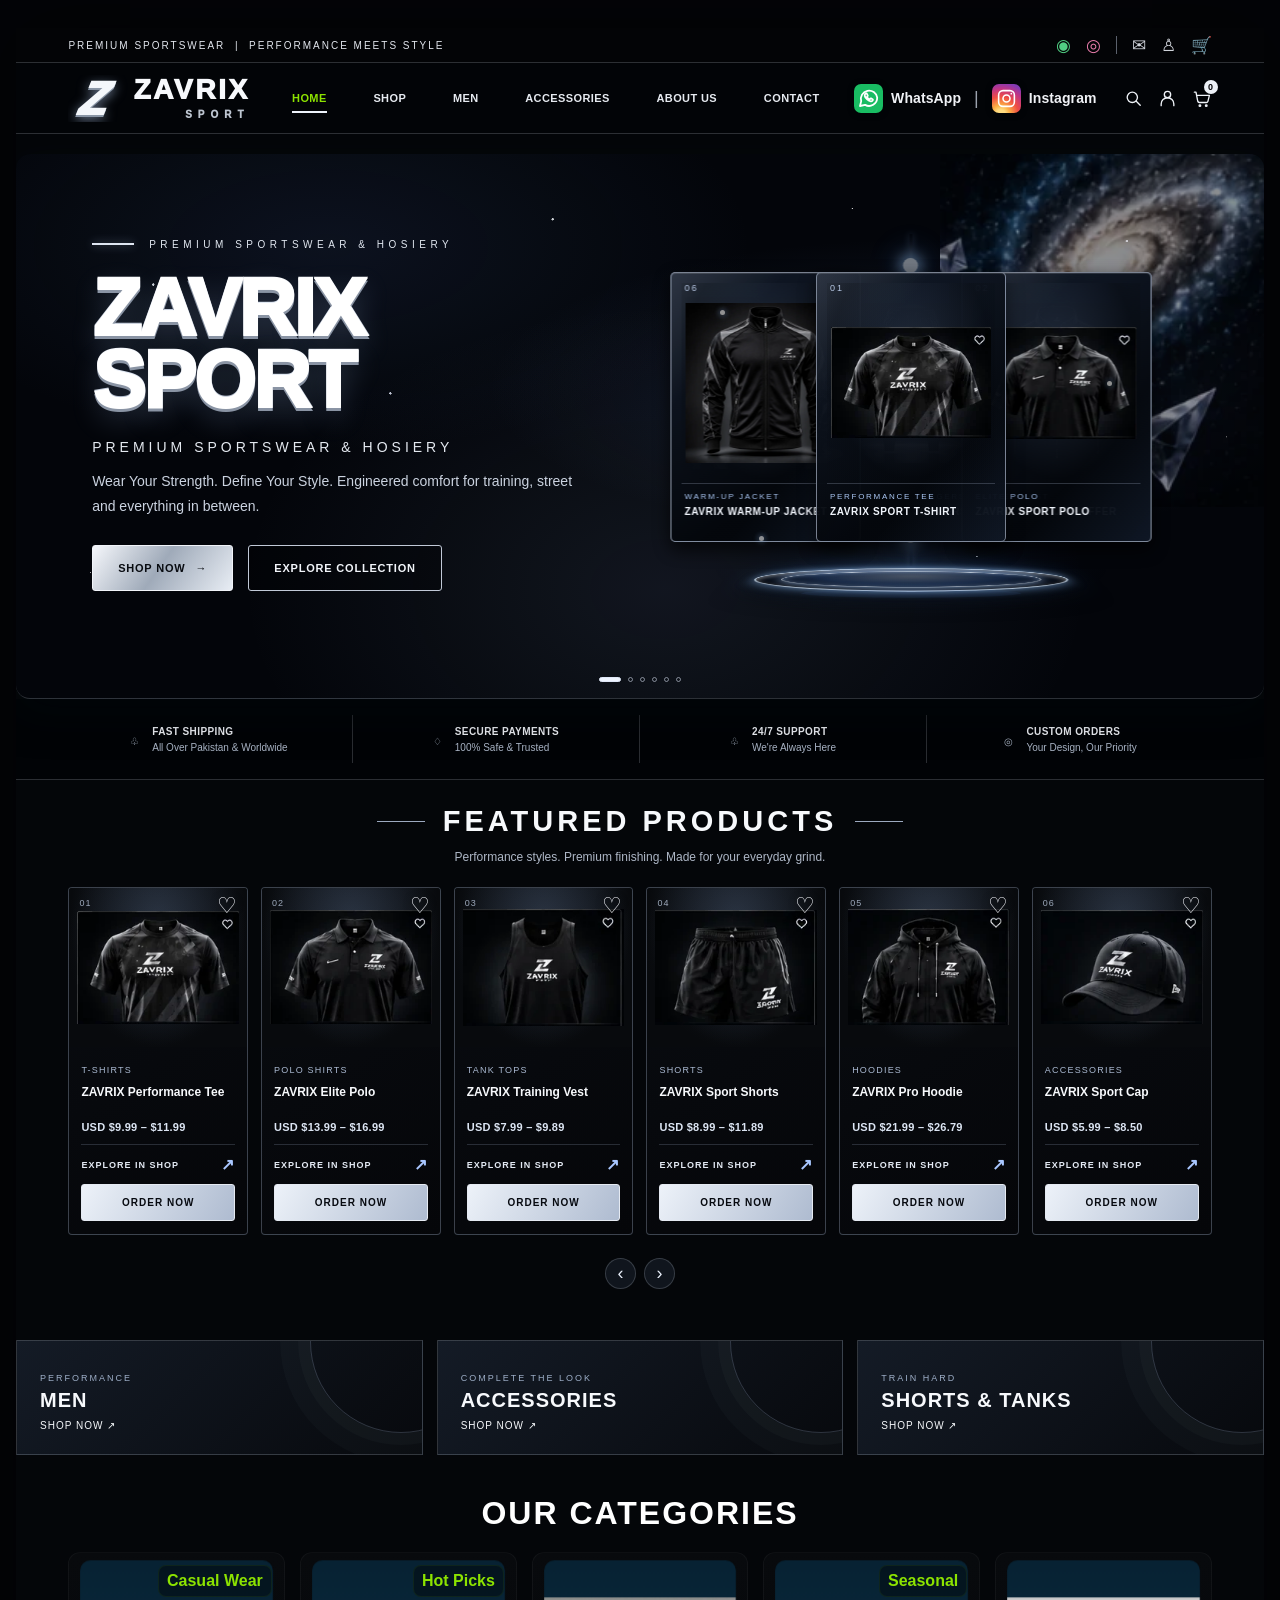
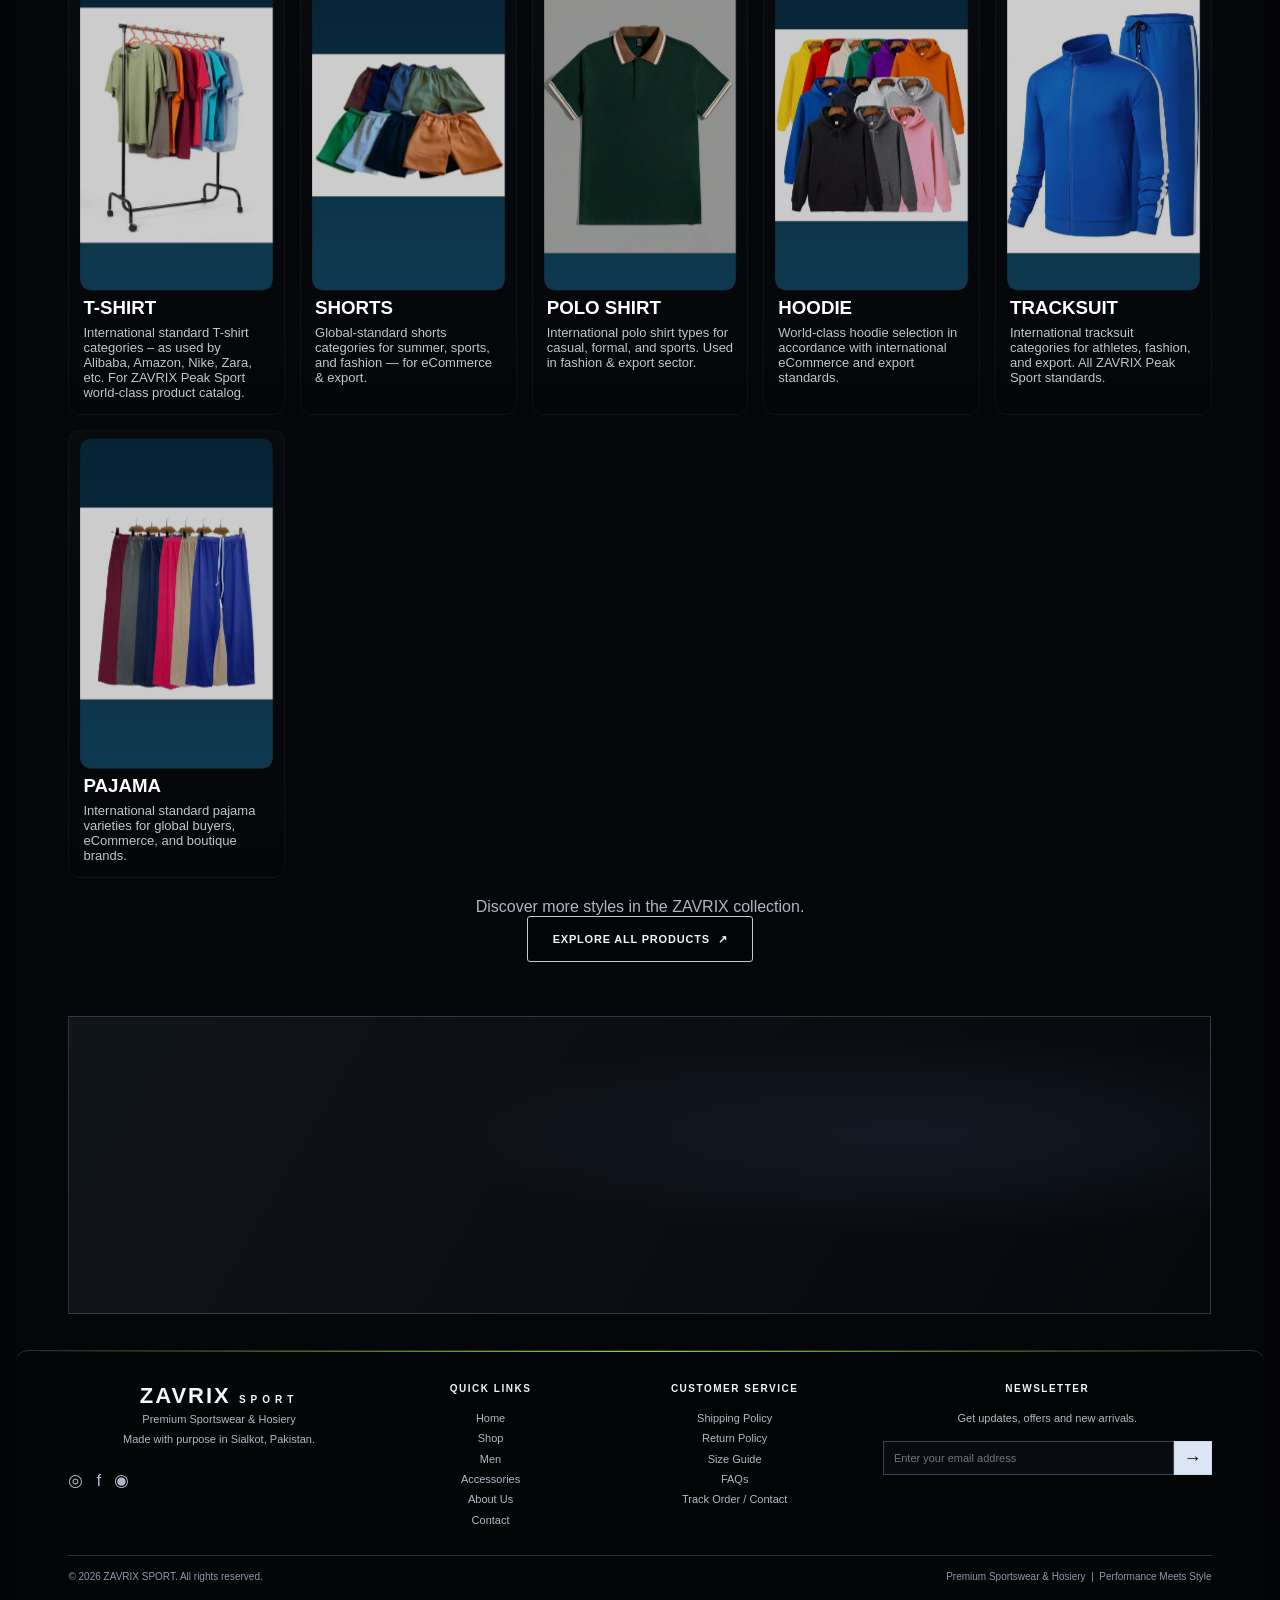
==== commit 89b16e60: "Update index.html" ====
--- a/index.html
+++ b/index.html
@@ -422,7 +422,25 @@
   <button type="button" class="featured-order-btn" data-featured-order data-name="ZAVRIX Warm-Up Track Jacket" data-category="WARM-UP JACKETS" data-price-min="43.99" data-price-label="USD $43.99 – $46.99">ORDER NOW</button></div>
 </article>
 </div><div class="carousel-controls" aria-label="Featured product controls"><button type="button" class="carousel-control" id="featured-prev" aria-label="Previous products">‹</button><button type="button" class="carousel-control" id="featured-next" aria-label="Next products">›</button></div></section>
-      <section class="section"><div class="section-heading"><h2>Shop By Category</h2></div><div class="category-promo-grid"><a class="category-promo" href="shop.html"><span>Performance</span><strong>MEN</strong><em>SHOP NOW ↗</em></a><a class="category-promo" href="shop.html"><span>Complete the look</span><strong>ACCESSORIES</strong><em>SHOP NOW ↗</em></a><a class="category-promo" href="shop.html"><span>Train hard</span><strong>SHORTS & TANKS</strong><em>SHOP NOW ↗</em></a></div></section>
+      <div class="category-promo-grid">
+  <a class="category-promo" href="shop.html?group=men">
+    <span>Performance</span>
+    <strong>MEN</strong>
+    <em>SHOP NOW ↗</em>
+  </a>
+
+  <a class="category-promo" href="shop.html?group=accessories">
+    <span>Complete the look</span>
+    <strong>ACCESSORIES</strong>
+    <em>SHOP NOW ↗</em>
+  </a>
+
+  <a class="category-promo" href="shop.html?group=shorts">
+    <span>Train hard</span>
+    <strong>SHORTS & TANKS</strong>
+    <em>SHOP NOW ↗</em>
+  </a>
+</div>
       <section id="products" aria-label="Shop categories"><h2 style="color:var(--white);margin:10px 0 20px;">Our Categories</h2><div class="grid" id="categoriesGrid"></div><div class="shop-heading" style="text-align:center;padding:20px 12px 10px;"><p>Discover more styles in the ZAVRIX collection.</p><a class="btn btn-outline" href="shop.html">Explore All Products&nbsp; ↗</a></div></section>
       <section class="about-panel" id="about"><div><div class="kicker">About ZAVRIX SPORT</div><h2>Built for<br>Performance.</h2><p>At ZAVRIX Sport, we believe in more than just clothing. We create sportswear for people who push their limits, chase their goals and never settle. Our designs combine premium quality, modern style and comfort — because you deserve the best, every day.</p><a class="btn btn-outline" href="#contact">Contact Our Team&nbsp; ↗</a></div><div class="about-mark">ZAVRIX<br><span style="font-size:.25em;letter-spacing:.45em;">SPORT</span></div></section>
     </div>
